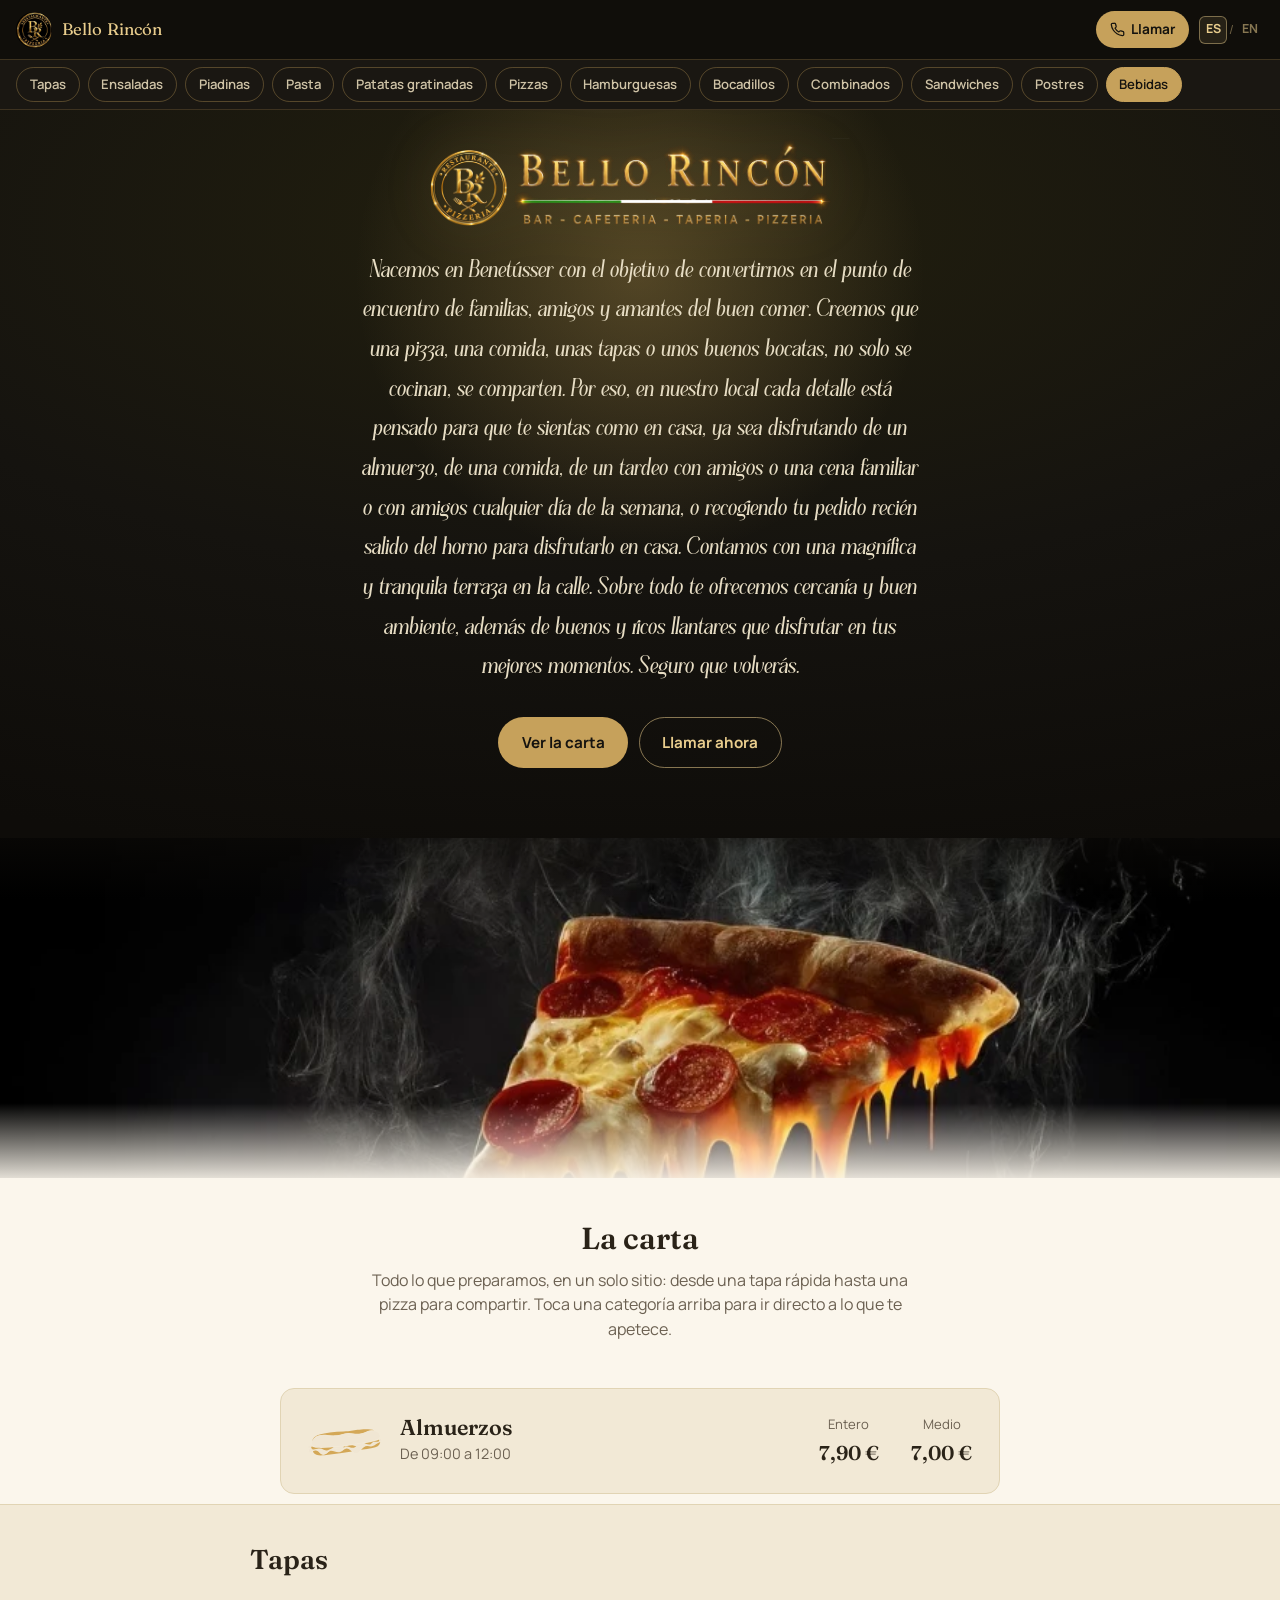
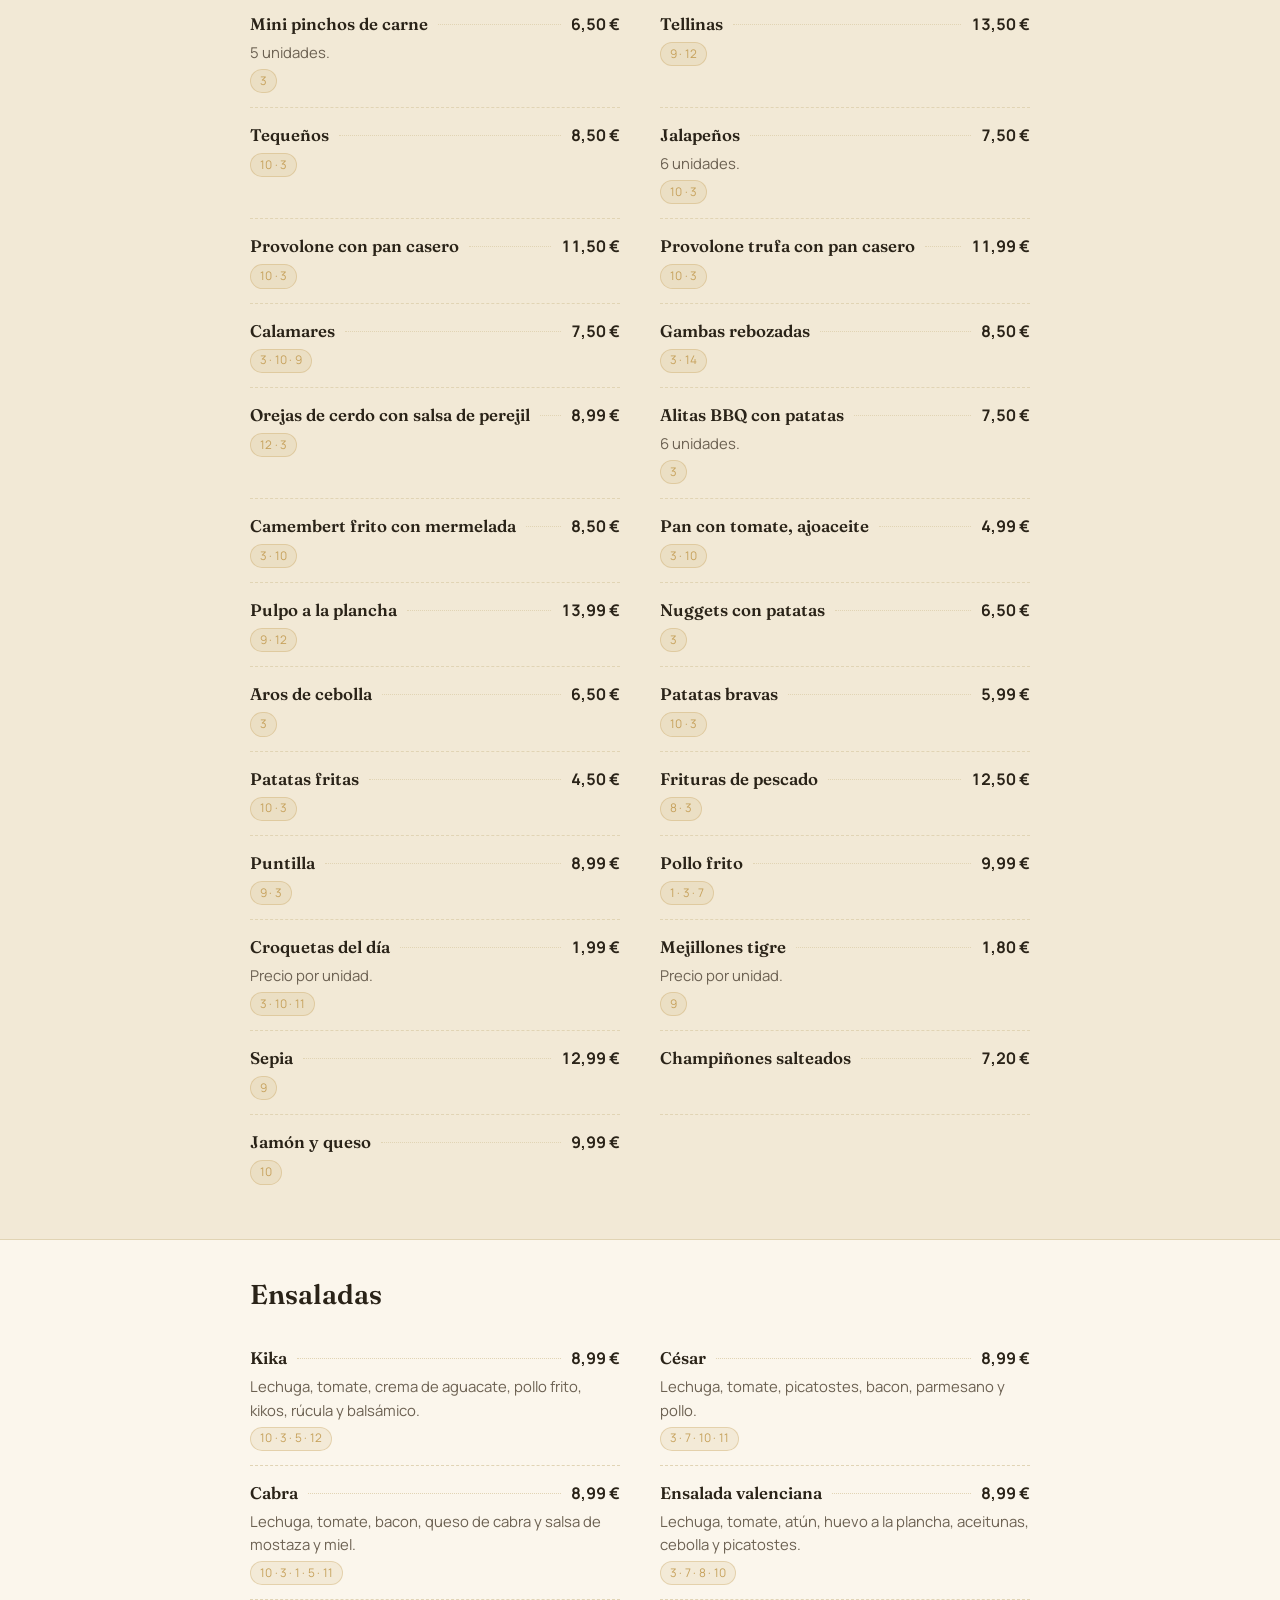
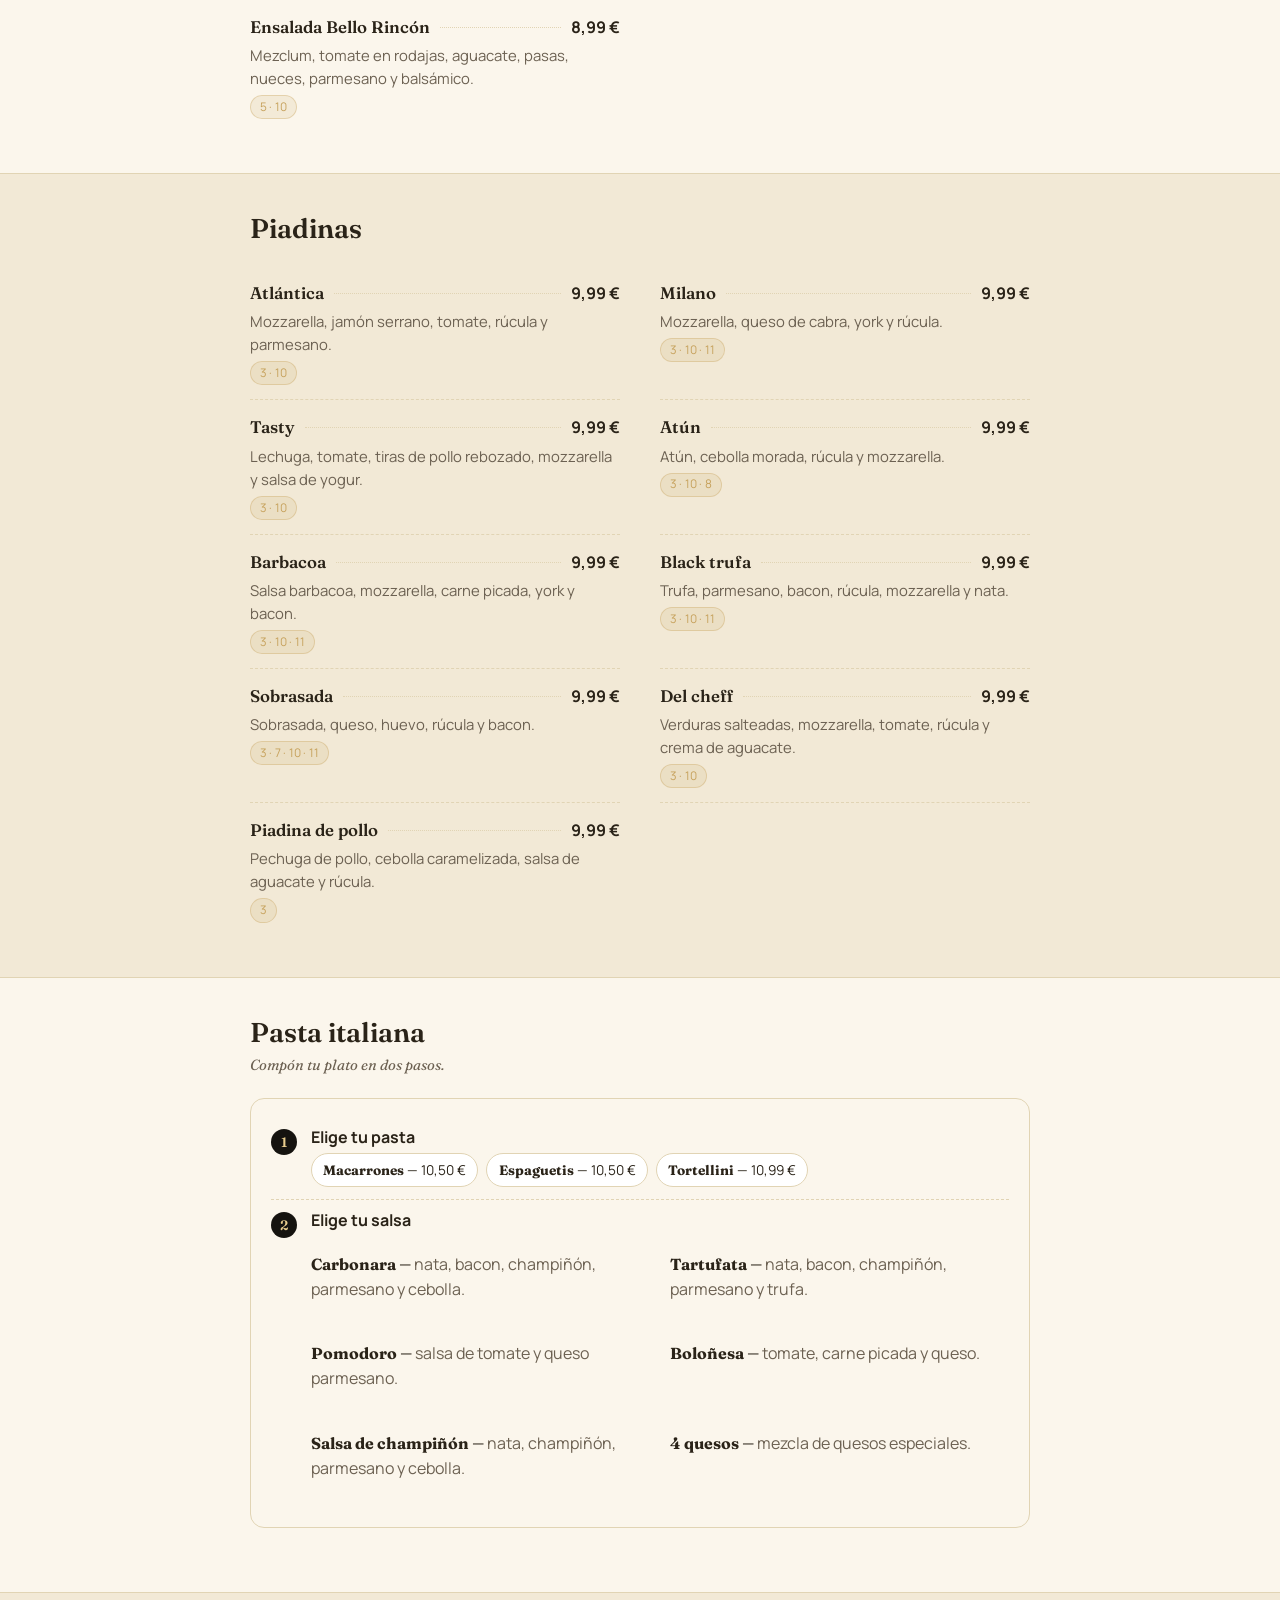
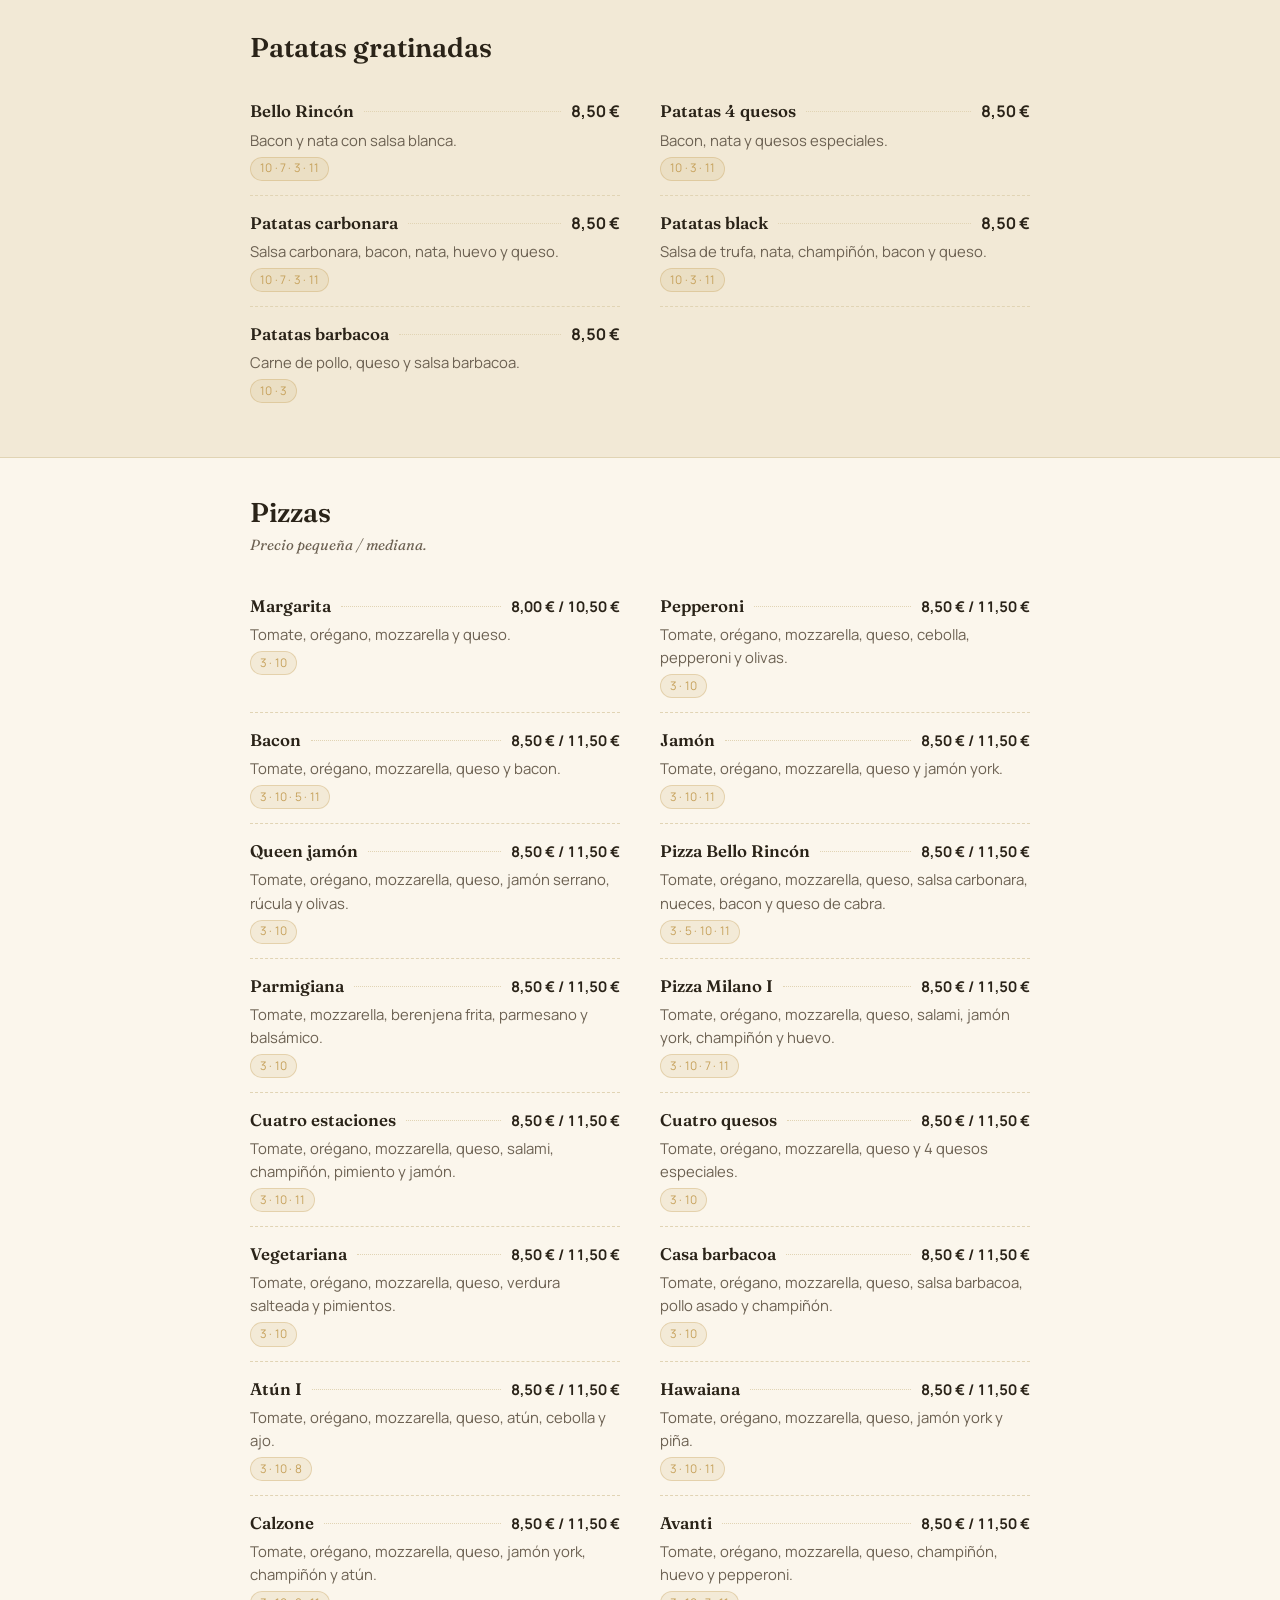
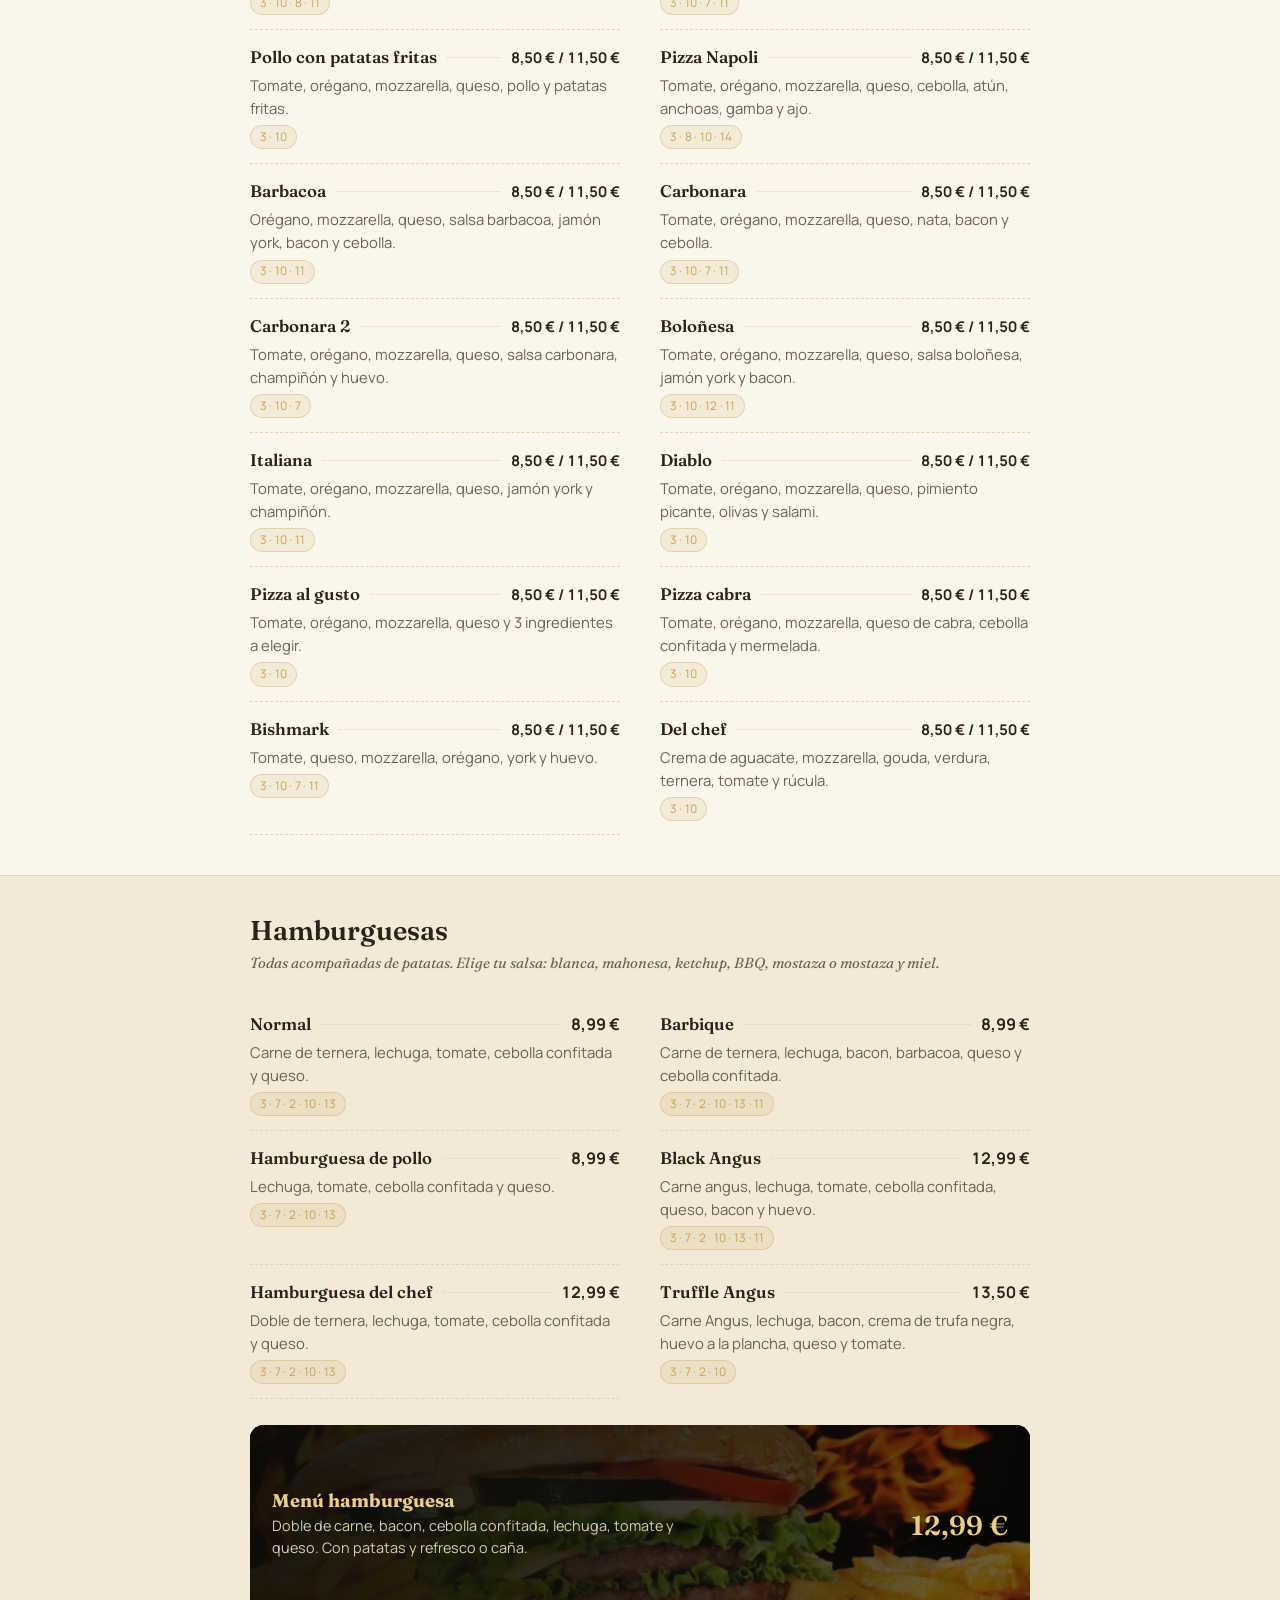
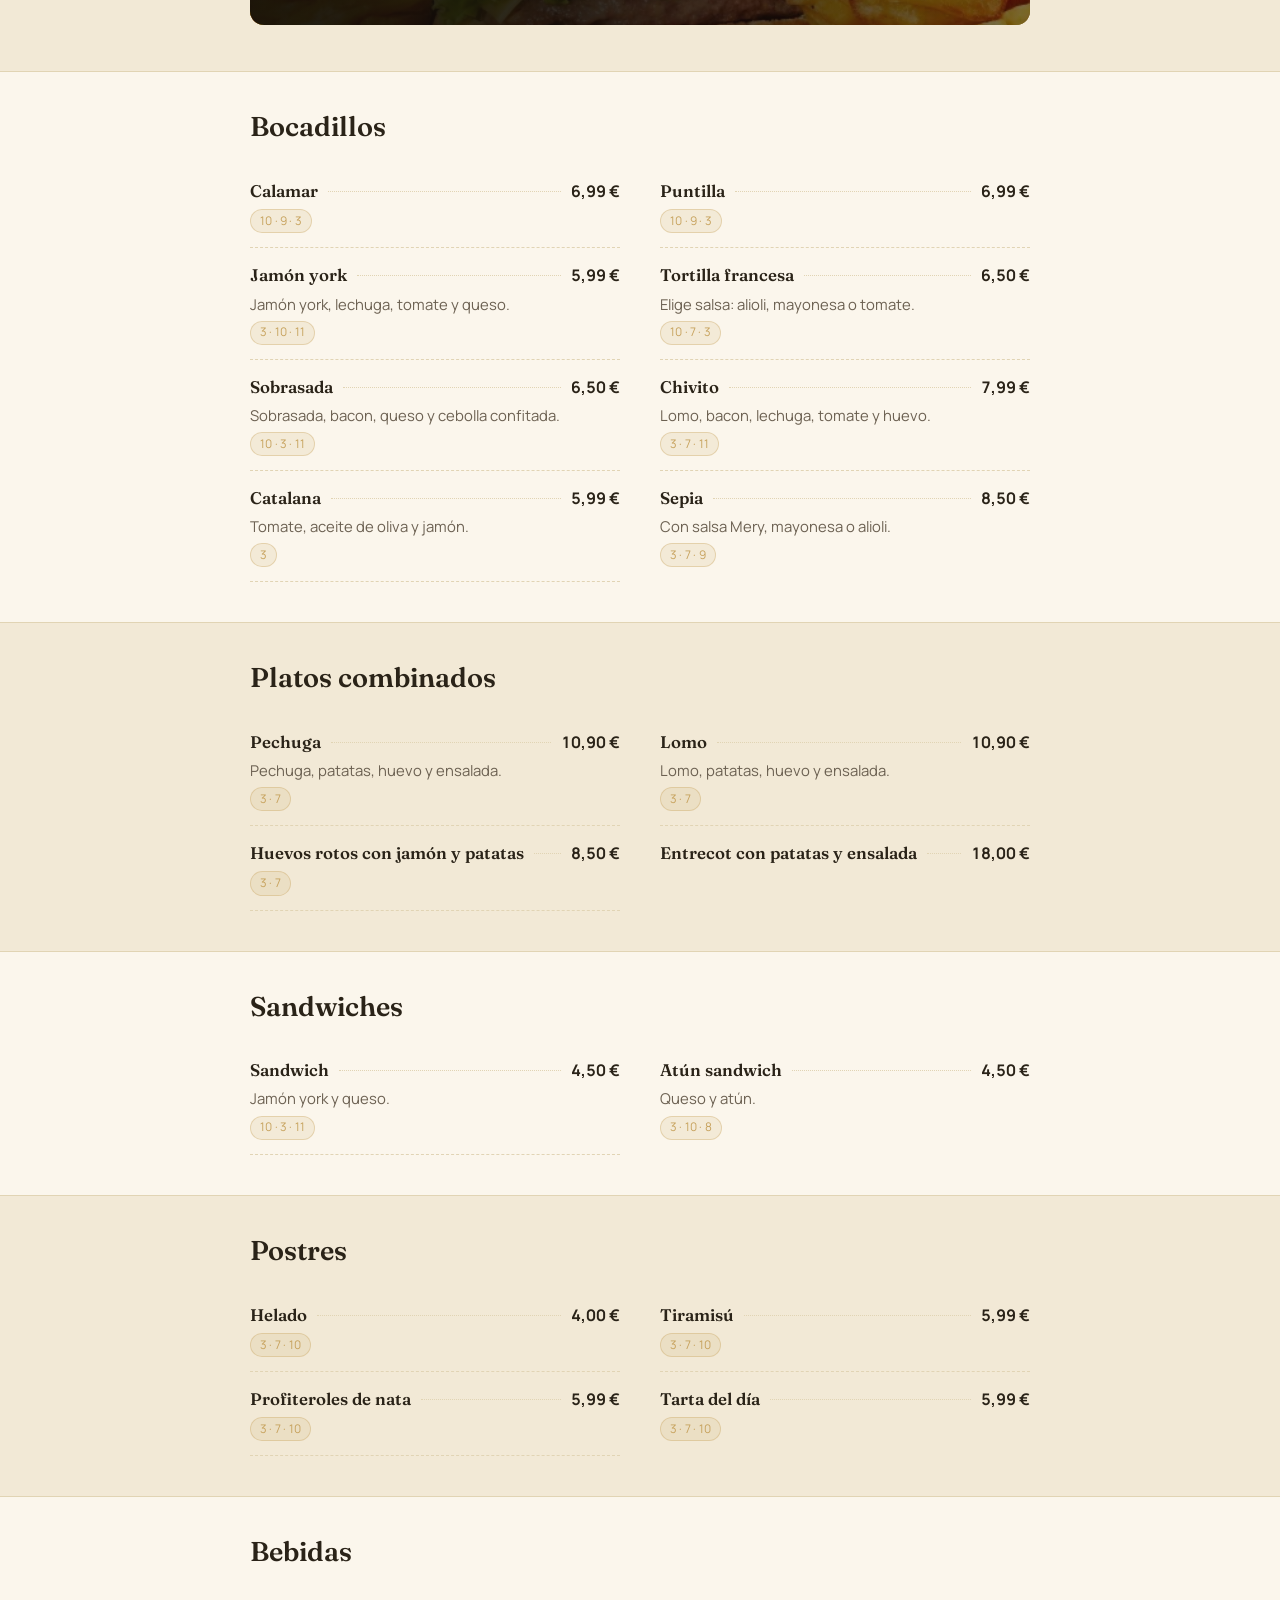
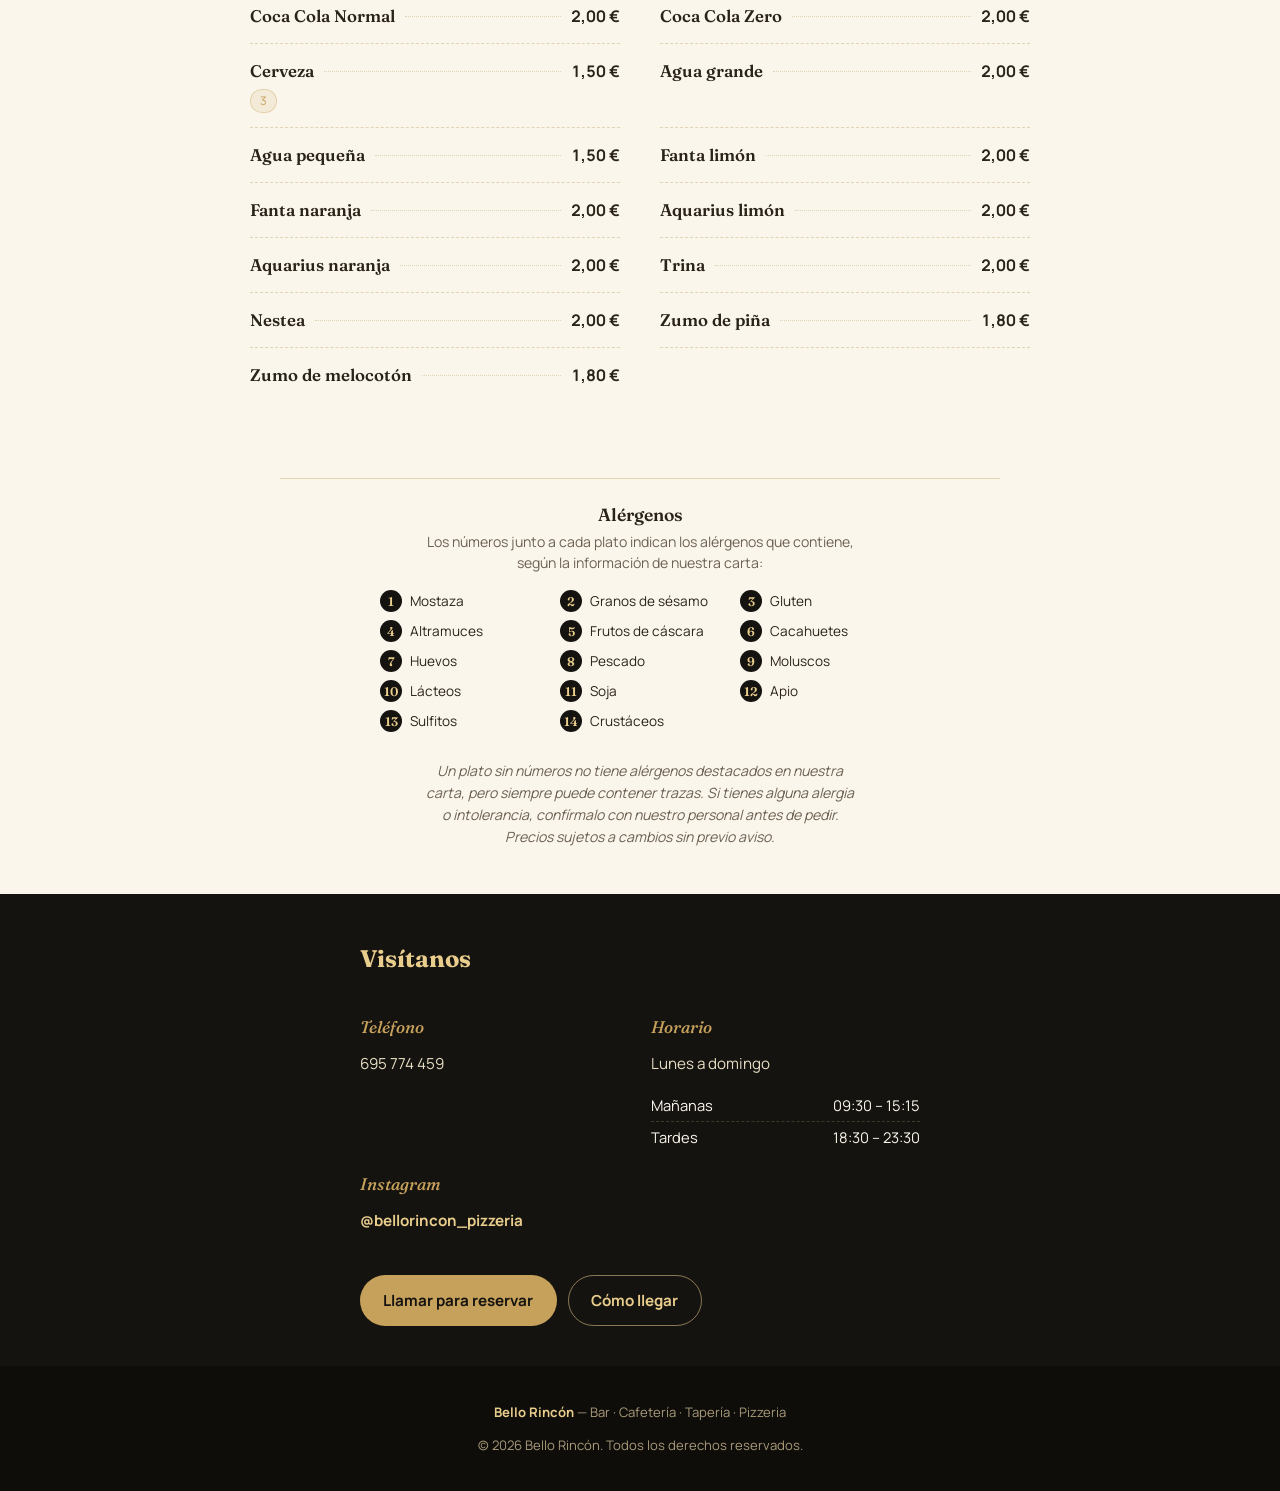
==== index.html @ bca8204b "Update index.html update texto bienvenida" ====
<!DOCTYPE html>
<html lang="es">
<head>
<meta charset="UTF-8">
<meta name="viewport" content="width=device-width, initial-scale=1, viewport-fit=cover">
<title>Bello Rincón — Bar, Cafetería, Tapería y Pizzeria</title>
<meta name="description" content="Bello Rincón: bar, cafetería, tapería y pizzeria. Pizzas al horno, pasta italiana, hamburguesas, tapas y mucho más. Consulta la carta completa y llama para reservar.">
<meta name="theme-color" content="#15130f">

<link rel="icon" href="img/favicon-32.png" sizes="32x32" type="image/png">
<link rel="apple-touch-icon" href="img/logo-mark-512.png">

<link rel="preconnect" href="https://fonts.googleapis.com">
<link rel="preconnect" href="https://fonts.gstatic.com" crossorigin>
<link href="https://fonts.googleapis.com/css2?family=Fraunces:ital,wght@0,500;0,600;1,500&family=Manrope:wght@400;500;600;700&display=swap" rel="stylesheet">

<link rel="stylesheet" href="css/style.css">
</head>
<body>

<a href="#carta" class="visually-hidden">Ir a la carta</a>

<header class="site-header">
  <div class="header-bar">

    <a href="#inicio" class="brand">
      <picture>
        <source srcset="img/logo-mark-192.webp" type="image/webp">
        <img src="img/logo-mark-512.png" alt="Bello Rincón" width="36" height="36">
      </picture>
      <span>Bello Rincón</span>
    </a>

    <div class="header-actions">

      <a class="call-btn" href="tel:+34695774459">
        <svg viewBox="0 0 24 24" fill="none" stroke="currentColor" stroke-width="2" stroke-linecap="round" stroke-linejoin="round" aria-hidden="true">
          <path d="M22 16.92v3a2 2 0 0 1-2.18 2 19.79 19.79 0 0 1-8.63-3.07 19.5 19.5 0 0 1-6-6 19.79 19.79 0 0 1-3.07-8.67A2 2 0 0 1 4.11 2h3a2 2 0 0 1 2 1.72c.127.96.361 1.903.7 2.81a2 2 0 0 1-.45 2.11L8.09 9.91a16 16 0 0 0 6 6l1.27-1.27a2 2 0 0 1 2.11-.45c.907.339 1.85.573 2.81.7A2 2 0 0 1 22 16.92z"/>
        </svg>
        <span class="call-label">Llamar</span>
      </a>

      <div class="language-switch" aria-label="Selector de idioma">
        <button type="button" class="lang-btn active" data-lang="es" aria-pressed="true">ES</button>
        <span class="lang-separator">/</span>
        <button type="button" class="lang-btn" data-lang="en" aria-pressed="false">EN</button>
      </div>

    </div>
  </div>

  <nav class="category-nav" aria-label="Categorías de la carta">
    <div class="category-track" id="categoryTrack">
      <a href="#tapas" class="cat-pill">Tapas</a>
      <a href="#ensaladas" class="cat-pill">Ensaladas</a>
      <a href="#piadinas" class="cat-pill">Piadinas</a>
      <a href="#pasta" class="cat-pill">Pasta</a>
      <a href="#patatas" class="cat-pill">Patatas gratinadas</a>
      <a href="#pizzas" class="cat-pill">Pizzas</a>
      <a href="#hamburguesas" class="cat-pill">Hamburguesas</a>
      <a href="#bocadillos" class="cat-pill">Bocadillos</a>
      <a href="#combinados" class="cat-pill">Combinados</a>
      <a href="#sandwiches" class="cat-pill">Sandwiches</a>
      <a href="#postres" class="cat-pill">Postres</a>
      <a href="#bebidas" class="cat-pill">Bebidas</a>
    </div>
  </nav>
</header>

<main>

  <section class="hero" id="inicio">
    <div class="hero-glow" aria-hidden="true"></div>
    <div class="hero-inner">
      <picture>
        <source srcset="img/logo-banner.webp" type="image/webp">
        <img class="hero-logo" src="img/logo-banner.png" alt="Bello Rincón — Bar, Cafetería, Tapería, Pizzeria" width="1800" height="377">
      </picture>
      <div>&nbsp</div>
      <p class="hero-tag">Nacemos en Benetússer para ser el punto de encuentro de familias, amigos y amantes del buen comer. Una pizza, unas tapas o un buen bocata no solo se cocinan, se comparten — por eso cuidamos cada detalle para que te sientas como en casa, en la mesa o en nuestra tranquila terraza en la calle. Cercanía, buen ambiente y buena comida en tus mejores momentos. Seguro que volverás.</p>
      <div class="hero-actions">
        <a href="#carta" class="btn btn-primary">Ver la carta</a>
        <a href="tel:+34695774459" class="btn btn-ghost">Llamar ahora</a>
      </div>
    </div>
  </section>

  <section class="showcase" aria-hidden="true">
    <picture>
      <source srcset="img/pizza-banner.webp" type="image/webp">
      <img src="img/pizza-banner.jpg" alt="" loading="lazy" width="885" height="587">
    </picture>
  </section>

  <section class="intro" id="carta">
    <div class="container">
      <h1>La carta</h1>
      <p>Todo lo que preparamos, en un solo sitio: desde una tapa rápida hasta una pizza para compartir. Toca una categoría arriba para ir directo a lo que te apetece.</p>
    </div>
  </section>

  <div class="menu">
    
    <!-- ALMUERZOS -->
    <section class="almuerzos">
      <div class="container">
        <div class="almuerzos-card">
    
          <div class="almuerzos-title">
            <span class="almuerzos-icon" aria-hidden="true">
              <img src="img/almuerzos-icon.svg" alt="" />
            </span>
            <div>
              <h2>Almuerzos</h2>
              <p class="almuerzos-time">De 09:00 a 12:00</p>
            </div>
          </div>
    
          <div class="almuerzos-prices">
            <div class="almuerzo-price">
              <span class="almuerzo-entero">Entero</span>
              <strong>7,90 €</strong>
            </div>
    
            <div class="almuerzo-price">
              <span class="almuerzo-medio">Medio</span>
              <strong>7,00 €</strong>
            </div>
          </div>
    
        </div>
      </div>
    </section>
    
    <!-- TAPAS -->
    <section class="menu-section" id="tapas">
      <div class="container">
        <div class="section-head"><h2>Tapas</h2></div>
        <ul class="dish-list">
          <li class="dish"><div class="dish-head"><span class="dish-name">Mini pinchos de carne</span><span class="leader"></span><span class="dish-price">6,50 €</span></div><p class="dish-desc">5 unidades.</p><span class="allergens" title="Alérgenos: Gluten">3</span></li>
          <li class="dish"><div class="dish-head"><span class="dish-name">Tellinas</span><span class="leader"></span><span class="dish-price">13,50 €</span></div><span class="allergens" title="Alérgenos: Moluscos, Apio">9 · 12</span></li>
          <li class="dish"><div class="dish-head"><span class="dish-name">Tequeños</span><span class="leader"></span><span class="dish-price">8,50 €</span></div><span class="allergens" title="Alérgenos: Lácteos, Gluten">10 · 3</span></li>
          <li class="dish"><div class="dish-head"><span class="dish-name">Jalapeños</span><span class="leader"></span><span class="dish-price">7,50 €</span></div><p class="dish-desc">6 unidades.</p><span class="allergens" title="Alérgenos: Lácteos, Gluten">10 · 3</span></li>
          <li class="dish"><div class="dish-head"><span class="dish-name">Provolone con pan casero</span><span class="leader"></span><span class="dish-price">11,50 €</span></div><span class="allergens" title="Alérgenos: Lácteos, Gluten">10 · 3</span></li>
          <li class="dish"><div class="dish-head"><span class="dish-name">Provolone trufa con pan casero</span><span class="leader"></span><span class="dish-price">11,99 €</span></div><span class="allergens" title="Alérgenos: Lácteos, Gluten">10 · 3</span></li>
          <li class="dish"><div class="dish-head"><span class="dish-name">Calamares</span><span class="leader"></span><span class="dish-price">7,50 €</span></div><span class="allergens" title="Alérgenos: Gluten, Lácteos, Moluscos">3 · 10 · 9</span></li>
          <li class="dish"><div class="dish-head"><span class="dish-name">Gambas rebozadas</span><span class="leader"></span><span class="dish-price">8,50 €</span></div><span class="allergens" title="Alérgenos: Gluten, Crustáceos">3 · 14</span></li>
          <li class="dish"><div class="dish-head"><span class="dish-name">Orejas de cerdo con salsa de perejil</span><span class="leader"></span><span class="dish-price">8,99 €</span></div><span class="allergens" title="Alérgenos: Apio, Gluten">12 · 3</span></li>
          <li class="dish"><div class="dish-head"><span class="dish-name">Alitas BBQ con patatas</span><span class="leader"></span><span class="dish-price">7,50 €</span></div><p class="dish-desc">6 unidades.</p><span class="allergens" title="Alérgenos: Gluten">3</span></li>
          <li class="dish"><div class="dish-head"><span class="dish-name">Camembert frito con mermelada</span><span class="leader"></span><span class="dish-price">8,50 €</span></div><span class="allergens" title="Alérgenos: Gluten, Lácteos">3 · 10</span></li>
          <li class="dish"><div class="dish-head"><span class="dish-name">Pan con tomate, ajoaceite</span><span class="leader"></span><span class="dish-price">4,99 €</span></div><span class="allergens" title="Alérgenos: Gluten, Lácteos">3 · 10</span></li>
          <li class="dish"><div class="dish-head"><span class="dish-name">Pulpo a la plancha</span><span class="leader"></span><span class="dish-price">13,99 €</span></div><span class="allergens" title="Alérgenos: Moluscos, Apio">9 · 12</span></li>
          <li class="dish"><div class="dish-head"><span class="dish-name">Nuggets con patatas</span><span class="leader"></span><span class="dish-price">6,50 €</span></div><span class="allergens" title="Alérgenos: Gluten">3</span></li>
          <li class="dish"><div class="dish-head"><span class="dish-name">Aros de cebolla</span><span class="leader"></span><span class="dish-price">6,50 €</span></div><span class="allergens" title="Alérgenos: Gluten">3</span></li>
          <li class="dish"><div class="dish-head"><span class="dish-name">Patatas bravas</span><span class="leader"></span><span class="dish-price">5,99 €</span></div><span class="allergens" title="Alérgenos: Lácteos, Gluten">10 · 3</span></li>
          <li class="dish"><div class="dish-head"><span class="dish-name">Patatas fritas</span><span class="leader"></span><span class="dish-price">4,50 €</span></div><span class="allergens" title="Alérgenos: Lácteos, Gluten">10 · 3</span></li>
          <li class="dish"><div class="dish-head"><span class="dish-name">Frituras de pescado</span><span class="leader"></span><span class="dish-price">12,50 €</span></div><span class="allergens" title="Alérgenos: Pescado, Gluten">8 · 3</span></li>
          <li class="dish"><div class="dish-head"><span class="dish-name">Puntilla</span><span class="leader"></span><span class="dish-price">8,99 €</span></div><span class="allergens" title="Alérgenos: Moluscos, Gluten">9 · 3</span></li>
          <li class="dish"><div class="dish-head"><span class="dish-name">Pollo frito</span><span class="leader"></span><span class="dish-price">9,99 €</span></div><span class="allergens" title="Alérgenos: Mostaza, Gluten, Huevo">1 · 3 · 7</span></li>
          <li class="dish"><div class="dish-head"><span class="dish-name">Croquetas del día</span><span class="leader"></span><span class="dish-price">1,99 €</span></div><p class="dish-desc">Precio por unidad.</p><span class="allergens" title="Alérgenos: Gluten, Lácteos, Soja">3 · 10 · 11</span></li>
          <li class="dish"><div class="dish-head"><span class="dish-name">Mejillones tigre</span><span class="leader"></span><span class="dish-price">1,80 €</span></div><p class="dish-desc">Precio por unidad.</p><span class="allergens" title="Alérgenos: Moluscos">9</span></li>
          <li class="dish"><div class="dish-head"><span class="dish-name">Sepia</span><span class="leader"></span><span class="dish-price">12,99 €</span></div><span class="allergens" title="Alérgenos: Moluscos">9</span></li>
          <li class="dish"><div class="dish-head"><span class="dish-name">Champiñones salteados</span><span class="leader"></span><span class="dish-price">7,20 €</span></div></li>
          <li class="dish"><div class="dish-head"><span class="dish-name">Jamón y queso</span><span class="leader"></span><span class="dish-price">9,99 €</span></div><span class="allergens" title="Alérgenos: Lácteos">10</span></li>
        </ul>
      </div>
    </section>

    <!-- ENSALADAS -->
    <section class="menu-section" id="ensaladas">
      <div class="container">
        <div class="section-head"><h2>Ensaladas</h2></div>
        <ul class="dish-list">
          <li class="dish"><div class="dish-head"><span class="dish-name">Kika</span><span class="leader"></span><span class="dish-price">8,99 €</span></div><p class="dish-desc">Lechuga, tomate, crema de aguacate, pollo frito, kikos, rúcula y balsámico.</p><span class="allergens" title="Alérgenos: Lácteos, Gluten, Frutos de cáscara, Apio">10 · 3 · 5 · 12</span></li>
          <li class="dish"><div class="dish-head"><span class="dish-name">César</span><span class="leader"></span><span class="dish-price">8,99 €</span></div><p class="dish-desc">Lechuga, tomate, picatostes, bacon, parmesano y pollo.</p><span class="allergens" title="Alérgenos: Gluten, Huevo, Lácteos, Soja">3 · 7 · 10 · 11</span></li>
          <li class="dish"><div class="dish-head"><span class="dish-name">Cabra</span><span class="leader"></span><span class="dish-price">8,99 €</span></div><p class="dish-desc">Lechuga, tomate, bacon, queso de cabra y salsa de mostaza y miel.</p><span class="allergens" title="Alérgenos: Lácteos, Gluten, Mostaza, Frutos de cáscara, Soja">10 · 3 · 1 · 5 · 11</span></li>
          <li class="dish"><div class="dish-head"><span class="dish-name">Ensalada valenciana</span><span class="leader"></span><span class="dish-price">8,99 €</span></div><p class="dish-desc">Lechuga, tomate, atún, huevo a la plancha, aceitunas, cebolla y picatostes.</p><span class="allergens" title="Alérgenos: Gluten, Huevo, Pescado, Lácteos">3 · 7 · 8 · 10</span></li>
          <li class="dish"><div class="dish-head"><span class="dish-name">Ensalada Bello Rincón</span><span class="leader"></span><span class="dish-price">8,99 €</span></div><p class="dish-desc">Mezclum, tomate en rodajas, aguacate, pasas, nueces, parmesano y balsámico.</p><span class="allergens" title="Alérgenos: Frutos de cáscara, Lácteos">5 · 10</span></li>
        </ul>
      </div>
    </section>

    <!-- PIADINAS -->
    <section class="menu-section" id="piadinas">
      <div class="container">
        <div class="section-head"><h2>Piadinas</h2></div>
        <ul class="dish-list">
          <li class="dish"><div class="dish-head"><span class="dish-name">Atlántica</span><span class="leader"></span><span class="dish-price">9,99 €</span></div><p class="dish-desc">Mozzarella, jamón serrano, tomate, rúcula y parmesano.</p><span class="allergens" title="Alérgenos: Gluten, Lácteos">3 · 10</span></li>
          <li class="dish"><div class="dish-head"><span class="dish-name">Milano</span><span class="leader"></span><span class="dish-price">9,99 €</span></div><p class="dish-desc">Mozzarella, queso de cabra, york y rúcula.</p><span class="allergens" title="Alérgenos: Gluten, Lácteos, Soja">3 · 10 · 11</span></li>
          <li class="dish"><div class="dish-head"><span class="dish-name">Tasty</span><span class="leader"></span><span class="dish-price">9,99 €</span></div><p class="dish-desc">Lechuga, tomate, tiras de pollo rebozado, mozzarella y salsa de yogur.</p><span class="allergens" title="Alérgenos: Gluten, Lácteos">3 · 10</span></li>
          <li class="dish"><div class="dish-head"><span class="dish-name">Atún</span><span class="leader"></span><span class="dish-price">9,99 €</span></div><p class="dish-desc">Atún, cebolla morada, rúcula y mozzarella.</p><span class="allergens" title="Alérgenos: Gluten, Lácteos, Pescado">3 · 10 · 8</span></li>
          <li class="dish"><div class="dish-head"><span class="dish-name">Barbacoa</span><span class="leader"></span><span class="dish-price">9,99 €</span></div><p class="dish-desc">Salsa barbacoa, mozzarella, carne picada, york y bacon.</p><span class="allergens" title="Alérgenos: Gluten, Lácteos, Soja">3 · 10 · 11</span></li>
          <li class="dish"><div class="dish-head"><span class="dish-name">Black trufa</span><span class="leader"></span><span class="dish-price">9,99 €</span></div><p class="dish-desc">Trufa, parmesano, bacon, rúcula, mozzarella y nata.</p><span class="allergens" title="Alérgenos: Gluten, Lácteos, Soja">3 · 10 · 11</span></li>
          <li class="dish"><div class="dish-head"><span class="dish-name">Sobrasada</span><span class="leader"></span><span class="dish-price">9,99 €</span></div><p class="dish-desc">Sobrasada, queso, huevo, rúcula y bacon.</p><span class="allergens" title="Alérgenos: Gluten, Huevo, Lácteos, Soja">3 · 7 · 10 · 11</span></li>
          <li class="dish"><div class="dish-head"><span class="dish-name">Del cheff</span><span class="leader"></span><span class="dish-price">9,99 €</span></div><p class="dish-desc">Verduras salteadas, mozzarella, tomate, rúcula y crema de aguacate.</p><span class="allergens" title="Alérgenos: Gluten, Lácteos">3 · 10</span></li>
          <li class="dish"><div class="dish-head"><span class="dish-name">Piadina de pollo</span><span class="leader"></span><span class="dish-price">9,99 €</span></div><p class="dish-desc">Pechuga de pollo, cebolla caramelizada, salsa de aguacate y rúcula.</p><span class="allergens" title="Alérgenos: Gluten">3</span></li>
        </ul>
      </div>
    </section>

    <!-- PASTA -->
    <section class="menu-section" id="pasta">
      <div class="container">
        <div class="section-head">
          <h2>Pasta italiana</h2>
          <span class="section-note">Compón tu plato en dos pasos.</span>
        </div>

        <div class="builder">
          <div class="builder-step">
            <span class="step-num">1</span>
            <div>
              <h3>Elige tu pasta</h3>
              <div class="chip-row">
                <span class="chip"><b>Macarrones</b> — 10,50 €</span>
                <span class="chip"><b>Espaguetis</b> — 10,50 €</span>
                <span class="chip"><b>Tortellini</b> — 10,99 €</span>
              </div>
            </div>
          </div>
          <div class="builder-step">
            <span class="step-num">2</span>
            <div>
              <h3>Elige tu salsa</h3>
              <div class="sauce-list">
                <p class="sauce-item"><b>Carbonara</b> — <span>nata, bacon, champiñón, parmesano y cebolla.</span></p>
                <p class="sauce-item"><b>Tartufata</b> — <span>nata, bacon, champiñón, parmesano y trufa.</span></p>
                <p class="sauce-item"><b>Pomodoro</b> — <span>salsa de tomate y queso parmesano.</span></p>
                <p class="sauce-item"><b>Boloñesa</b> — <span>tomate, carne picada y queso.</span></p>
                <p class="sauce-item"><b>Salsa de champiñón</b> — <span>nata, champiñón, parmesano y cebolla.</span></p>
                <p class="sauce-item"><b>4 quesos</b> — <span>mezcla de quesos especiales.</span></p>
              </div>
            </div>
          </div>
        </div>
      </div>
    </section>

    <!-- PATATAS GRATINADAS -->
    <section class="menu-section" id="patatas">
      <div class="container">
        <div class="section-head"><h2>Patatas gratinadas</h2></div>
        <ul class="dish-list">
          <li class="dish"><div class="dish-head"><span class="dish-name">Bello Rincón</span><span class="leader"></span><span class="dish-price">8,50 €</span></div><p class="dish-desc">Bacon y nata con salsa blanca.</p><span class="allergens" title="Alérgenos: Lácteos, Huevo, Gluten, Soja">10 · 7 · 3 · 11</span></li>
          <li class="dish"><div class="dish-head"><span class="dish-name">Patatas 4 quesos</span><span class="leader"></span><span class="dish-price">8,50 €</span></div><p class="dish-desc">Bacon, nata y quesos especiales.</p><span class="allergens" title="Alérgenos: Lácteos, Gluten, Soja">10 · 3 · 11</span></li>
          <li class="dish"><div class="dish-head"><span class="dish-name">Patatas carbonara</span><span class="leader"></span><span class="dish-price">8,50 €</span></div><p class="dish-desc">Salsa carbonara, bacon, nata, huevo y queso.</p><span class="allergens" title="Alérgenos: Lácteos, Huevo, Gluten, Soja">10 · 7 · 3 · 11</span></li>
          <li class="dish"><div class="dish-head"><span class="dish-name">Patatas black</span><span class="leader"></span><span class="dish-price">8,50 €</span></div><p class="dish-desc">Salsa de trufa, nata, champiñón, bacon y queso.</p><span class="allergens" title="Alérgenos: Lácteos, Gluten, Soja">10 · 3 · 11</span></li>
          <li class="dish"><div class="dish-head"><span class="dish-name">Patatas barbacoa</span><span class="leader"></span><span class="dish-price">8,50 €</span></div><p class="dish-desc">Carne de pollo, queso y salsa barbacoa.</p><span class="allergens" title="Alérgenos: Lácteos, Gluten">10 · 3</span></li>
        </ul>
      </div>
    </section>

    <!-- PIZZAS -->
    <section class="menu-section" id="pizzas">
      <div class="container">
        <div class="section-head">
          <h2>Pizzas</h2>
          <span class="section-note">Precio pequeña / mediana.</span>
        </div>
        <ul class="dish-list">
          <li class="dish"><div class="dish-head"><span class="dish-name">Margarita</span><span class="leader"></span><span class="dish-price dual">8,00 € / 10,50 €</span></div><p class="dish-desc">Tomate, orégano, mozzarella y queso.</p><span class="allergens" title="Alérgenos: Gluten, Lácteos">3 · 10</span></li>
          <li class="dish"><div class="dish-head"><span class="dish-name">Pepperoni</span><span class="leader"></span><span class="dish-price dual">8,50 € / 11,50 €</span></div><p class="dish-desc">Tomate, orégano, mozzarella, queso, cebolla, pepperoni y olivas.</p><span class="allergens" title="Alérgenos: Gluten, Lácteos">3 · 10</span></li>
          <li class="dish"><div class="dish-head"><span class="dish-name">Bacon</span><span class="leader"></span><span class="dish-price dual">8,50 € / 11,50 €</span></div><p class="dish-desc">Tomate, orégano, mozzarella, queso y bacon.</p><span class="allergens" title="Alérgenos: Gluten, Lácteos, Frutos de cáscara, Soja">3 · 10 · 5 · 11</span></li>
          <li class="dish"><div class="dish-head"><span class="dish-name">Jamón</span><span class="leader"></span><span class="dish-price dual">8,50 € / 11,50 €</span></div><p class="dish-desc">Tomate, orégano, mozzarella, queso y jamón york.</p><span class="allergens" title="Alérgenos: Gluten, Lácteos, Soja">3 · 10 · 11</span></li>
          <li class="dish"><div class="dish-head"><span class="dish-name">Queen jamón</span><span class="leader"></span><span class="dish-price dual">8,50 € / 11,50 €</span></div><p class="dish-desc">Tomate, orégano, mozzarella, queso, jamón serrano, rúcula y olivas.</p><span class="allergens" title="Alérgenos: Gluten, Lácteos">3 · 10</span></li>
          <li class="dish"><div class="dish-head"><span class="dish-name">Pizza Bello Rincón</span><span class="leader"></span><span class="dish-price dual">8,50 € / 11,50 €</span></div><p class="dish-desc">Tomate, orégano, mozzarella, queso, salsa carbonara, nueces, bacon y queso de cabra.</p><span class="allergens" title="Alérgenos: Gluten, Frutos de cáscara, Lácteos, Soja">3 · 5 · 10 · 11</span></li>
          <li class="dish"><div class="dish-head"><span class="dish-name">Parmigiana</span><span class="leader"></span><span class="dish-price dual">8,50 € / 11,50 €</span></div><p class="dish-desc">Tomate, mozzarella, berenjena frita, parmesano y balsámico.</p><span class="allergens" title="Alérgenos: Gluten, Lácteos">3 · 10</span></li>
          <li class="dish"><div class="dish-head"><span class="dish-name">Pizza Milano I</span><span class="leader"></span><span class="dish-price dual">8,50 € / 11,50 €</span></div><p class="dish-desc">Tomate, orégano, mozzarella, queso, salami, jamón york, champiñón y huevo.</p><span class="allergens" title="Alérgenos: Gluten, Lácteos, Huevo, Soja">3 · 10 · 7 · 11</span></li>
          <li class="dish"><div class="dish-head"><span class="dish-name">Cuatro estaciones</span><span class="leader"></span><span class="dish-price dual">8,50 € / 11,50 €</span></div><p class="dish-desc">Tomate, orégano, mozzarella, queso, salami, champiñón, pimiento y jamón.</p><span class="allergens" title="Alérgenos: Gluten, Lácteos, Soja">3 · 10 · 11</span></li>
          <li class="dish"><div class="dish-head"><span class="dish-name">Cuatro quesos</span><span class="leader"></span><span class="dish-price dual">8,50 € / 11,50 €</span></div><p class="dish-desc">Tomate, orégano, mozzarella, queso y 4 quesos especiales.</p><span class="allergens" title="Alérgenos: Gluten, Lácteos">3 · 10</span></li>
          <li class="dish"><div class="dish-head"><span class="dish-name">Vegetariana</span><span class="leader"></span><span class="dish-price dual">8,50 € / 11,50 €</span></div><p class="dish-desc">Tomate, orégano, mozzarella, queso, verdura salteada y pimientos.</p><span class="allergens" title="Alérgenos: Gluten, Lácteos">3 · 10</span></li>
          <li class="dish"><div class="dish-head"><span class="dish-name">Casa barbacoa</span><span class="leader"></span><span class="dish-price dual">8,50 € / 11,50 €</span></div><p class="dish-desc">Tomate, orégano, mozzarella, queso, salsa barbacoa, pollo asado y champiñón.</p><span class="allergens" title="Alérgenos: Gluten, Lácteos">3 · 10</span></li>
          <li class="dish"><div class="dish-head"><span class="dish-name">Atún I</span><span class="leader"></span><span class="dish-price dual">8,50 € / 11,50 €</span></div><p class="dish-desc">Tomate, orégano, mozzarella, queso, atún, cebolla y ajo.</p><span class="allergens" title="Alérgenos: Gluten, Lácteos, Pescado">3 · 10 · 8</span></li>
          <li class="dish"><div class="dish-head"><span class="dish-name">Hawaiana</span><span class="leader"></span><span class="dish-price dual">8,50 € / 11,50 €</span></div><p class="dish-desc">Tomate, orégano, mozzarella, queso, jamón york y piña.</p><span class="allergens" title="Alérgenos: Gluten, Lácteos, Soja">3 · 10 · 11</span></li>
          <li class="dish"><div class="dish-head"><span class="dish-name">Calzone</span><span class="leader"></span><span class="dish-price dual">8,50 € / 11,50 €</span></div><p class="dish-desc">Tomate, orégano, mozzarella, queso, jamón york, champiñón y atún.</p><span class="allergens" title="Alérgenos: Gluten, Lácteos, Pescado, Soja">3 · 10 · 8 · 11</span></li>
          <li class="dish"><div class="dish-head"><span class="dish-name">Avanti</span><span class="leader"></span><span class="dish-price dual">8,50 € / 11,50 €</span></div><p class="dish-desc">Tomate, orégano, mozzarella, queso, champiñón, huevo y pepperoni.</p><span class="allergens" title="Alérgenos: Gluten, Lácteos, Huevo, Soja">3 · 10 · 7 · 11</span></li>
          <li class="dish"><div class="dish-head"><span class="dish-name">Pollo con patatas fritas</span><span class="leader"></span><span class="dish-price dual">8,50 € / 11,50 €</span></div><p class="dish-desc">Tomate, orégano, mozzarella, queso, pollo y patatas fritas.</p><span class="allergens" title="Alérgenos: Gluten, Lácteos">3 · 10</span></li>
          <li class="dish"><div class="dish-head"><span class="dish-name">Pizza Napoli</span><span class="leader"></span><span class="dish-price dual">8,50 € / 11,50 €</span></div><p class="dish-desc">Tomate, orégano, mozzarella, queso, cebolla, atún, anchoas, gamba y ajo.</p><span class="allergens" title="Alérgenos: Gluten, Pescado, Lácteos, Crustáceos">3 · 8 · 10 · 14</span></li>
          <li class="dish"><div class="dish-head"><span class="dish-name">Barbacoa</span><span class="leader"></span><span class="dish-price dual">8,50 € / 11,50 €</span></div><p class="dish-desc">Orégano, mozzarella, queso, salsa barbacoa, jamón york, bacon y cebolla.</p><span class="allergens" title="Alérgenos: Gluten, Lácteos, Soja">3 · 10 · 11</span></li>
          <li class="dish"><div class="dish-head"><span class="dish-name">Carbonara</span><span class="leader"></span><span class="dish-price dual">8,50 € / 11,50 €</span></div><p class="dish-desc">Tomate, orégano, mozzarella, queso, nata, bacon y cebolla.</p><span class="allergens" title="Alérgenos: Gluten, Lácteos, Huevo, Soja">3 · 10 · 7 · 11</span></li>
          <li class="dish"><div class="dish-head"><span class="dish-name">Carbonara 2</span><span class="leader"></span><span class="dish-price dual">8,50 € / 11,50 €</span></div><p class="dish-desc">Tomate, orégano, mozzarella, queso, salsa carbonara, champiñón y huevo.</p><span class="allergens" title="Alérgenos: Gluten, Lácteos, Huevo">3 · 10 · 7</span></li>
          <li class="dish"><div class="dish-head"><span class="dish-name">Boloñesa</span><span class="leader"></span><span class="dish-price dual">8,50 € / 11,50 €</span></div><p class="dish-desc">Tomate, orégano, mozzarella, queso, salsa boloñesa, jamón york y bacon.</p><span class="allergens" title="Alérgenos: Gluten, Lácteos, Apio, Soja">3 · 10 · 12 · 11</span></li>
          <li class="dish"><div class="dish-head"><span class="dish-name">Italiana</span><span class="leader"></span><span class="dish-price dual">8,50 € / 11,50 €</span></div><p class="dish-desc">Tomate, orégano, mozzarella, queso, jamón york y champiñón.</p><span class="allergens" title="Alérgenos: Gluten, Lácteos, Soja">3 · 10 · 11</span></li>
          <li class="dish"><div class="dish-head"><span class="dish-name">Diablo</span><span class="leader"></span><span class="dish-price dual">8,50 € / 11,50 €</span></div><p class="dish-desc">Tomate, orégano, mozzarella, queso, pimiento picante, olivas y salami.</p><span class="allergens" title="Alérgenos: Gluten, Lácteos">3 · 10</span></li>
          <li class="dish"><div class="dish-head"><span class="dish-name">Pizza al gusto</span><span class="leader"></span><span class="dish-price dual">8,50 € / 11,50 €</span></div><p class="dish-desc">Tomate, orégano, mozzarella, queso y 3 ingredientes a elegir.</p><span class="allergens" title="Alérgenos: Gluten, Lácteos">3 · 10</span></li>
          <li class="dish"><div class="dish-head"><span class="dish-name">Pizza cabra</span><span class="leader"></span><span class="dish-price dual">8,50 € / 11,50 €</span></div><p class="dish-desc">Tomate, orégano, mozzarella, queso de cabra, cebolla confitada y mermelada.</p><span class="allergens" title="Alérgenos: Gluten, Lácteos">3 · 10</span></li>
          <li class="dish"><div class="dish-head"><span class="dish-name">Bishmark</span><span class="leader"></span><span class="dish-price dual">8,50 € / 11,50 €</span></div><p class="dish-desc">Tomate, queso, mozzarella, orégano, york y huevo.</p><span class="allergens" title="Alérgenos: Gluten, Lácteos, Huevo, Soja">3 · 10 · 7 · 11</span></li>
          <li class="dish"><div class="dish-head"><span class="dish-name">Del chef</span><span class="leader"></span><span class="dish-price dual">8,50 € / 11,50 €</span></div><p class="dish-desc">Crema de aguacate, mozzarella, gouda, verdura, ternera, tomate y rúcula.</p><span class="allergens" title="Alérgenos: Gluten, Lácteos">3 · 10</span></li>
        </ul>
      </div>
    </section>

    <!-- HAMBURGUESAS -->
    <section class="menu-section" id="hamburguesas">
      <div class="container">
        <div class="section-head">
          <h2>Hamburguesas</h2>
          <span class="section-note">Todas acompañadas de patatas. Elige tu salsa: blanca, mahonesa, ketchup, BBQ, mostaza o mostaza y miel.</span>
        </div>
        <ul class="dish-list">
          <li class="dish"><div class="dish-head"><span class="dish-name">Normal</span><span class="leader"></span><span class="dish-price">8,99 €</span></div><p class="dish-desc">Carne de ternera, lechuga, tomate, cebolla confitada y queso.</p><span class="allergens" title="Alérgenos: Gluten, Huevo, Sésamo, Lácteos, Sulfitos">3 · 7 · 2 · 10 · 13</span></li>
          <li class="dish"><div class="dish-head"><span class="dish-name">Barbique</span><span class="leader"></span><span class="dish-price">8,99 €</span></div><p class="dish-desc">Carne de ternera, lechuga, bacon, barbacoa, queso y cebolla confitada.</p><span class="allergens" title="Alérgenos: Gluten, Huevo, Sésamo, Lácteos, Sulfitos, Soja">3 · 7 · 2 · 10 · 13 · 11</span></li>
          <li class="dish"><div class="dish-head"><span class="dish-name">Hamburguesa de pollo</span><span class="leader"></span><span class="dish-price">8,99 €</span></div><p class="dish-desc">Lechuga, tomate, cebolla confitada y queso.</p><span class="allergens" title="Alérgenos: Gluten, Huevo, Sésamo, Lácteos, Sulfitos">3 · 7 · 2 · 10 · 13</span></li>
          <li class="dish"><div class="dish-head"><span class="dish-name">Black Angus</span><span class="leader"></span><span class="dish-price">12,99 €</span></div><p class="dish-desc">Carne angus, lechuga, tomate, cebolla confitada, queso, bacon y huevo.</p><span class="allergens" title="Alérgenos: Gluten, Huevo, Sésamo, Lácteos, Sulfitos, Soja">3 · 7 · 2 · 10 · 13 · 11</span></li>
          <li class="dish"><div class="dish-head"><span class="dish-name">Hamburguesa del chef</span><span class="leader"></span><span class="dish-price">12,99 €</span></div><p class="dish-desc">Doble de ternera, lechuga, tomate, cebolla confitada y queso.</p><span class="allergens" title="Alérgenos: Gluten, Huevo, Sésamo, Lácteos, Sulfitos">3 · 7 · 2 · 10 · 13</span></li>
          <li class="dish"><div class="dish-head"><span class="dish-name">Truffle Angus</span><span class="leader"></span><span class="dish-price">13,50 €</span></div><p class="dish-desc">Carne Angus, lechuga, bacon, crema de trufa negra, huevo a la plancha, queso y tomate.</p><span class="allergens" title="Alérgenos: Gluten, Huevo, Sésamo, Lácteos">3 · 7 · 2 · 10</span></li>
        </ul>

        <div class="combo-banner">
          <picture class="combo-photo">
            <source srcset="img/burger-banner.webp" type="image/webp">
            <img src="img/burger-banner.jpg" alt="" loading="lazy" width="615" height="370">
          </picture>
          <div class="combo-text">
            <h3>Menú hamburguesa</h3>
            <p>Doble de carne, bacon, cebolla confitada, lechuga, tomate y queso. Con patatas y refresco o caña.</p>
          </div>
          <div class="combo-price">12,99 €</div>
        </div>
      </div>
    </section>

    <!-- BOCADILLOS -->
    <section class="menu-section" id="bocadillos">
      <div class="container">
        <div class="section-head"><h2>Bocadillos</h2></div>
        <ul class="dish-list">
          <li class="dish"><div class="dish-head"><span class="dish-name">Calamar</span><span class="leader"></span><span class="dish-price">6,99 €</span></div><span class="allergens" title="Alérgenos: Lácteos, Moluscos, Gluten">10 · 9 · 3</span></li>
          <li class="dish"><div class="dish-head"><span class="dish-name">Puntilla</span><span class="leader"></span><span class="dish-price">6,99 €</span></div><span class="allergens" title="Alérgenos: Lácteos, Moluscos, Gluten">10 · 9 · 3</span></li>
          <li class="dish"><div class="dish-head"><span class="dish-name">Jamón york</span><span class="leader"></span><span class="dish-price">5,99 €</span></div><p class="dish-desc">Jamón york, lechuga, tomate y queso.</p><span class="allergens" title="Alérgenos: Gluten, Lácteos, Soja">3 · 10 · 11</span></li>
          <li class="dish"><div class="dish-head"><span class="dish-name">Tortilla francesa</span><span class="leader"></span><span class="dish-price">6,50 €</span></div><p class="dish-desc">Elige salsa: alioli, mayonesa o tomate.</p><span class="allergens" title="Alérgenos: Lácteos, Huevo, Gluten">10 · 7 · 3</span></li>
          <li class="dish"><div class="dish-head"><span class="dish-name">Sobrasada</span><span class="leader"></span><span class="dish-price">6,50 €</span></div><p class="dish-desc">Sobrasada, bacon, queso y cebolla confitada.</p><span class="allergens" title="Alérgenos: Lácteos, Gluten, Soja">10 · 3 · 11</span></li>
          <li class="dish"><div class="dish-head"><span class="dish-name">Chivito</span><span class="leader"></span><span class="dish-price">7,99 €</span></div><p class="dish-desc">Lomo, bacon, lechuga, tomate y huevo.</p><span class="allergens" title="Alérgenos: Gluten, Huevo, Soja">3 · 7 · 11</span></li>
          <li class="dish"><div class="dish-head"><span class="dish-name">Catalana</span><span class="leader"></span><span class="dish-price">5,99 €</span></div><p class="dish-desc">Tomate, aceite de oliva y jamón.</p><span class="allergens" title="Alérgenos: Gluten">3</span></li>
          <li class="dish"><div class="dish-head"><span class="dish-name">Sepia</span><span class="leader"></span><span class="dish-price">8,50 €</span></div><p class="dish-desc">Con salsa Mery, mayonesa o alioli.</p><span class="allergens" title="Alérgenos: Gluten, Huevo, Moluscos">3 · 7 · 9</span></li>
        </ul>
      </div>
    </section>

    <!-- PLATOS COMBINADOS -->
    <section class="menu-section" id="combinados">
      <div class="container">
        <div class="section-head"><h2>Platos combinados</h2></div>
        <ul class="dish-list">
          <li class="dish"><div class="dish-head"><span class="dish-name">Pechuga</span><span class="leader"></span><span class="dish-price">10,90 €</span></div><p class="dish-desc">Pechuga, patatas, huevo y ensalada.</p><span class="allergens" title="Alérgenos: Gluten, Huevo">3 · 7</span></li>
          <li class="dish"><div class="dish-head"><span class="dish-name">Lomo</span><span class="leader"></span><span class="dish-price">10,90 €</span></div><p class="dish-desc">Lomo, patatas, huevo y ensalada.</p><span class="allergens" title="Alérgenos: Gluten, Huevo">3 · 7</span></li>
          <li class="dish"><div class="dish-head"><span class="dish-name">Huevos rotos con jamón y patatas</span><span class="leader"></span><span class="dish-price">8,50 €</span></div><span class="allergens" title="Alérgenos: Gluten, Huevo">3 · 7</span></li>
          <li class="dish"><div class="dish-head"><span class="dish-name">Entrecot con patatas y ensalada</span><span class="leader"></span><span class="dish-price">18,00 €</span></div></li>
        </ul>
      </div>
    </section>

    <!-- SANDWICHES -->
    <section class="menu-section" id="sandwiches">
      <div class="container">
        <div class="section-head"><h2>Sandwiches</h2></div>
        <ul class="dish-list">
          <li class="dish"><div class="dish-head"><span class="dish-name">Sandwich</span><span class="leader"></span><span class="dish-price">4,50 €</span></div><p class="dish-desc">Jamón york y queso.</p><span class="allergens" title="Alérgenos: Lácteos, Gluten, Soja">10 · 3 · 11</span></li>
          <li class="dish"><div class="dish-head"><span class="dish-name">Atún sandwich</span><span class="leader"></span><span class="dish-price">4,50 €</span></div><p class="dish-desc">Queso y atún.</p><span class="allergens" title="Alérgenos: Gluten, Lácteos, Pescado">3 · 10 · 8</span></li>
        </ul>
      </div>
    </section>

    <!-- POSTRES -->
    <section class="menu-section" id="postres">
      <div class="container">
        <div class="section-head"><h2>Postres</h2></div>
        <ul class="dish-list">
          <li class="dish"><div class="dish-head"><span class="dish-name">Helado</span><span class="leader"></span><span class="dish-price">4,00 €</span></div><span class="allergens" title="Alérgenos: Gluten, Huevo, Lácteos">3 · 7 · 10</span></li>
          <li class="dish"><div class="dish-head"><span class="dish-name">Tiramisú</span><span class="leader"></span><span class="dish-price">5,99 €</span></div><span class="allergens" title="Alérgenos: Gluten, Huevo, Lácteos">3 · 7 · 10</span></li>
          <li class="dish"><div class="dish-head"><span class="dish-name">Profiteroles de nata</span><span class="leader"></span><span class="dish-price">5,99 €</span></div><span class="allergens" title="Alérgenos: Gluten, Huevo, Lácteos">3 · 7 · 10</span></li>
          <li class="dish"><div class="dish-head"><span class="dish-name">Tarta del día</span><span class="leader"></span><span class="dish-price">5,99 €</span></div><span class="allergens" title="Alérgenos: Gluten, Huevo, Lácteos">3 · 7 · 10</span></li>
        </ul>
      </div>
    </section>

    <!-- BEBIDAS -->
    <section class="menu-section" id="bebidas">
      <div class="container">
        <div class="section-head"><h2>Bebidas</h2></div>
        <ul class="dish-list">
          <li class="dish"><div class="dish-head"><span class="dish-name">Coca Cola Normal</span><span class="leader"></span><span class="dish-price">2,00 €</span></div></li>
          <li class="dish"><div class="dish-head"><span class="dish-name">Coca Cola Zero</span><span class="leader"></span><span class="dish-price">2,00 €</span></div></li>
          <li class="dish"><div class="dish-head"><span class="dish-name">Cerveza</span><span class="leader"></span><span class="dish-price">1,50 €</span></div><span class="allergens" title="Alérgenos: Gluten">3</span></li>
          <li class="dish"><div class="dish-head"><span class="dish-name">Agua grande</span><span class="leader"></span><span class="dish-price">2,00 €</span></div></li>
          <li class="dish"><div class="dish-head"><span class="dish-name">Agua pequeña</span><span class="leader"></span><span class="dish-price">1,50 €</span></div></li>
          <li class="dish"><div class="dish-head"><span class="dish-name">Fanta limón</span><span class="leader"></span><span class="dish-price">2,00 €</span></div></li>
          <li class="dish"><div class="dish-head"><span class="dish-name">Fanta naranja</span><span class="leader"></span><span class="dish-price">2,00 €</span></div></li>
          <li class="dish"><div class="dish-head"><span class="dish-name">Aquarius limón</span><span class="leader"></span><span class="dish-price">2,00 €</span></div></li>
          <li class="dish"><div class="dish-head"><span class="dish-name">Aquarius naranja</span><span class="leader"></span><span class="dish-price">2,00 €</span></div></li>
          <li class="dish"><div class="dish-head"><span class="dish-name">Trina</span><span class="leader"></span><span class="dish-price">2,00 €</span></div></li>
          <li class="dish"><div class="dish-head"><span class="dish-name">Nestea</span><span class="leader"></span><span class="dish-price">2,00 €</span></div></li>
          <li class="dish"><div class="dish-head"><span class="dish-name">Zumo de piña</span><span class="leader"></span><span class="dish-price">1,80 €</span></div></li>
          <li class="dish"><div class="dish-head"><span class="dish-name">Zumo de melocotón</span><span class="leader"></span><span class="dish-price">1,80 €</span></div></li>
        </ul>
      </div>
    </section>

    <div class="allergen-legend">
      <h3>Alérgenos</h3>
      <p>Los números junto a cada plato indican los alérgenos que contiene, según la información de nuestra carta:</p>
      <ol class="legend-list">
        <li><span>1</span> Mostaza</li>
        <li><span>2</span> Granos de sésamo</li>
        <li><span>3</span> Gluten</li>
        <li><span>4</span> Altramuces</li>
        <li><span>5</span> Frutos de cáscara</li>
        <li><span>6</span> Cacahuetes</li>
        <li><span>7</span> Huevos</li>
        <li><span>8</span> Pescado</li>
        <li><span>9</span> Moluscos</li>
        <li><span>10</span> Lácteos</li>
        <li><span>11</span> Soja</li>
        <li><span>12</span> Apio</li>
        <li><span>13</span> Sulfitos</li>
        <li><span>14</span> Crustáceos</li>
      </ol>
      <p class="menu-footnote">Un plato sin números no tiene alérgenos destacados en nuestra carta, pero siempre puede contener trazas. Si tienes alguna alergia o intolerancia, confírmalo con nuestro personal antes de pedir. Precios sujetos a cambios sin previo aviso.</p>
    </div>
  </div>

  <!-- INFO / VISITANOS -->
  <section class="info" id="visitanos">
    <div class="info-inner">
      <h2>Visítanos</h2>
      <div class="info-grid">
        <div class="info-block">
          <h3>Teléfono</h3>
          <p><a href="tel:+34695774459">695 774 459</a></p>
        </div>
        <div class="info-block">
          <h3>Horario</h3>
          <p class="hours-days">Lunes a domingo</p>
          <div class="hours-row"><span>Mañanas</span><span>09:30 – 15:15</span></div>
          <div class="hours-row"><span>Tardes</span><span>18:30 – 23:30</span></div>
        </div>
        <div class="info-block">
          <h3>Instagram</h3>
          <p>
            <a
              href="https://www.instagram.com/bellorincon_pizzeria?utm_source=ig_web_button_share_sheet&stkn=ZDNlZDc0MzIxNw=="
              target="_blank"
              rel="noopener"
              class="instagram-link"
            >
              @bellorincon_pizzeria
            </a>
          </p>
        </div>
      </div>
      <!-- TODO: cuando tengas la dirección exacta, añádela aquí y sustituye el enlace de "Cómo llegar" por el de Google Maps del local -->
      <div class="info-actions">
        <a href="tel:+34695774459" class="btn btn-primary">Llamar para reservar</a>
        <a href="https://www.google.com/maps/search/?api=1&query=Bello+Rinc%C3%B3n+Restaurante+Pizzeria" target="_blank" rel="noopener" class="btn btn-ghost">Cómo llegar</a>
      </div>
    </div>
  </section>

</main>

<footer class="site-footer">
  <p><strong>Bello Rincón</strong> — Bar · Cafetería · Tapería · Pizzeria</p>
  <p>© <span id="year"></span> Bello Rincón. Todos los derechos reservados.</p>
</footer>

<div class="mobile-cta">
  <a href="tel:+34695774459" class="cta-call">Llamar</a>
  <a href="https://www.google.com/maps/search/?api=1&query=Bello+Rinc%C3%B3n+Restaurante+Pizzeria" target="_blank" rel="noopener" class="cta-map">Cómo llegar</a>
</div>

<script src="js/script.js"></script>
</body>
</html>
---- css/style.css ----
/* =========================================================
   Bello Rincón — Bar · Cafetería · Tapería · Pizzeria
   ========================================================= */

@font-face {
  font-family: "Seramonde Trial";
  src: url("../fonts/Seramonde Trial.otf") format("opentype");
  font-weight: 700;
  font-display: swap;
}

:root{
  --ink: #15130f;
  --ink-2: #1d1a14;
  --gold: #c6a15b;
  --gold-bright: #e9cd8d;
  --cream: #fbf6ec;
  --cream-2: #f2e9d6;
  --text: #2a2318;
  --text-soft: #6c6152;
  --line: #e1d4b4;
  --flag-green: #0f7a3d;
  --flag-red: #bd2d2a;

  --nav-h: 60px;
  --catnav-h: 50px;
  --nav-offset: calc(var(--nav-h) + var(--catnav-h) + 14px);

  --font-display: "Fraunces", "Iowan Old Style", serif;
  --font-body: "Manrope", -apple-system, BlinkMacSystemFont, "Segoe UI", sans-serif;

  --shadow-soft: 0 10px 30px rgba(0,0,0,.35);
}

*, *::before, *::after{
  box-sizing: border-box;
}

html{
  scroll-behavior: smooth;
}

@media (prefers-reduced-motion: reduce){
  html{
    scroll-behavior: auto;
  }

  *, *::before, *::after{
    animation-duration: .001ms !important;
    animation-iteration-count: 1 !important;
    transition-duration: .001ms !important;
  }
}

body{
  margin:0;
  background: var(--cream);
  color: var(--text);
  font-family: var(--font-body);
  font-size: 16px;
  line-height: 1.55;
  -webkit-font-smoothing: antialiased;
}

img{
  max-width:100%;
  display:block;
}

h1,h2,h3{
  font-family: var(--font-display);
  color: var(--text);
  margin: 0;
  line-height: 1.1;
}

a{
  color: inherit;
  text-decoration: none;
}

.visually-hidden{
  position:absolute;
  width:1px;
  height:1px;
  padding:0;
  margin:-1px;
  overflow:hidden;
  clip:rect(0,0,0,0);
  white-space:nowrap;
  border:0;
}

a:focus-visible,
button:focus-visible{
  outline: 2px solid var(--gold);
  outline-offset: 3px;
  border-radius: 2px;
}

.container{
  width: 100%;
  max-width: 760px;
  margin: 0 auto;
  padding: 0 20px;
}


/* =========================================================
   HEADER / NAV
   ========================================================= */

.site-header{
  position: sticky;
  top: 0;
  z-index: 50;
}

.header-bar{
  height: var(--nav-h);
  background: #100e0a;
  display:flex;
  align-items:center;
  justify-content:space-between;
  padding: 0 16px;
  border-bottom: 1px solid rgba(198,161,91,.25);
}

.brand{
  display:flex;
  align-items:center;
  gap:.6rem;
  min-width:0;
}

.brand img{
  width:36px;
  height:36px;
  border-radius:50%;
  flex:none;
}

.brand span{
  font-family: var(--font-display);
  color: var(--gold-bright);
  font-size:1.05rem;
  letter-spacing:.01em;
  white-space:nowrap;
  overflow:hidden;
  text-overflow:ellipsis;
}

/* Contenedor de Llamar + idioma */
.header-actions{
  display:flex;
  align-items:center;
  justify-content:flex-end;
  gap:10px;
  flex:none;
}

/* Botón llamar */
.call-btn{
  flex:none;
  display:inline-flex;
  align-items:center;
  justify-content:center;
  gap:.4rem;
  background:var(--gold);
  color:var(--ink);
  font-weight:700;
  font-size:.85rem;
  padding:.5rem .85rem;
  border-radius:999px;
  transition:background .15s ease, transform .15s ease;
}

.call-btn:hover{
  background:var(--gold-bright);
  transform:translateY(-1px);
}

.call-btn svg{
  width:15px;
  height:15px;
  flex:none;
}

/* Selector ES / EN */
.language-switch{
  display:flex;
  align-items:center;
  justify-content:center;
  gap:2px;
  flex:none;
  white-space:nowrap;
  color:var(--gold-bright);
}

.lang-btn{
  appearance:none;
  -webkit-appearance:none;
  border:1px solid transparent;
  background:transparent;
  color:var(--gold-bright);
  font-family:var(--font-body);
  font-size:.78rem;
  font-weight:700;
  line-height:1;
  min-width:28px;
  min-height:28px;
  padding:4px 5px;
  margin:0;
  border-radius:6px;
  cursor:pointer;
  opacity:.55;
  transition:
    opacity .15s ease,
    background .15s ease,
    color .15s ease,
    border-color .15s ease;
}

.lang-btn:hover{
  opacity:1;
  background:rgba(233,205,141,.08);
}

.lang-btn.active{
  opacity:1;
  color:var(--gold-bright);
  border-color:rgba(233,205,141,.45);
  background:rgba(233,205,141,.10);
}

.lang-separator{
  color:rgba(233,205,141,.45);
  font-size:.78rem;
  user-select:none;
}

.category-nav{
  height:var(--catnav-h);
  background:#1a1712;
  border-bottom:1px solid rgba(198,161,91,.2);
  overflow:hidden;
}

.category-track{
  height:100%;
  display:flex;
  align-items:center;
  gap:.5rem;
  overflow-x:auto;
  padding:0 16px;
  scrollbar-width:none;
}

.category-track::-webkit-scrollbar{
  display:none;
}

.cat-pill{
  flex:none;
  font-size:.82rem;
  font-weight:600;
  color:#cfc3a6;
  padding:.4rem .8rem;
  border-radius:999px;
  border:1px solid rgba(198,161,91,.35);
  white-space:nowrap;
  transition:
    background .15s ease,
    color .15s ease,
    border-color .15s ease;
}

.cat-pill:hover{
  border-color:var(--gold);
  color:var(--gold-bright);
}

.cat-pill.is-active{
  background:var(--gold);
  border-color:var(--gold);
  color:var(--ink);
}


/* =========================================================
   HERO
   ========================================================= */

.hero{
  position:relative;
  background:radial-gradient(
    120% 90% at 50% 15%,
    #23200e 0%,
    var(--ink) 55%,
    #0e0c09 100%
  );
  padding:28px 20px 70px;
  text-align:center;
  overflow:hidden;
}

.hero-glow{
  position:absolute;
  top:-20%;
  left:50%;
  width:620px;
  height:620px;
  transform:translateX(-50%);
  background:radial-gradient(
    circle,
    rgba(198,161,91,.30) 0%,
    rgba(198,161,91,0) 65%
  );
  pointer-events:none;
}

.hero-inner{
  position:relative;
  max-width:560px;
  margin:0 auto;
}

.hero-logo{
  width:min(90%,420px);
  height:auto;
  aspect-ratio:1800 / 377;
  margin:0 auto;
  filter:drop-shadow(0 0 26px rgba(198,161,91,.28));
  opacity:0;
  transform:scale(.94);
  animation:hero-logo-in 1.1s cubic-bezier(.22,.9,.3,1) .1s forwards;
}

.hero-flagline{
  width:0;
  height:3px;
  margin:26px auto 22px;
  border-radius:2px;
  background:linear-gradient(
    90deg,
    var(--flag-green) 0 33%,
    #fff 33% 66%,
    var(--flag-red) 66% 100%
  );
  animation:hero-line-in .7s ease-out .95s forwards;
}

.hero-tag{
  color:#e7ddc4;
  font-size:1.6rem;
  max-width:40ch;
  margin:0 auto;
  opacity:0;
  animation:hero-fade-in .7s ease-out 1.15s forwards;
  font-family:"Seramonde Trial", var(--font-body);
}

.hero-actions{
  display:flex;
  gap:.7rem;
  justify-content:center;
  flex-wrap:wrap;
  margin-top:30px;
  opacity:0;
  animation:hero-fade-in .7s ease-out 1.3s forwards;
}

.btn{
  display:inline-flex;
  align-items:center;
  gap:.5rem;
  padding:.8rem 1.4rem;
  border-radius:999px;
  font-weight:700;
  font-size:.95rem;
  border:1px solid transparent;
  transition:
    transform .15s ease,
    background .15s ease,
    border-color .15s ease,
    color .15s ease;
}

.btn-primary{
  background:var(--gold);
  color:var(--ink);
}

.btn-primary:hover{
  background:var(--gold-bright);
  transform:translateY(-1px);
}

.btn-ghost{
  border-color:rgba(233,205,141,.55);
  color:var(--gold-bright);
}

.btn-ghost:hover{
  border-color:var(--gold-bright);
  background:rgba(233,205,141,.08);
}

@keyframes hero-logo-in{
  to{
    opacity:1;
    transform:scale(1);
  }
}

@keyframes hero-line-in{
  to{
    width:220px;
  }
}

@keyframes hero-fade-in{
  to{
    opacity:1;
  }
}

@media (prefers-reduced-motion:reduce){
  .hero-logo,
  .hero-tag,
  .hero-actions{
    opacity:1;
    transform:none;
  }

  .hero-flagline{
    width:220px;
  }
}


/* =========================================================
   SHOWCASE PHOTO STRIP
   ========================================================= */

.showcase{
  position:relative;
  height:clamp(160px,28vw,340px);
  overflow:hidden;
  background:var(--ink);
}

.showcase picture,
.showcase img{
  width:100%;
  height:100%;
  display:block;
  object-fit:cover;
  object-position:center 42%;
}

.showcase::before{
  content:"";
  position:absolute;
  inset:0;
  background:linear-gradient(
    180deg,
    rgba(14,12,9,.55) 0%,
    rgba(14,12,9,0) 18%,
    rgba(14,12,9,0) 78%,
    rgba(251,246,236,.9) 100%
  );
  pointer-events:none;
}


/* =========================================================
   INTRO
   ========================================================= */

.intro{
  padding:44px 20px 8px;
  text-align:center;
}

.intro h1{
  font-size:clamp(1.5rem,4vw,1.9rem);
  font-weight:600;
}

.intro p{
  color:var(--text-soft);
  max-width:56ch;
  margin:12px auto 0;
}


/* =========================================================
   MENU
   ========================================================= */

.menu{
  padding:20px 0 10px;
}

.menu-section{
  scroll-margin-top:var(--nav-offset);
  padding:40px 0;
  border-top:1px solid var(--line);
}

.menu-section:nth-of-type(even){
  background:var(--cream-2);
}

.menu-section:first-of-type{
  border-top:none;
}

.section-head{
  margin-bottom:22px;
}

.section-head h2{
  font-size:clamp(1.4rem,4vw,1.7rem);
  font-weight:600;
}

.section-head .section-note{
  display:block;
  margin-top:6px;
  color:var(--text-soft);
  font-size:.92rem;
  font-style:italic;
  font-family:var(--font-display);
}

.dish-list{
  list-style:none;
  margin:0;
  padding:0;
}

.dish{
  padding:14px 0;
  border-bottom:1px dashed var(--line);
}

.dish:last-child{
  border-bottom:none;
}

.dish-head{
  display:flex;
  align-items:baseline;
  gap:.5rem;
}

.dish-name{
  font-family:var(--font-display);
  font-weight:600;
  font-size:1.05rem;
  flex:none;
}

.leader{
  flex:1 1 auto;
  border-bottom:1px dotted var(--line);
  transform:translateY(-5px);
  margin:0 2px;
  min-width:16px;
}

.dish-price{
  flex:none;
  font-weight:700;
  font-variant-numeric:tabular-nums;
  color:var(--text);
  white-space:nowrap;
}

.dish-price.dual{
  font-size:.92rem;
}

.dish-desc{
  margin:4px 0 0;
  color:var(--text-soft);
  font-size:.93rem;
  max-width:62ch;
}

.allergens{
  display:inline-block;
  margin-top:5px;
  font-size:.74rem;
  letter-spacing:.02em;
  color:var(--gold,#a3814a);
  background:rgba(198,161,91,.14);
  border:1px solid rgba(198,161,91,.35);
  border-radius:999px;
  padding:.12rem .55rem;
  cursor:help;
}

.dish:hover .allergens{
  background:rgba(198,161,91,.24);
}


/* =========================================================
   BUILD-YOUR-OWN PASTA
   ========================================================= */

.builder{
  background:var(--cream);
  border:1px solid var(--line);
  border-radius:14px;
  padding:18px 20px;
  margin-bottom:24px;
}

.builder-step{
  display:flex;
  gap:14px;
  padding:12px 0;
}

.builder-step + .builder-step{
  border-top:1px dashed var(--line);
}

.builder-step .step-num{
  flex:none;
  width:26px;
  height:26px;
  border-radius:50%;
  background:var(--ink);
  color:var(--gold-bright);
  font-family:var(--font-display);
  font-weight:600;
  font-size:.85rem;
  display:flex;
  align-items:center;
  justify-content:center;
}

.builder-step h3{
  font-size:1rem;
  font-weight:700;
  font-family:var(--font-body);
  margin-bottom:6px;
}

.chip-row{
  display:flex;
  flex-wrap:wrap;
  gap:.5rem;
}

.chip{
  font-size:.85rem;
  padding:.35rem .7rem;
  border-radius:999px;
  border:1px solid var(--line);
  background:#fff;
  white-space:nowrap;
}

.chip b{
  font-family:var(--font-display);
}

.sauce-list{
  display:grid;
  gap:8px 20px;
  grid-template-columns:1fr;
}

@media (min-width:640px){
  .sauce-list{
    grid-template-columns:1fr 1fr;
  }
}

.sauce-item b{
  font-family:var(--font-display);
}

.sauce-item span{
  color:var(--text-soft);
}


/* =========================================================
   FEATURED COMBO BANNER
   ========================================================= */

.combo-banner{
  position:relative;
  margin:26px 0 6px;
  background:var(--ink);
  color:var(--cream);
  border-radius:14px;
  padding:24px 22px;
  min-height:200px;
  display:flex;
  align-items:center;
  justify-content:space-between;
  gap:16px;
  flex-wrap:wrap;
  overflow:hidden;
  isolation:isolate;
}

.combo-photo{
  position:absolute;
  inset:0;
  z-index:-2;
}

.combo-photo img{
  width:100%;
  height:100%;
  object-fit:cover;
  object-position:center 62%;
  display:block;
}

.combo-banner::before{
  content:"";
  position:absolute;
  inset:0;
  z-index:-1;
  background:linear-gradient(
    100deg,
    rgba(14,12,9,.94) 0%,
    rgba(14,12,9,.86) 45%,
    rgba(14,12,9,.55) 100%
  );
}

.combo-banner .combo-text h3{
  color:var(--gold-bright);
  font-size:1.15rem;
  margin-bottom:4px;
}

.combo-banner .combo-text p{
  margin:0;
  color:#d8cdb2;
  font-size:.9rem;
  max-width:46ch;
}

.combo-price{
  flex:none;
  font-family:var(--font-display);
  font-size:1.7rem;
  font-weight:600;
  color:var(--gold-bright);
  text-shadow:0 2px 10px rgba(0,0,0,.5);
}


/* =========================================================
   ALLERGEN LEGEND
   ========================================================= */

.allergen-legend{
  max-width:720px;
  margin:36px auto 0;
  padding:26px 20px 10px;
  border-top:1px solid var(--line);
}

.allergen-legend h3{
  font-size:1.1rem;
  font-weight:600;
  text-align:center;
  margin-bottom:6px;
}

.allergen-legend > p{
  text-align:center;
  color:var(--text-soft);
  font-size:.88rem;
  max-width:52ch;
  margin:0 auto 16px;
}

.legend-list{
  list-style:none;
  margin:0 0 8px;
  padding:0;
  display:grid;
  grid-template-columns:repeat(2,1fr);
  gap:8px 20px;
  max-width:520px;
  margin-inline:auto;
}

@media (min-width:560px){
  .legend-list{
    grid-template-columns:repeat(3,1fr);
  }
}

.legend-list li{
  display:flex;
  align-items:center;
  gap:.5rem;
  font-size:.85rem;
  color:var(--text);
}

.legend-list span{
  flex:none;
  width:22px;
  height:22px;
  border-radius:50%;
  background:var(--ink);
  color:var(--gold-bright);
  font-family:var(--font-display);
  font-weight:600;
  font-size:.78rem;
  display:flex;
  align-items:center;
  justify-content:center;
}

.menu-footnote{
  text-align:center;
  color:var(--text-soft);
  font-size:.85rem;
  font-style:italic;
  padding:20px 20px 10px;
}


/* =========================================================
   INFO / VISIT
   ========================================================= */

.info{
  background:var(--ink);
  color:var(--cream);
  padding:52px 20px 40px;
}

.info-inner{
  max-width:560px;
  margin:0 auto;
  display:grid;
  gap:28px;
}

.info h2{
  color:var(--gold-bright);
  font-size:1.5rem;
  margin-bottom:18px;
}

.info-grid{
  display:grid;
  gap:22px;
}

@media (min-width:640px){
  .info-grid{
    grid-template-columns:1fr 1fr;
  }
}

.info-block h3{
  font-family:var(--font-display);
  font-style:italic;
  font-weight:500;
  font-size:1.05rem;
  color:var(--gold);
  margin-bottom:8px;
}

.info-block p,
.info-block a{
  color:#e7ddc4;
  font-size:.95rem;
}

.hours-row{
  display:flex;
  justify-content:space-between;
  gap:1rem;
  padding:4px 0;
  border-bottom:1px dashed rgba(233,205,141,.2);
  font-size:.92rem;
}

.hours-row:last-child{
  border-bottom:none;
}

.info-actions{
  display:flex;
  gap:.7rem;
  flex-wrap:wrap;
}


/* =========================================================
   FOOTER
   ========================================================= */

.site-footer{
  background:#0f0d0a;
  color:#a89a7a;
  text-align:center;
  font-size:.82rem;
  padding:22px 20px calc(22px + env(safe-area-inset-bottom));
}

.site-footer strong{
  color:var(--gold-bright);
}


/* =========================================================
   MOBILE STICKY CTA
   ========================================================= */

.mobile-cta{
  display:none;
}

@media (max-width:640px){

  .mobile-cta{
    display:flex;
    position:fixed;
    left:0;
    right:0;
    bottom:0;
    z-index:60;
    background:#100e0a;
    border-top:1px solid rgba(198,161,91,.3);
    padding:10px 14px calc(10px + env(safe-area-inset-bottom));
    gap:.6rem;
  }

  .mobile-cta a{
    flex:1;
    text-align:center;
    padding:.7rem .5rem;
    border-radius:999px;
    font-weight:700;
    font-size:.88rem;
  }

  .mobile-cta .cta-call{
    background:var(--gold);
    color:var(--ink);
  }

  .mobile-cta .cta-map{
    border:1px solid rgba(233,205,141,.5);
    color:var(--gold-bright);
  }

  body{
    padding-bottom:66px;
  }

  /* Evita que el header se comprima demasiado en móviles */
  .header-actions{
    gap:6px;
  }

  .call-btn{
    padding:.48rem .7rem;
    font-size:.82rem;
  }

  .language-switch{
    gap:1px;
  }

  .lang-btn{
    min-width:27px;
    min-height:28px;
    font-size:.75rem;
    padding:4px;
  }
}


/* =========================================================
   RESPONSIVE — LARGER SCREENS
   ========================================================= */

@media (min-width:760px){

  .container{
    max-width:820px;
  }

  .dish-list{
    display:grid;
    grid-template-columns:1fr 1fr;
    gap:0 40px;
  }

  .dish{
    break-inside:avoid;
  }
}

/* =========================================================
   ALMUERZOS
   ========================================================= */

.almuerzos{
  padding: 18px 20px 10px;
  background: var(--cream);
}

.almuerzos-card{
  max-width: 720px;
  margin: 0 auto;
  padding: 20px;
  border: 1px solid var(--line);
  border-radius: 14px;
  background: var(--cream-2);
  display: flex;
  align-items: center;
  justify-content: space-between;
  gap: 20px;
}

.almuerzos-title{
  display: flex;
  align-items: center;
  gap: 12px;
}

.almuerzos-icon{
  height: 64px;
  width: auto;
  flex: 0 0 auto;
  display: flex;
  align-items: center;
  justify-content: center;
}

.almuerzos-icon svg,
.almuerzos-icon img{
  height: 100%;
  width: auto;
  display: block;
  object-fit: contain;
}

.almuerzos-title h2{
  font-size: 1.35rem;
  font-weight: 600;
}

.almuerzos-time{
  margin: 3px 0 0;
  color: var(--text-soft);
  font-size: .9rem;
}

.almuerzos-prices{
  display: flex;
  gap: 18px;
  flex: none;
}

.almuerzo-price{
  display: flex;
  flex-direction: column;
  align-items: center;
  min-width: 75px;
}

.almuerzo-price span{
  color: var(--text-soft);
  font-size: .82rem;
}

.almuerzo-price strong{
  margin-top: 2px;
  color: var(--text);
  font-family: var(--font-display);
  font-size: 1.25rem;
  font-weight: 600;
}

/* INSTAGRAM */

.instagram-link{
  color: var(--gold-bright) !important;
  font-weight: 700;
  transition: color .15s ease;
}

.instagram-link:hover{
  color: #fff !important;
}

@media (max-width: 520px){
  .almuerzos-card{
    flex-direction: column;
    align-items: stretch;
    gap: 16px;
  }

  .almuerzos-title{
    justify-content: center;
  }

  .almuerzos-prices{
    justify-content: center;
  }

   .almuerzos-icon{
     height: 56px;
     width: auto;
     flex-basis: auto;
   }
}
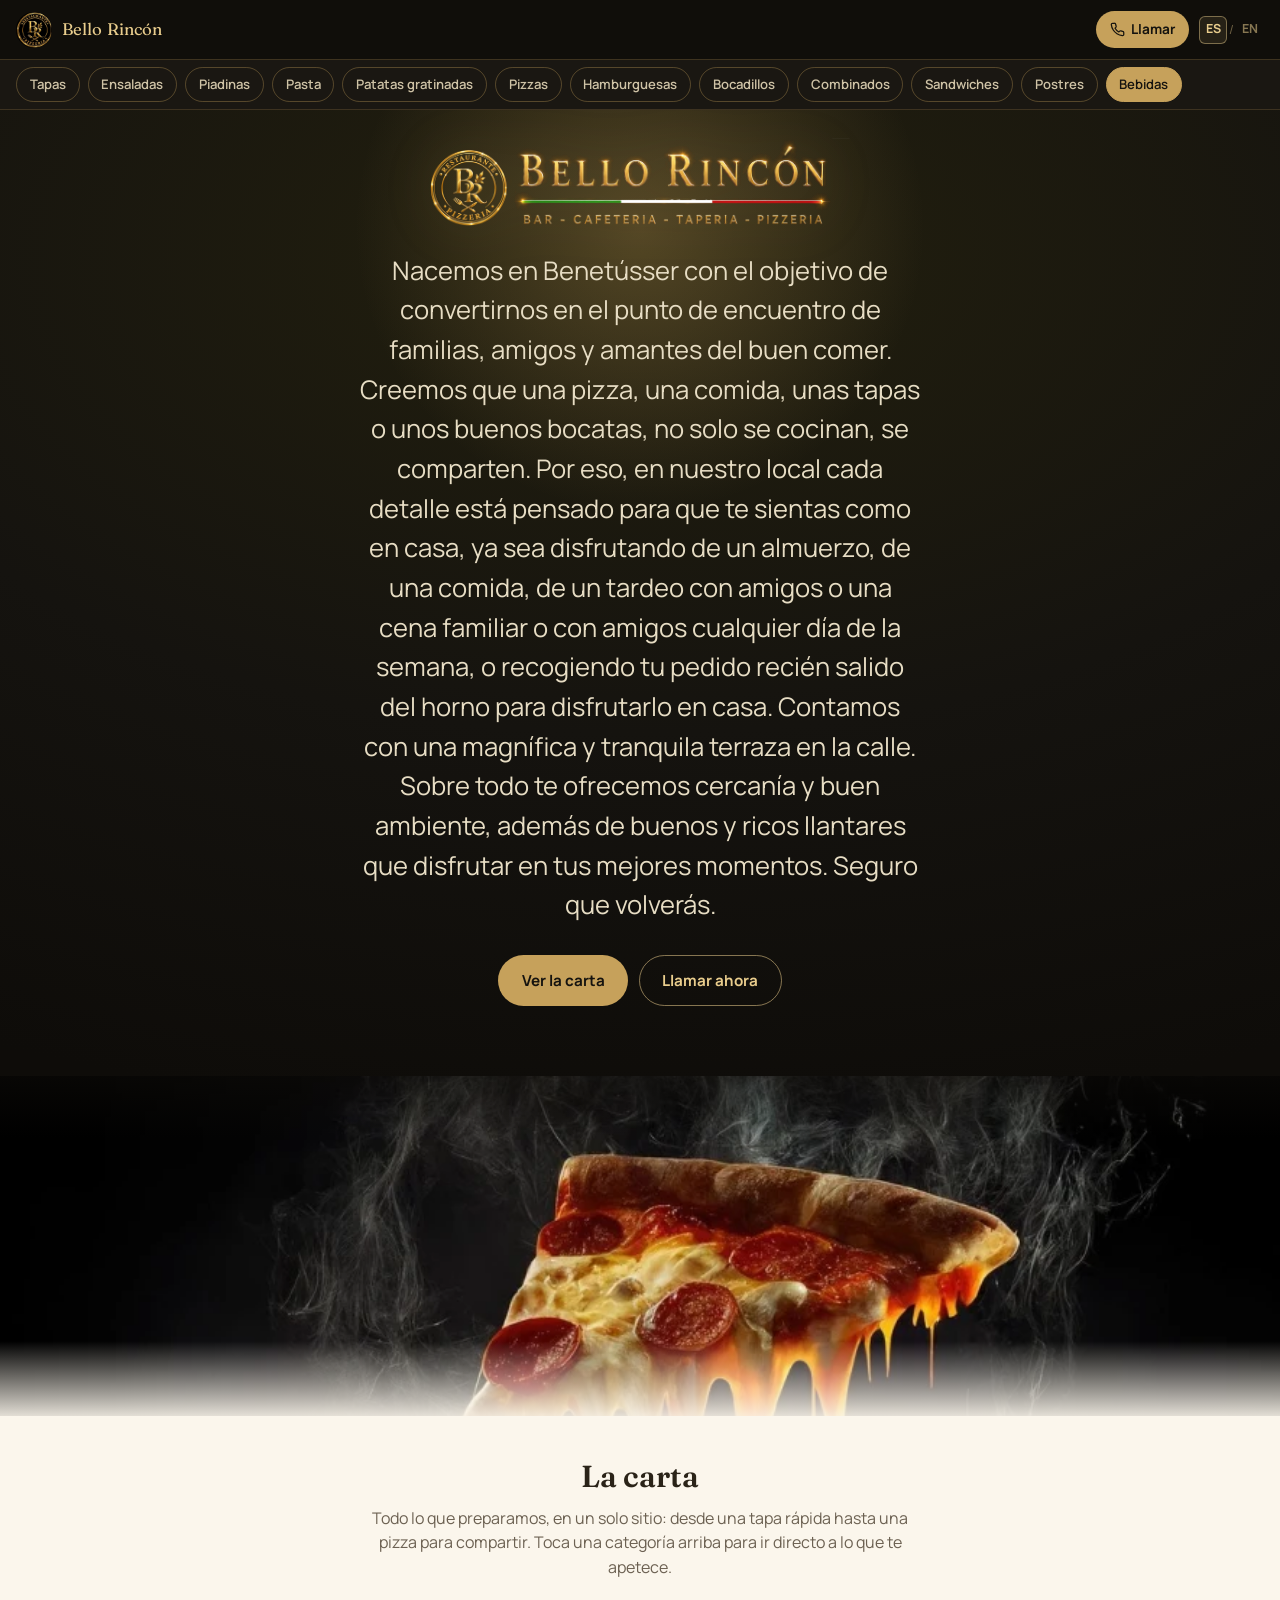
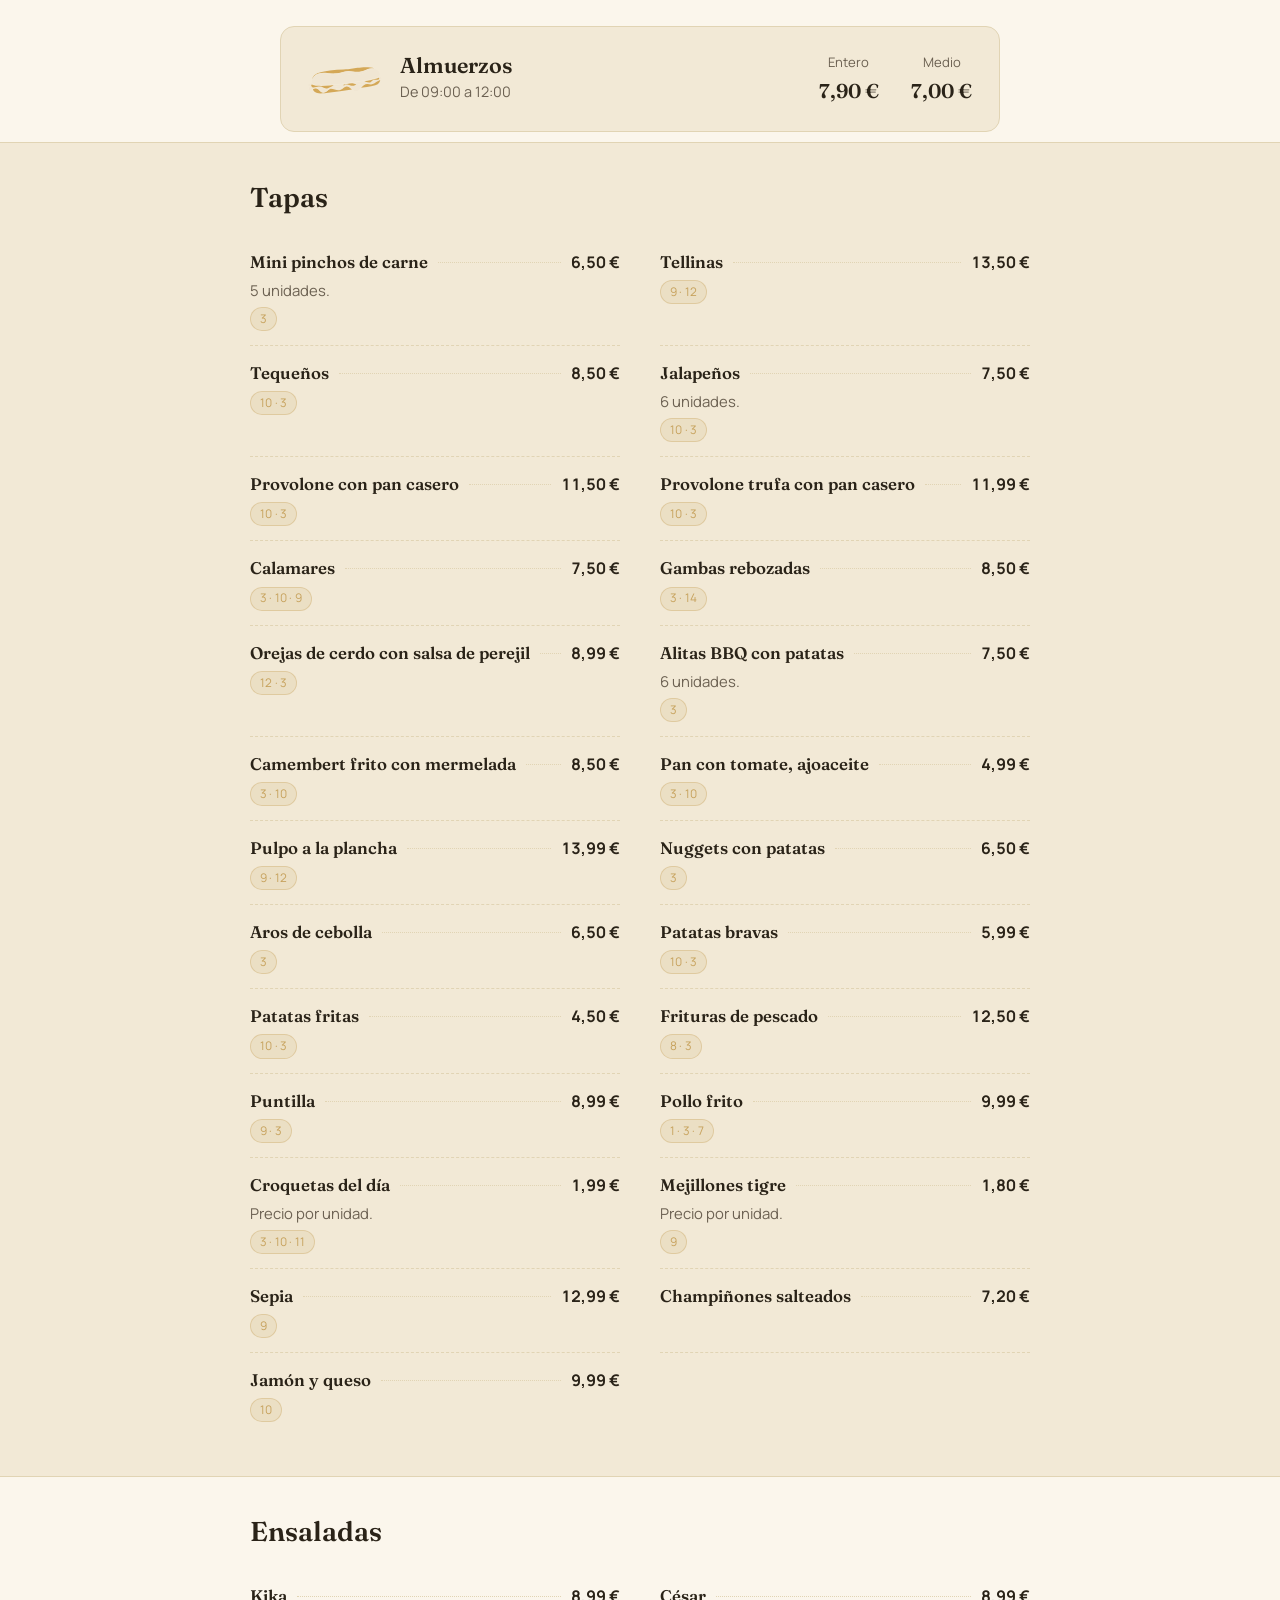
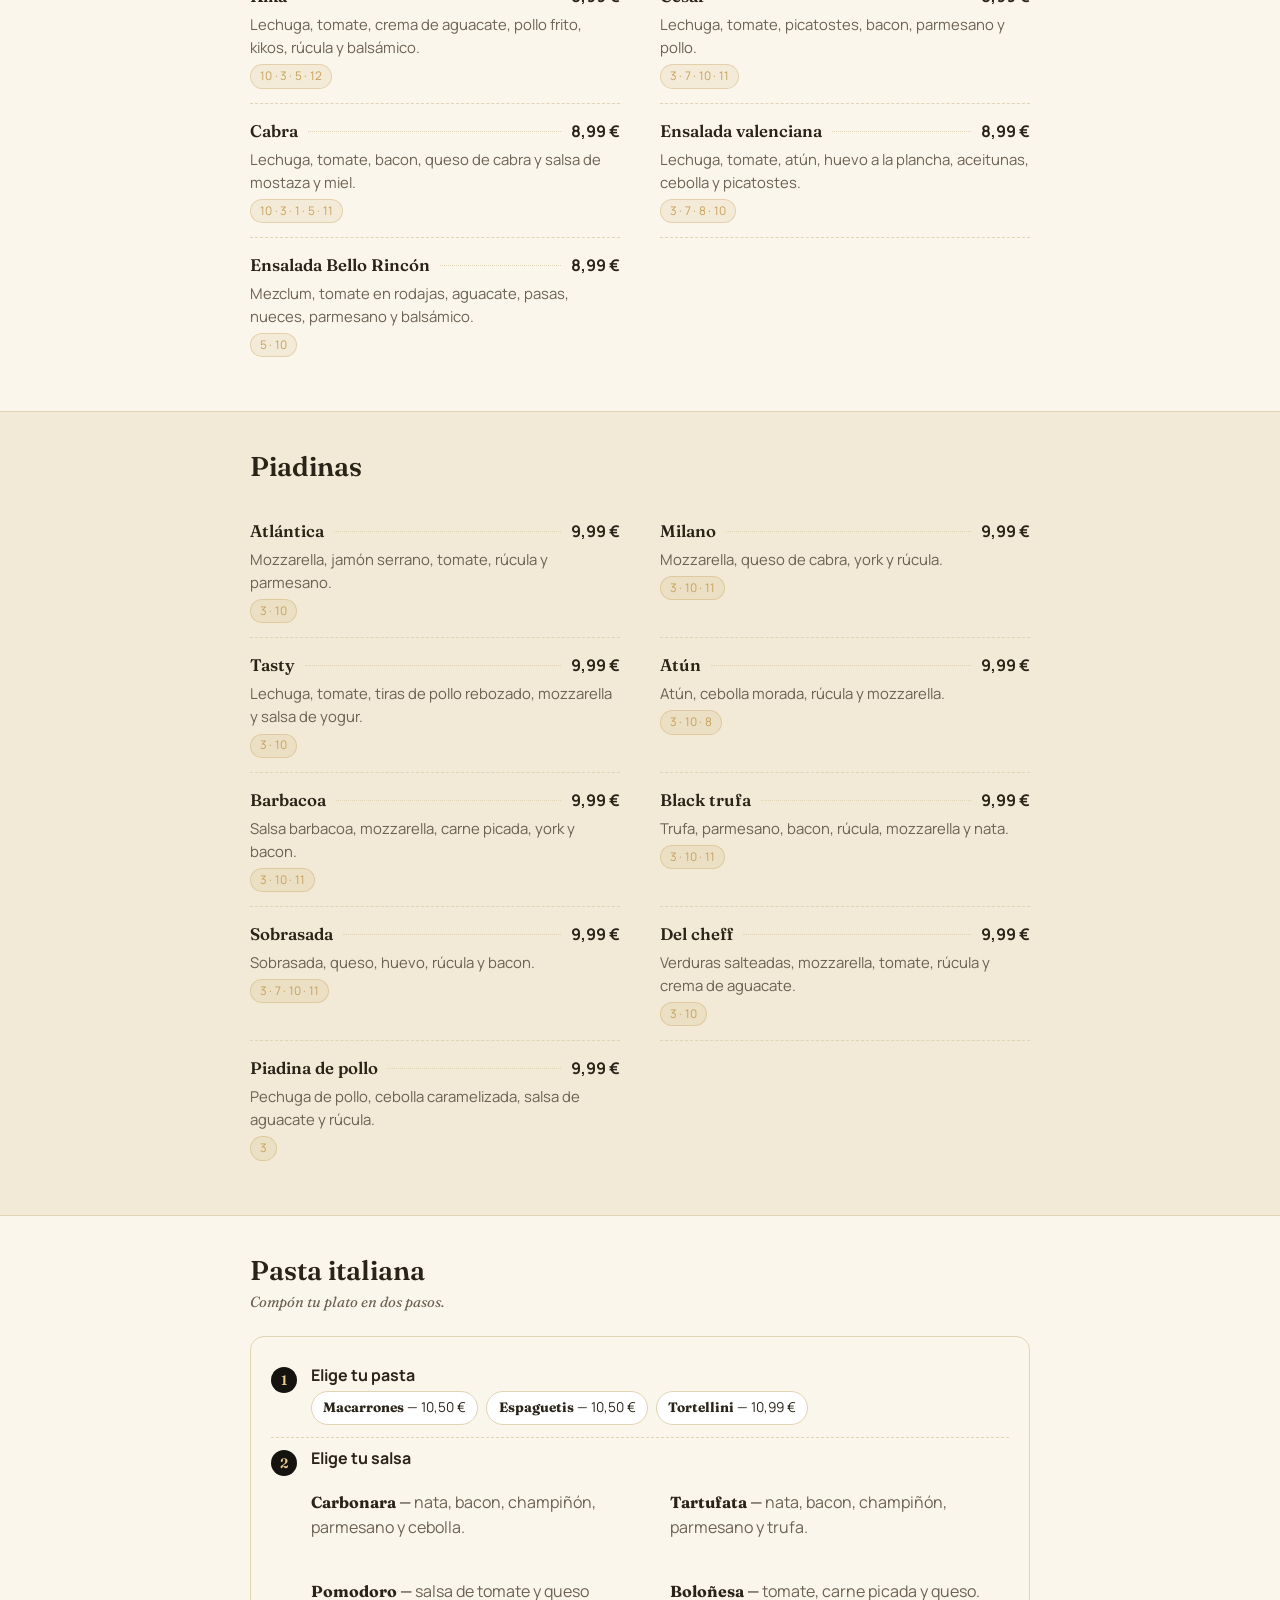
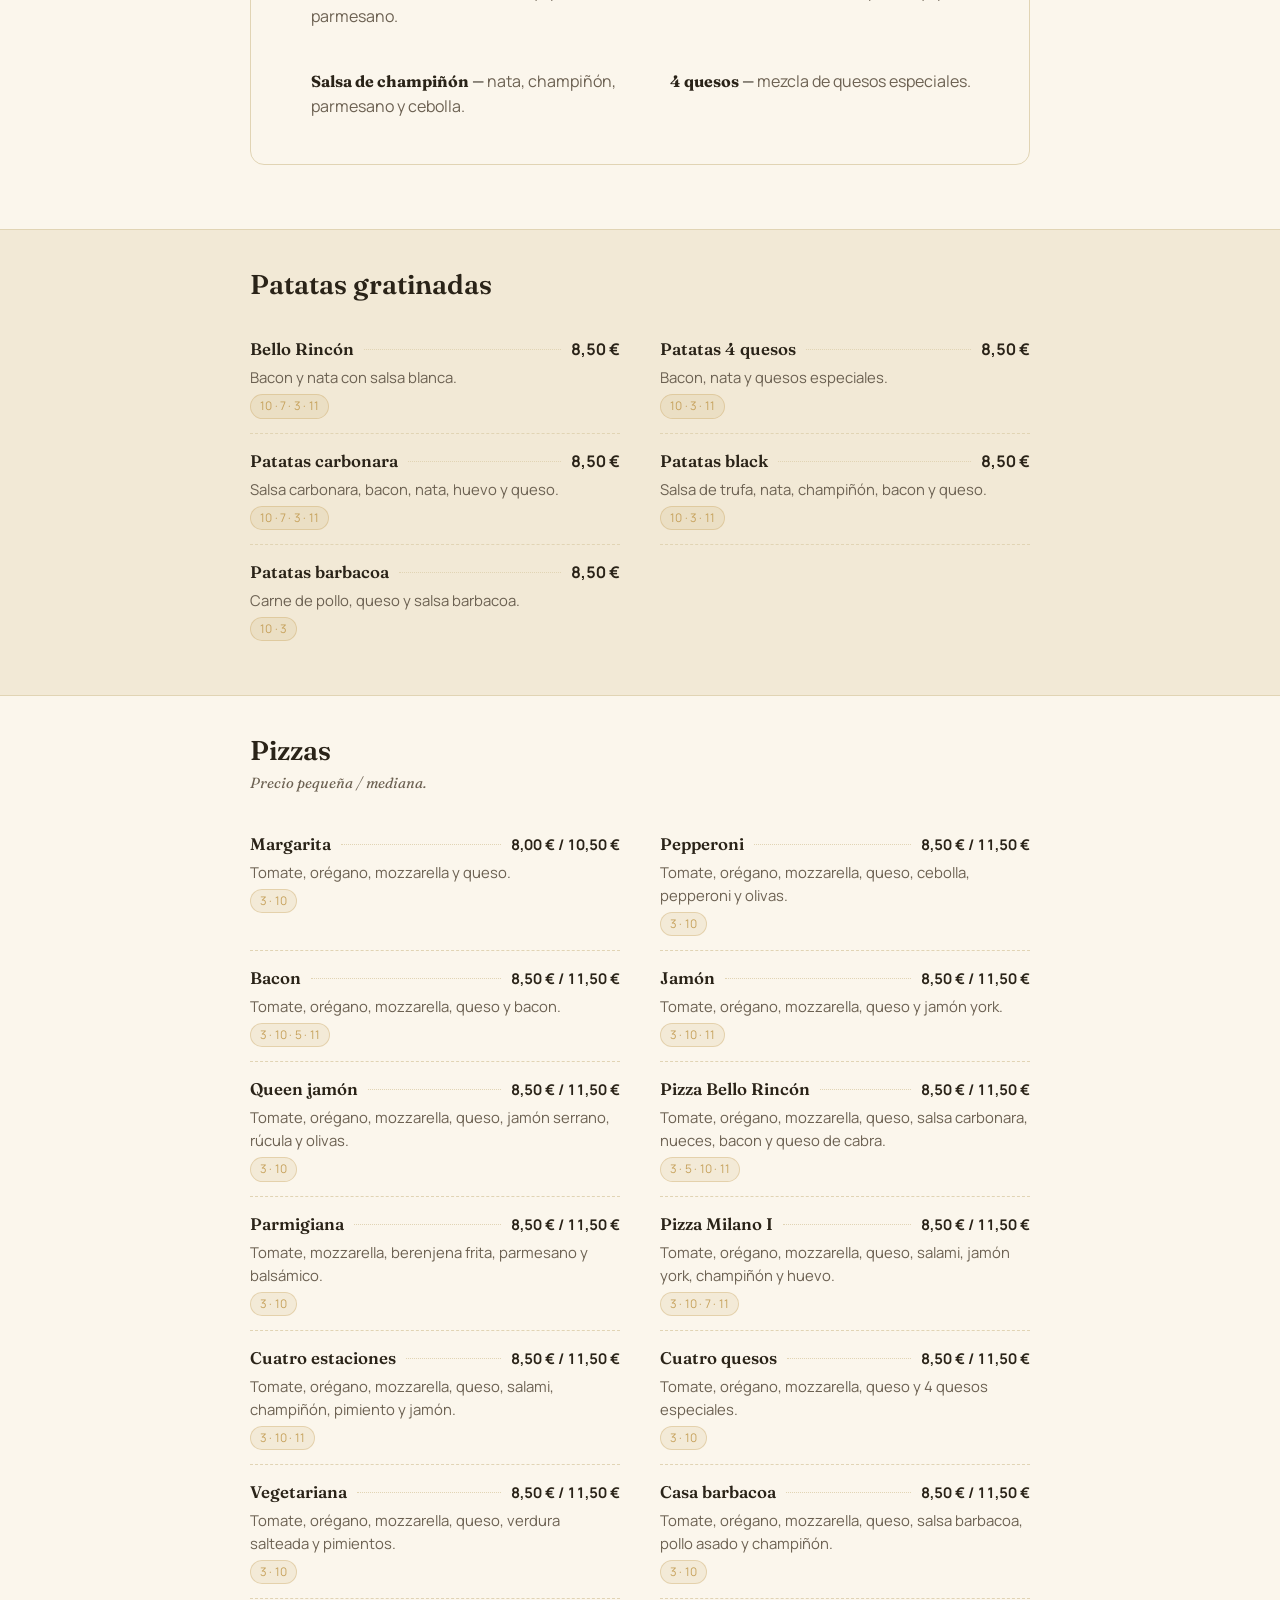
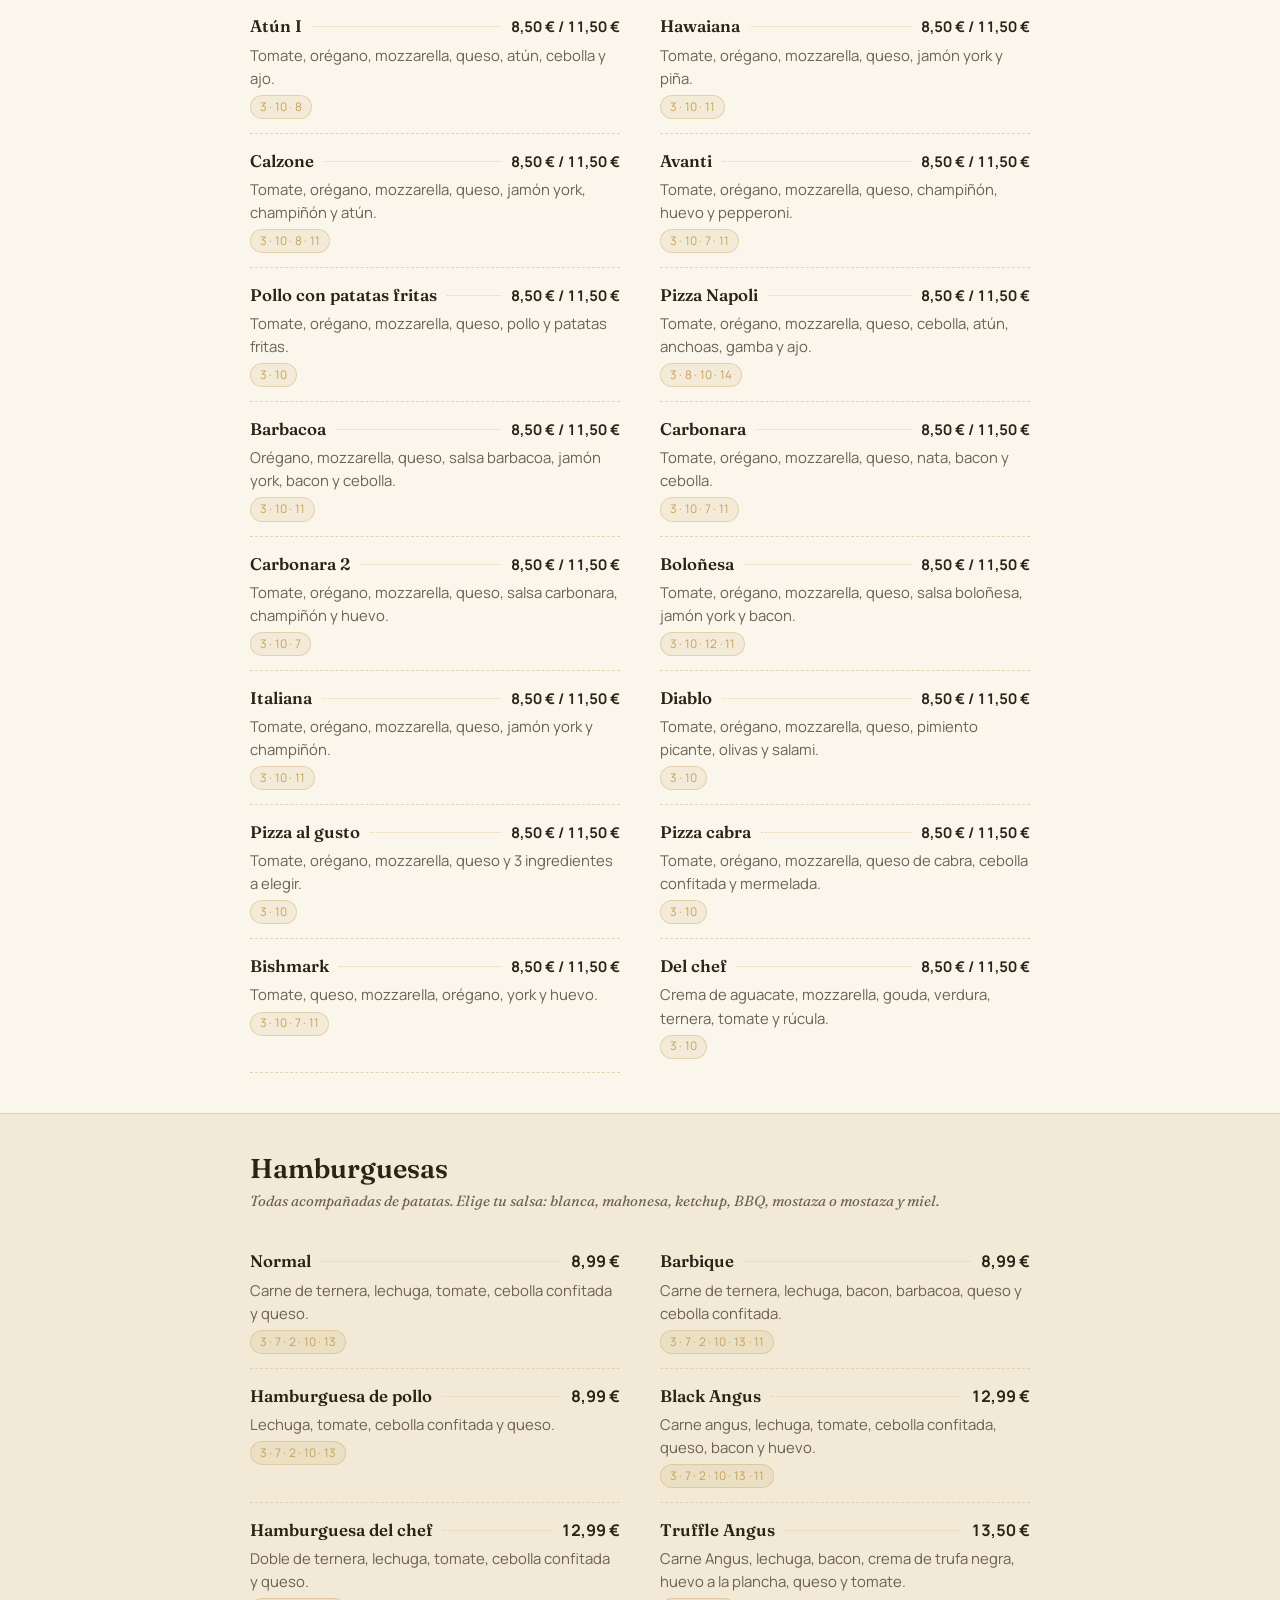
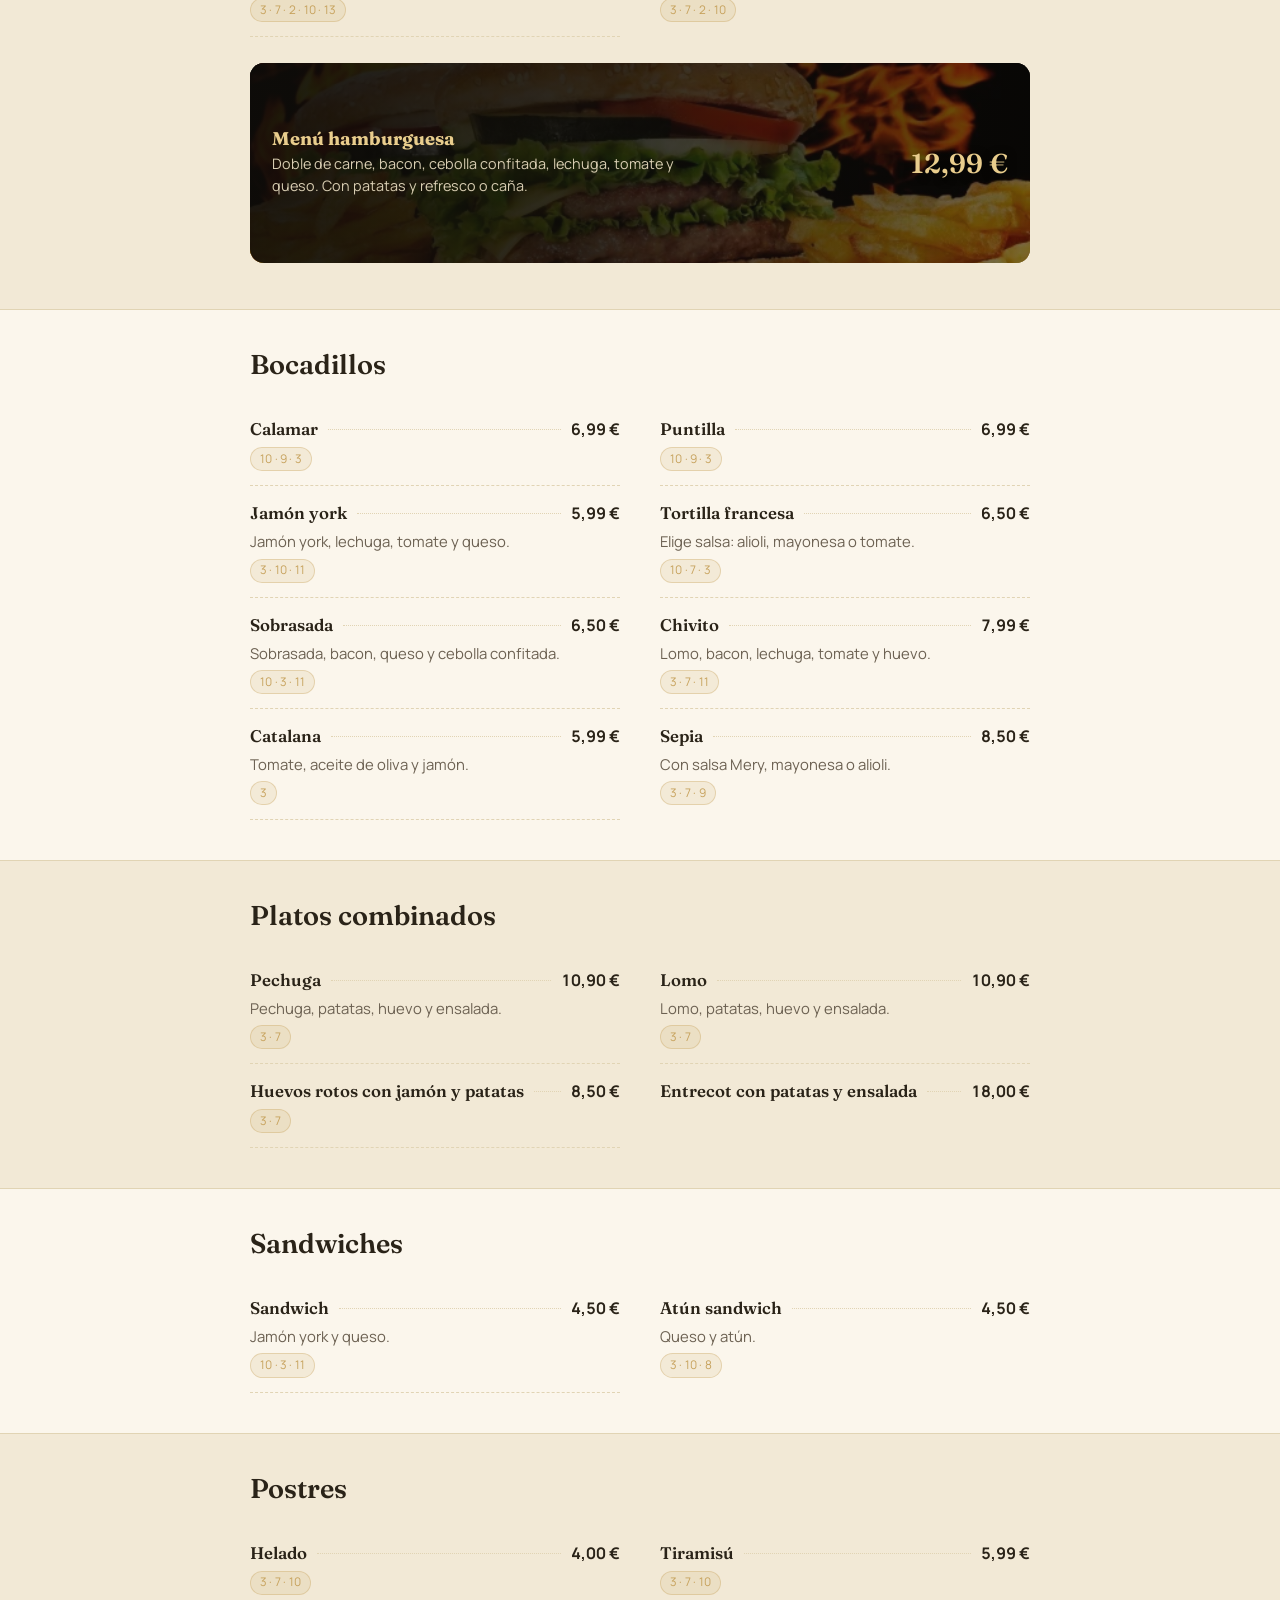
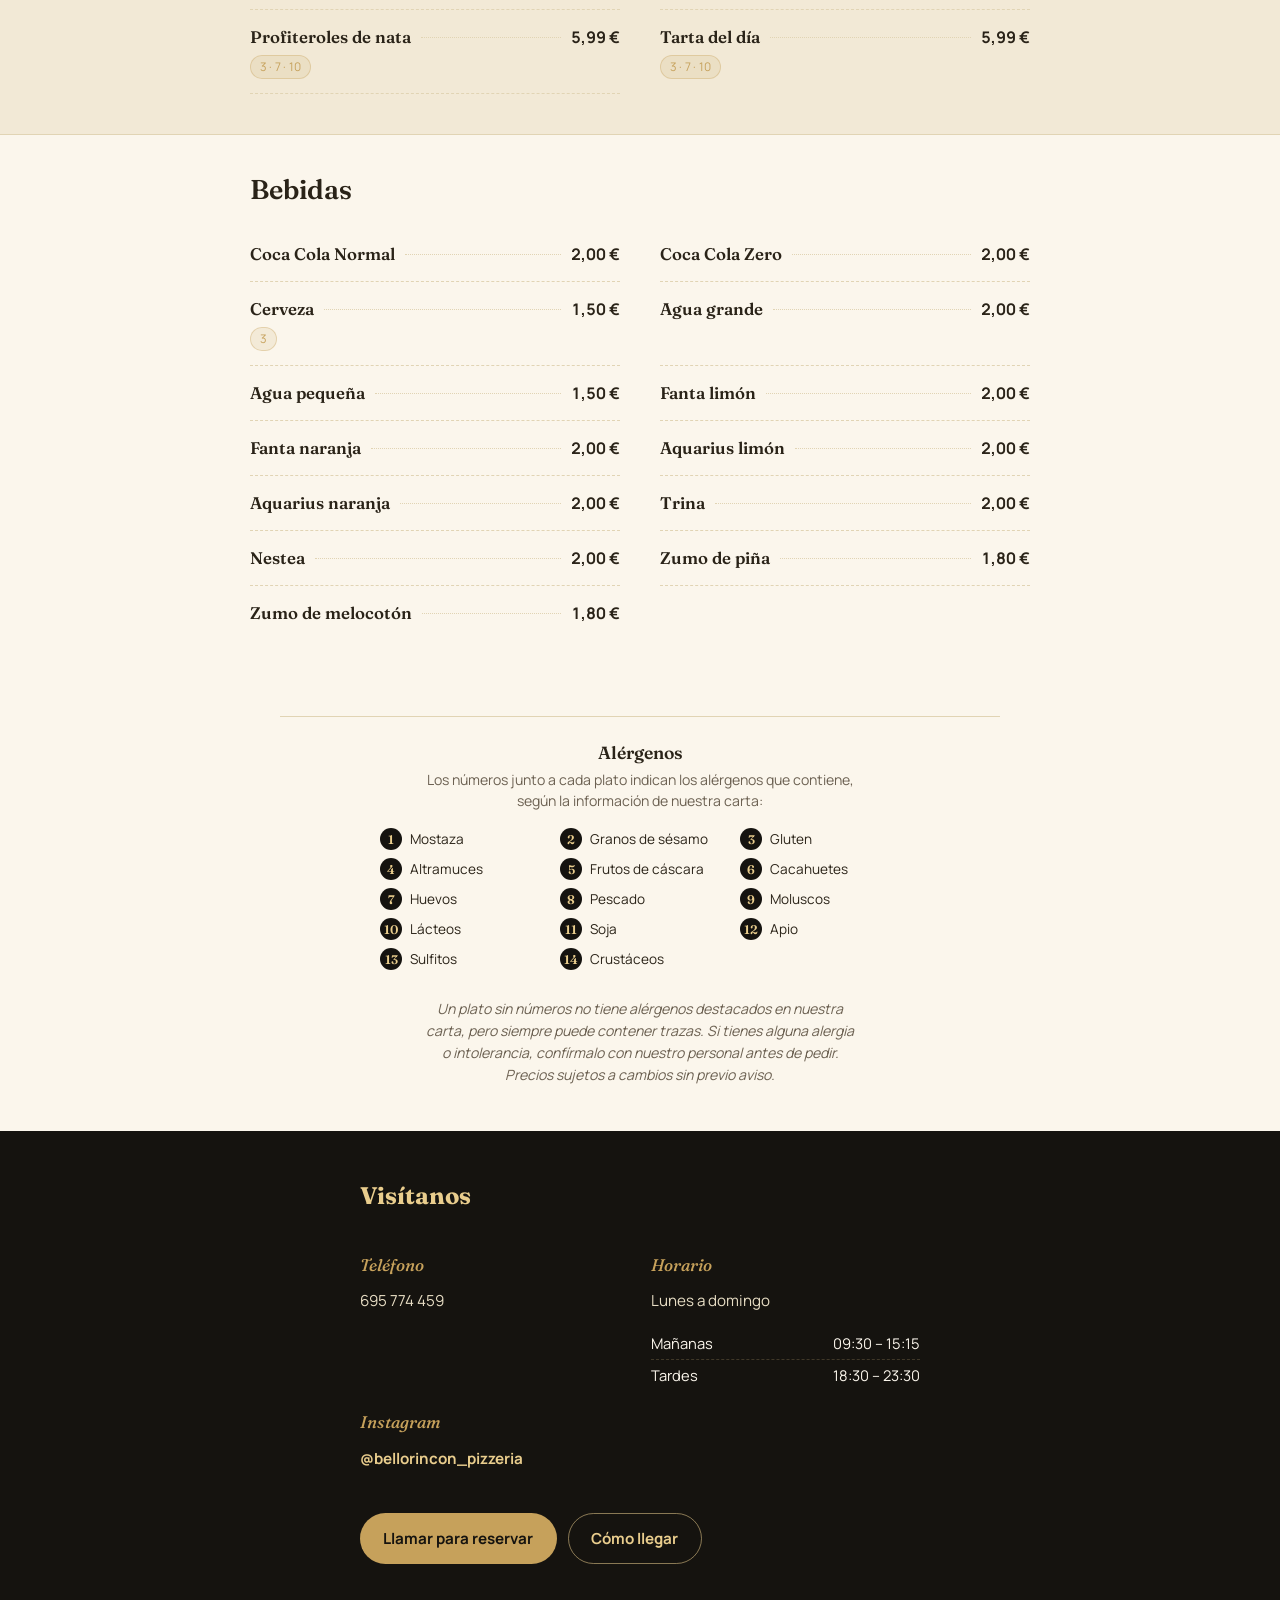
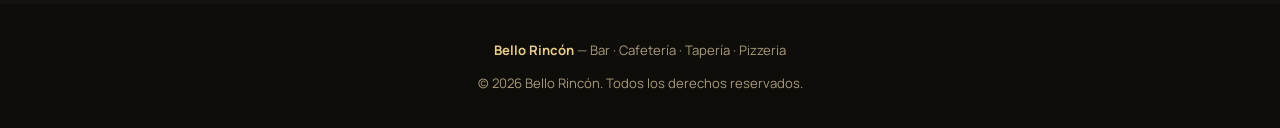
==== commit 5ce72bc3: "Update index.html hero tag v2" ====
--- a/index.html
+++ b/index.html
@@ -77,7 +77,7 @@
         <img class="hero-logo" src="img/logo-banner.png" alt="Bello Rincón — Bar, Cafetería, Tapería, Pizzeria" width="1800" height="377">
       </picture>
       <div>&nbsp</div>
-      <p class="hero-tag">Nacemos en Benetússer para ser el punto de encuentro de familias, amigos y amantes del buen comer. Una pizza, unas tapas o un buen bocata no solo se cocinan, se comparten — por eso cuidamos cada detalle para que te sientas como en casa, en la mesa o en nuestra tranquila terraza en la calle. Cercanía, buen ambiente y buena comida en tus mejores momentos. Seguro que volverás.</p>
+      <p class="hero-tag">Nacemos en Benetússer para ser el punto de encuentro de familias, amigos y amantes del buen comer. Una pizza, unas tapas o un buen bocata no solo se cocinan, se comparten. Por eso cuidamos cada detalle para que te sientas como en casa, en la mesa o en nuestra tranquila terraza en la calle. Cercanía, buen ambiente y buena comida en tus mejores momentos. Seguro que volverás.</p>
       <div class="hero-actions">
         <a href="#carta" class="btn btn-primary">Ver la carta</a>
         <a href="tel:+34695774459" class="btn btn-ghost">Llamar ahora</a>
--- a/css/style.css
+++ b/css/style.css
@@ -357,7 +357,7 @@
   margin:0 auto;
   opacity:0;
   animation:hero-fade-in .7s ease-out 1.15s forwards;
-  font-family:"Seramonde Trial", var(--font-body);
+  /*font-family:"Seramonde Trial", var(--font-body);*/
 }
 
 .hero-actions{
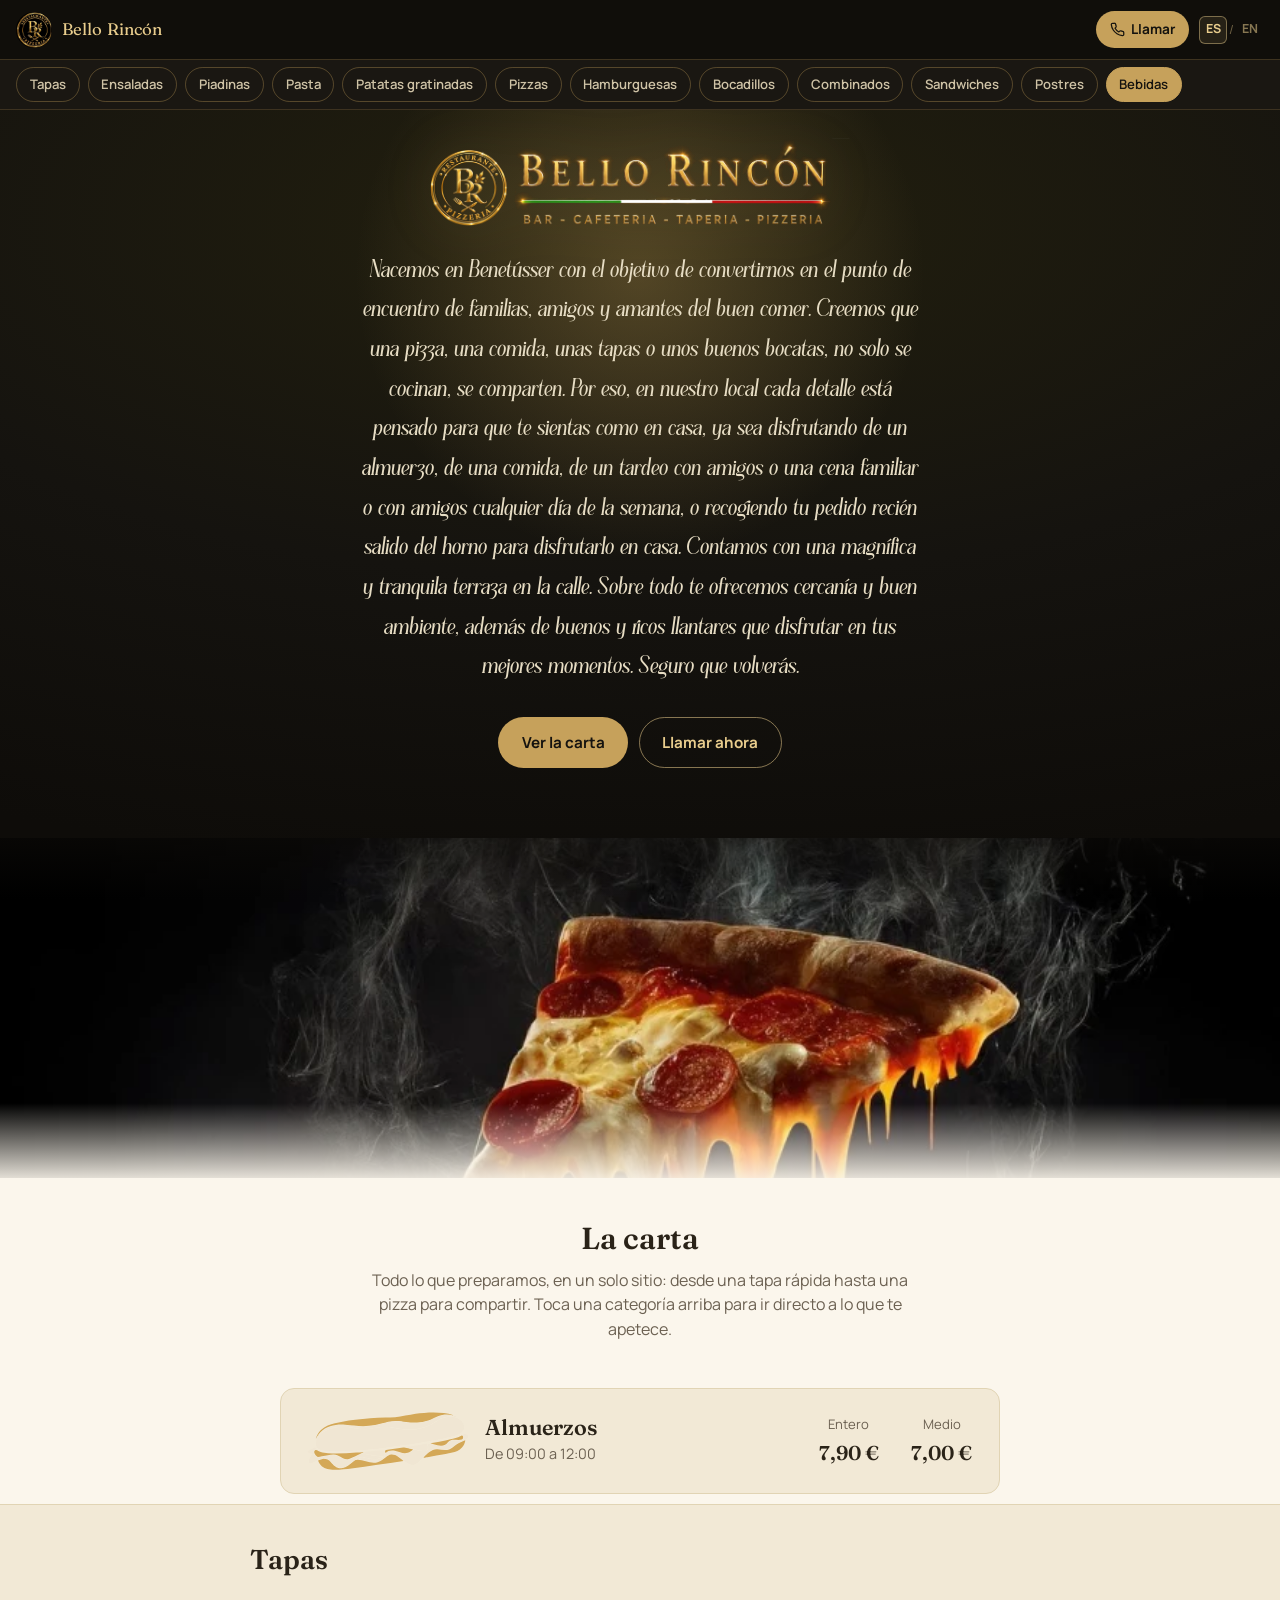
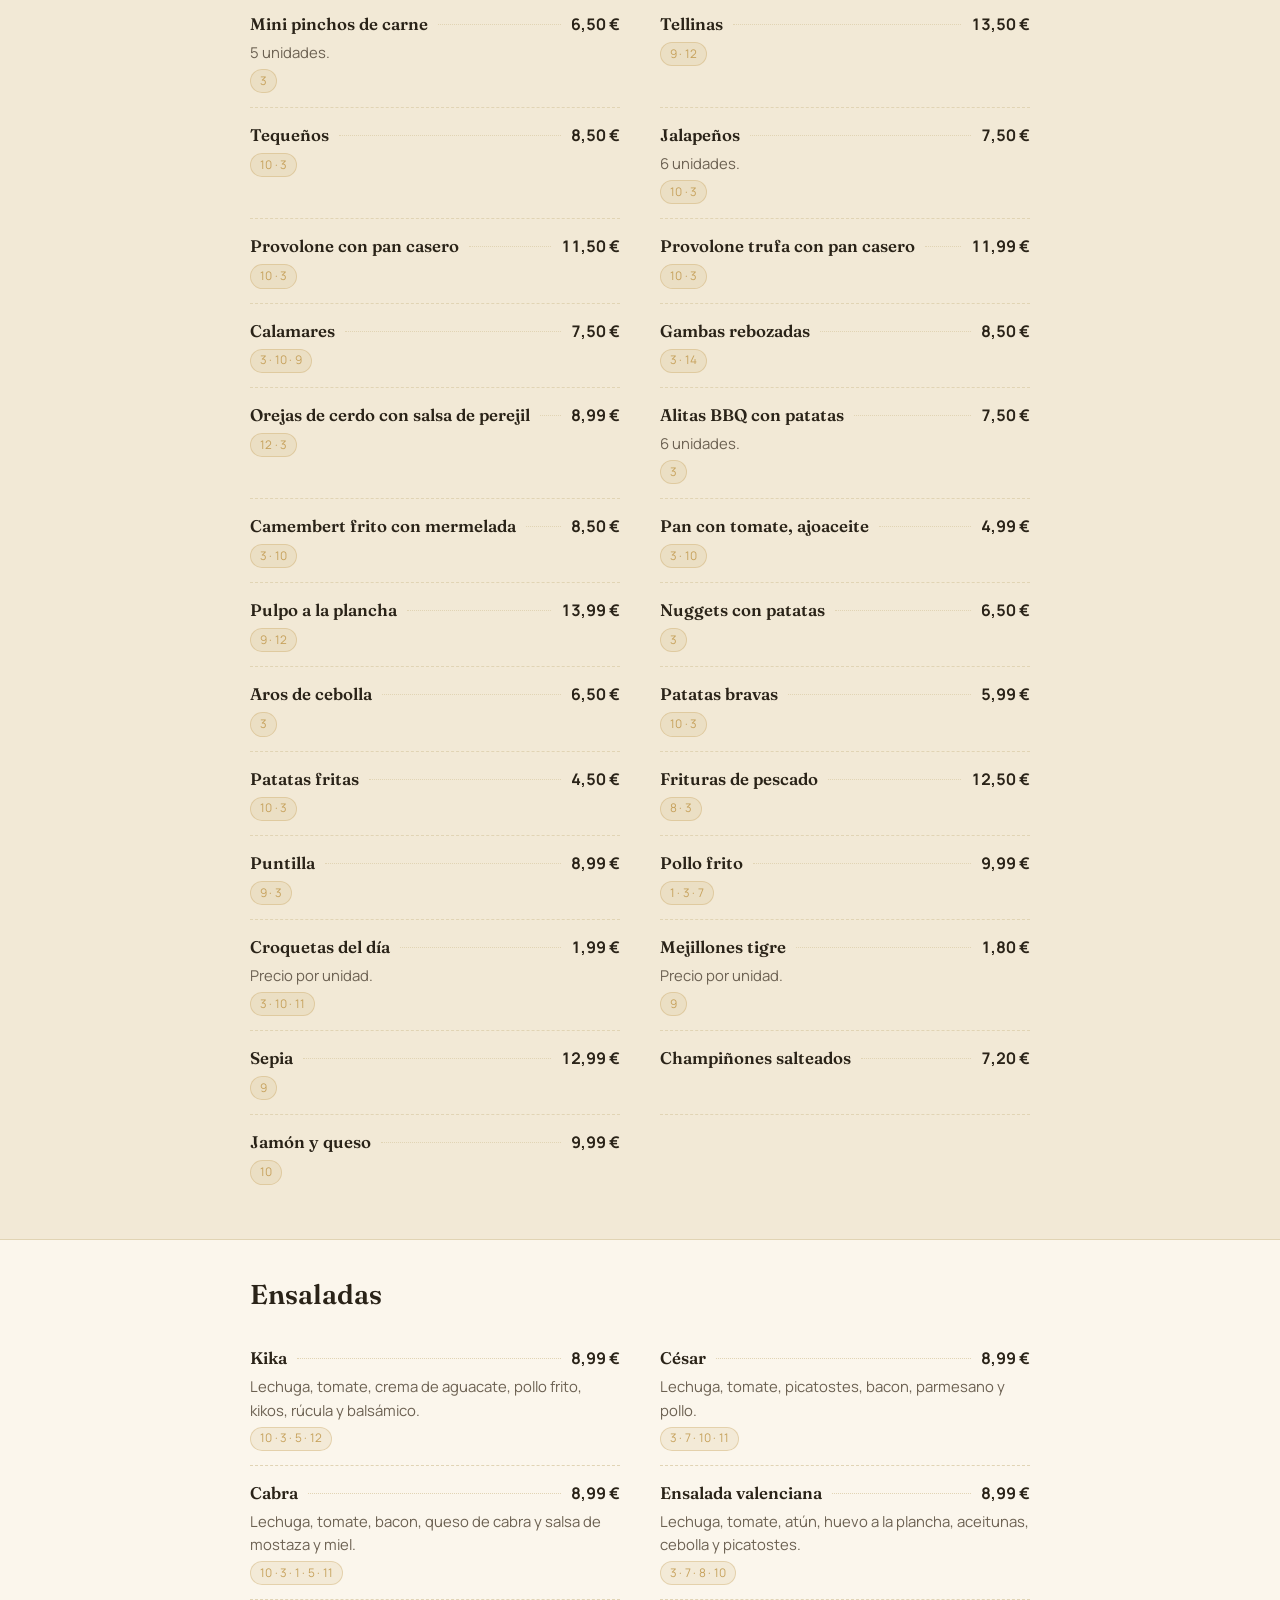
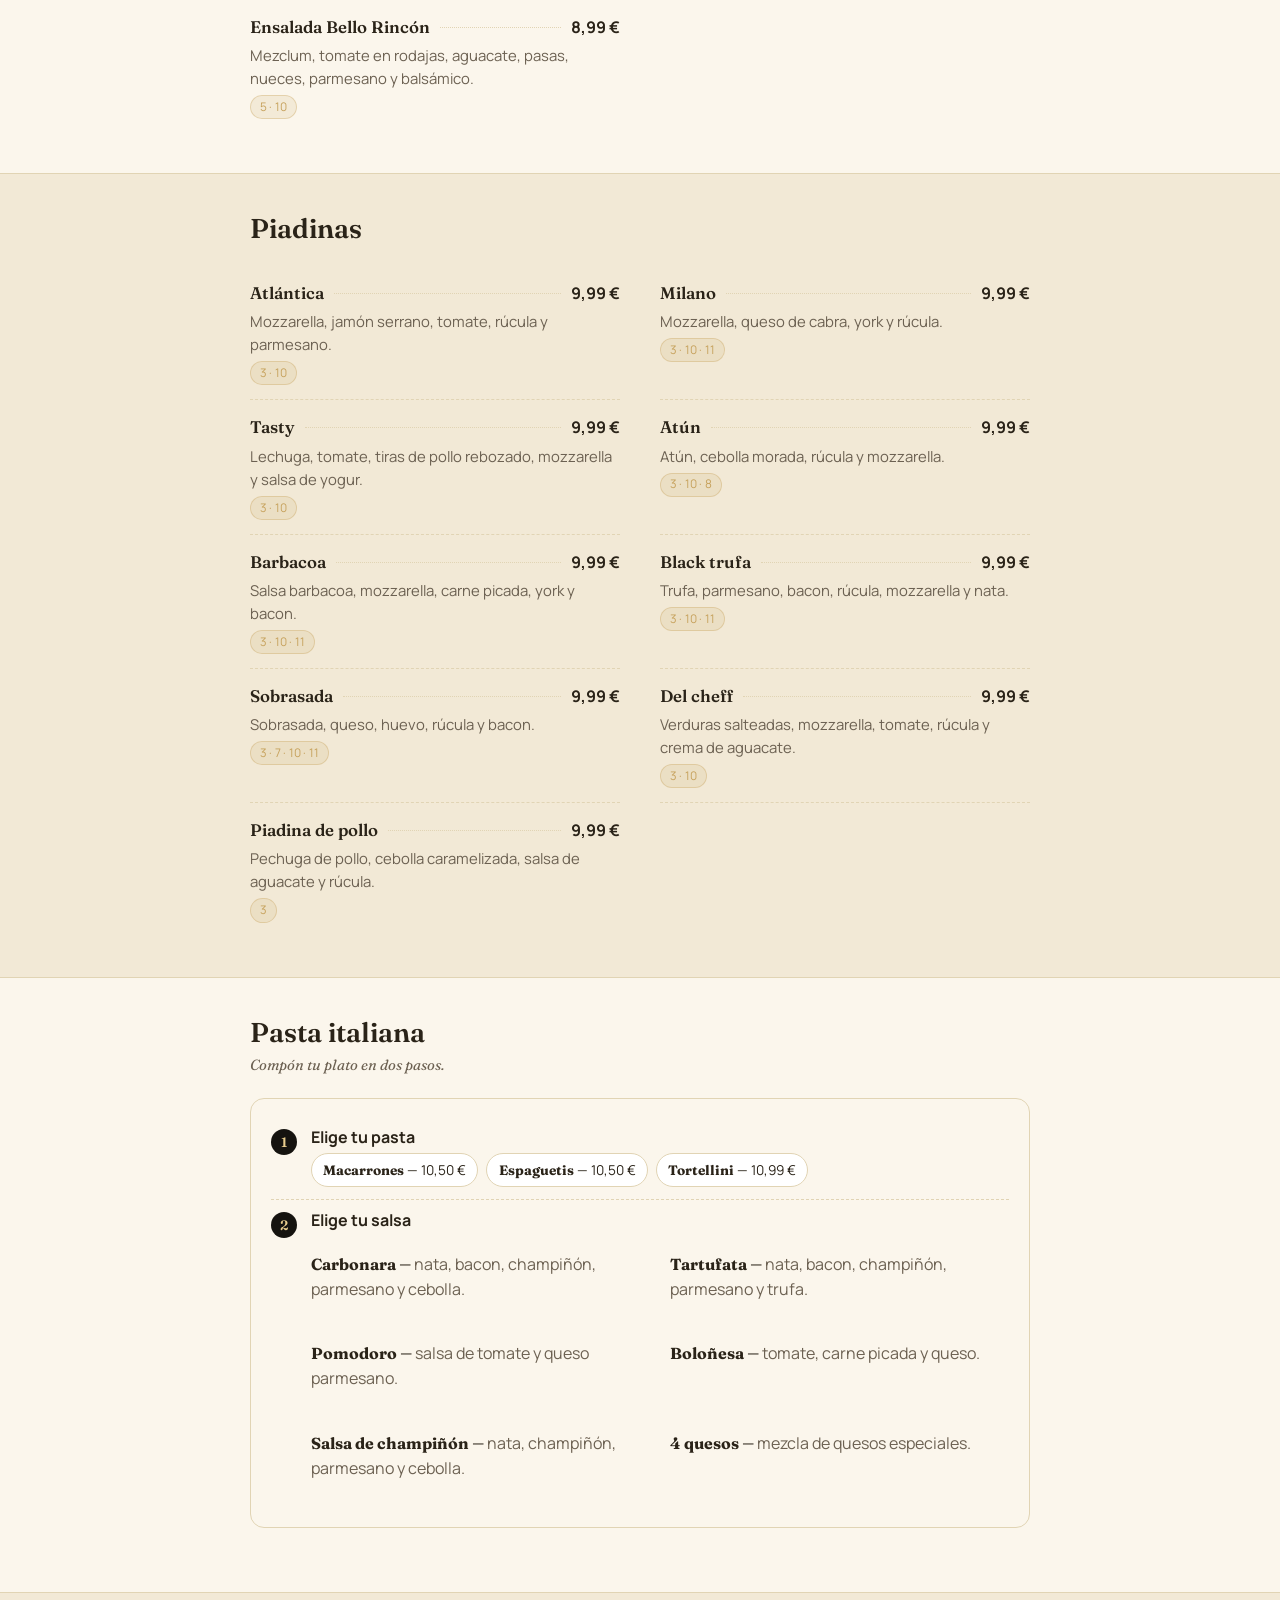
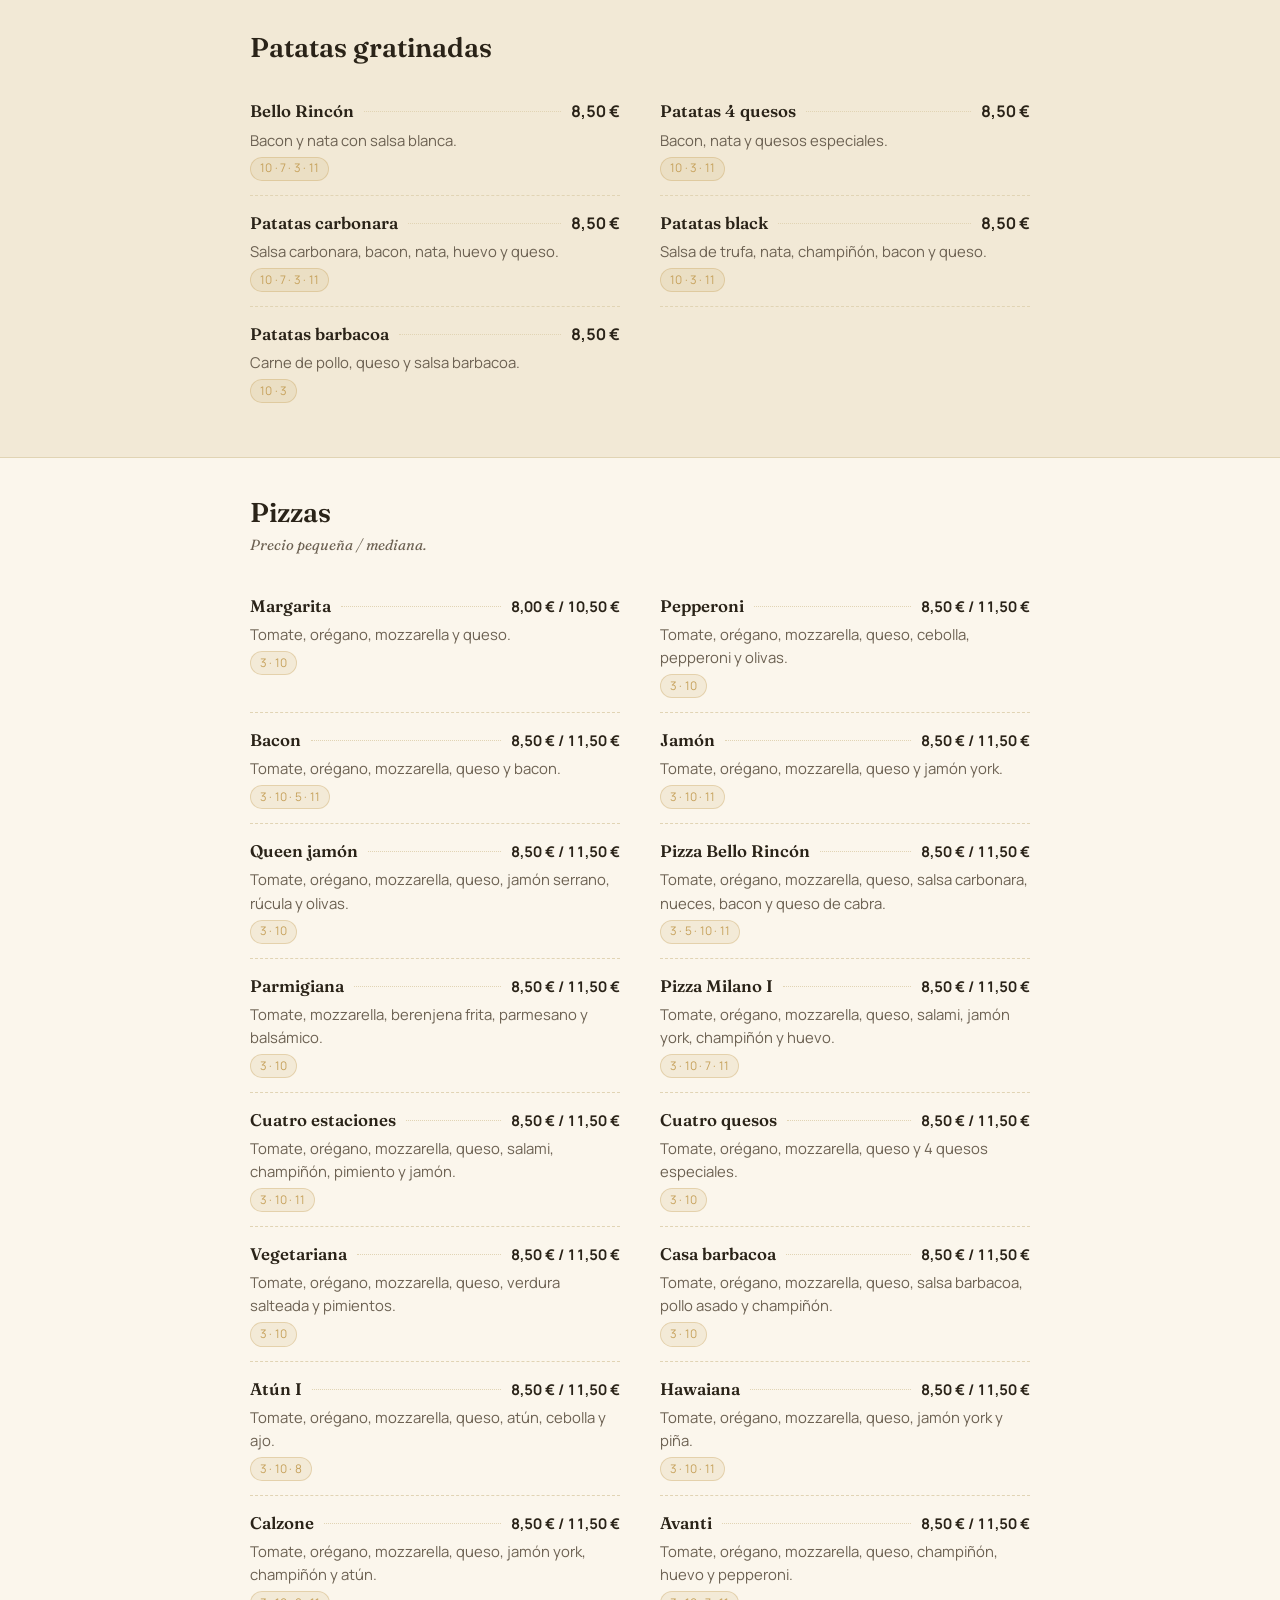
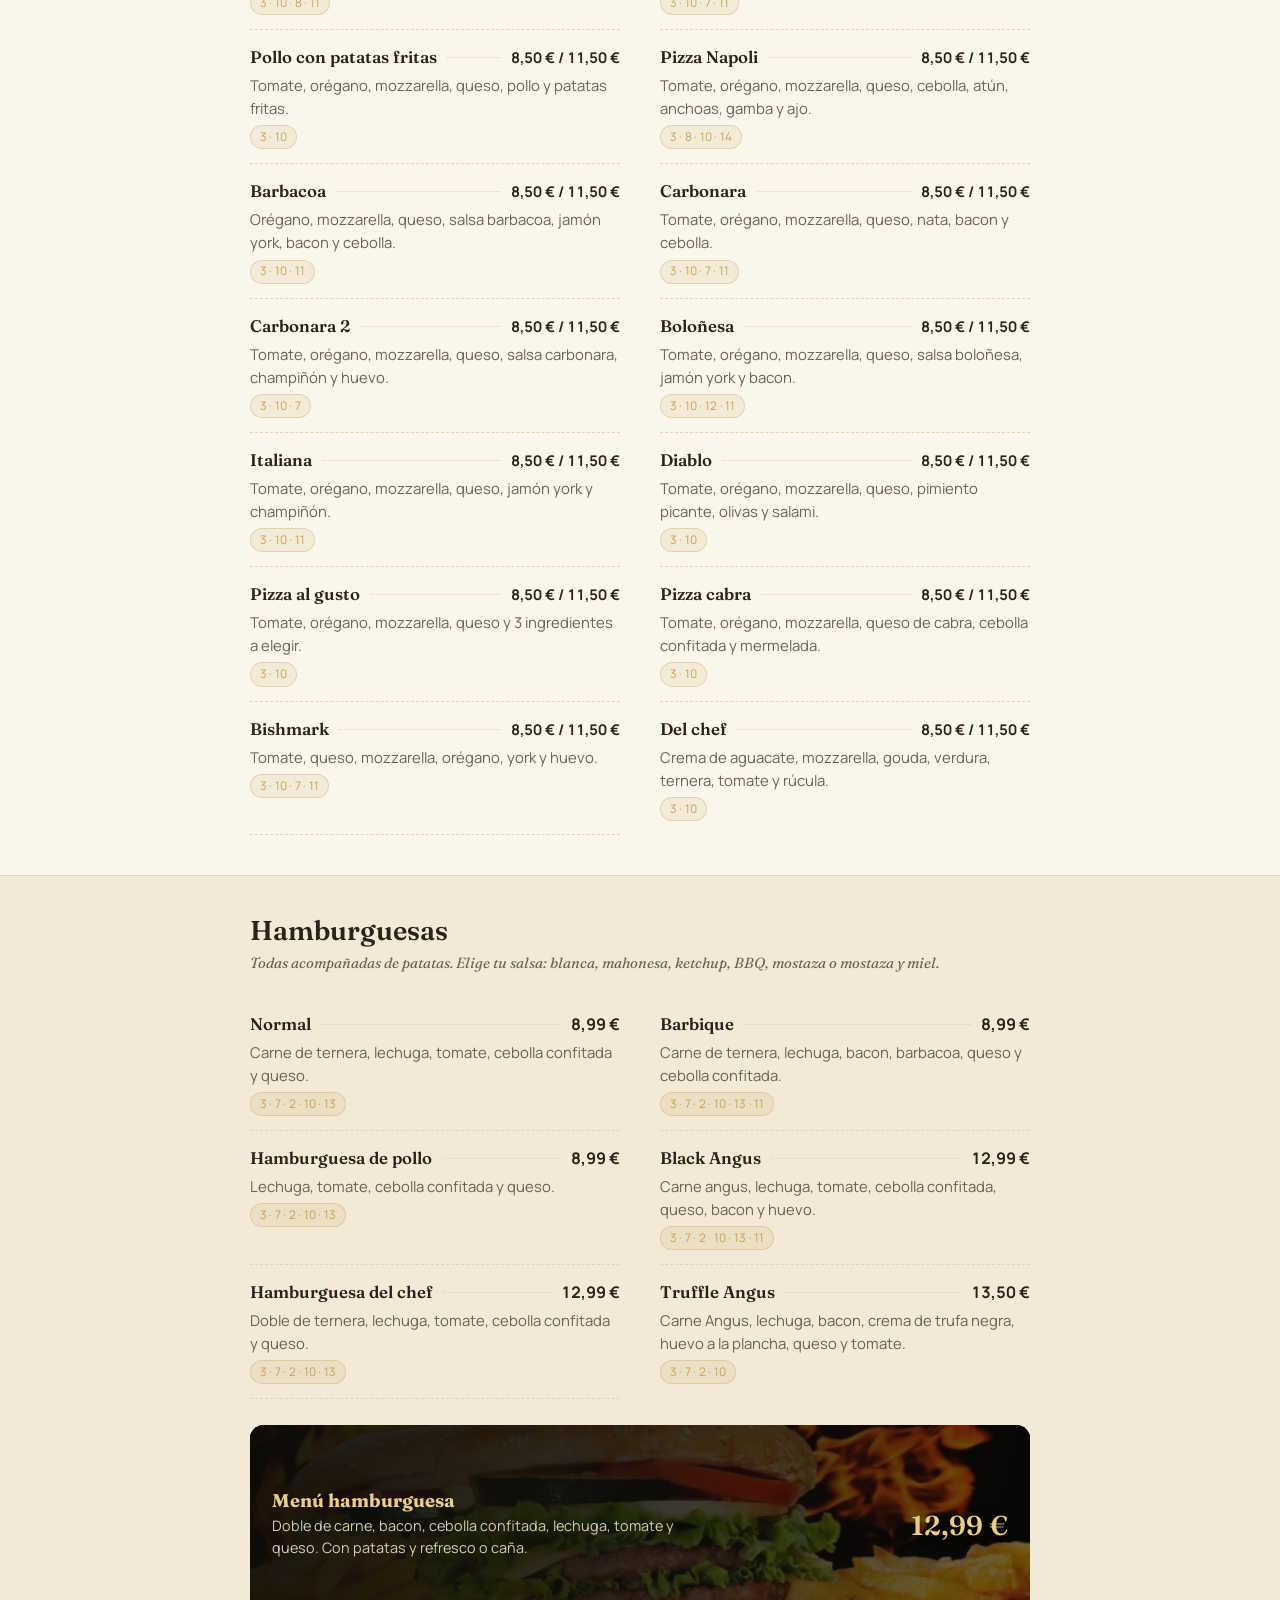
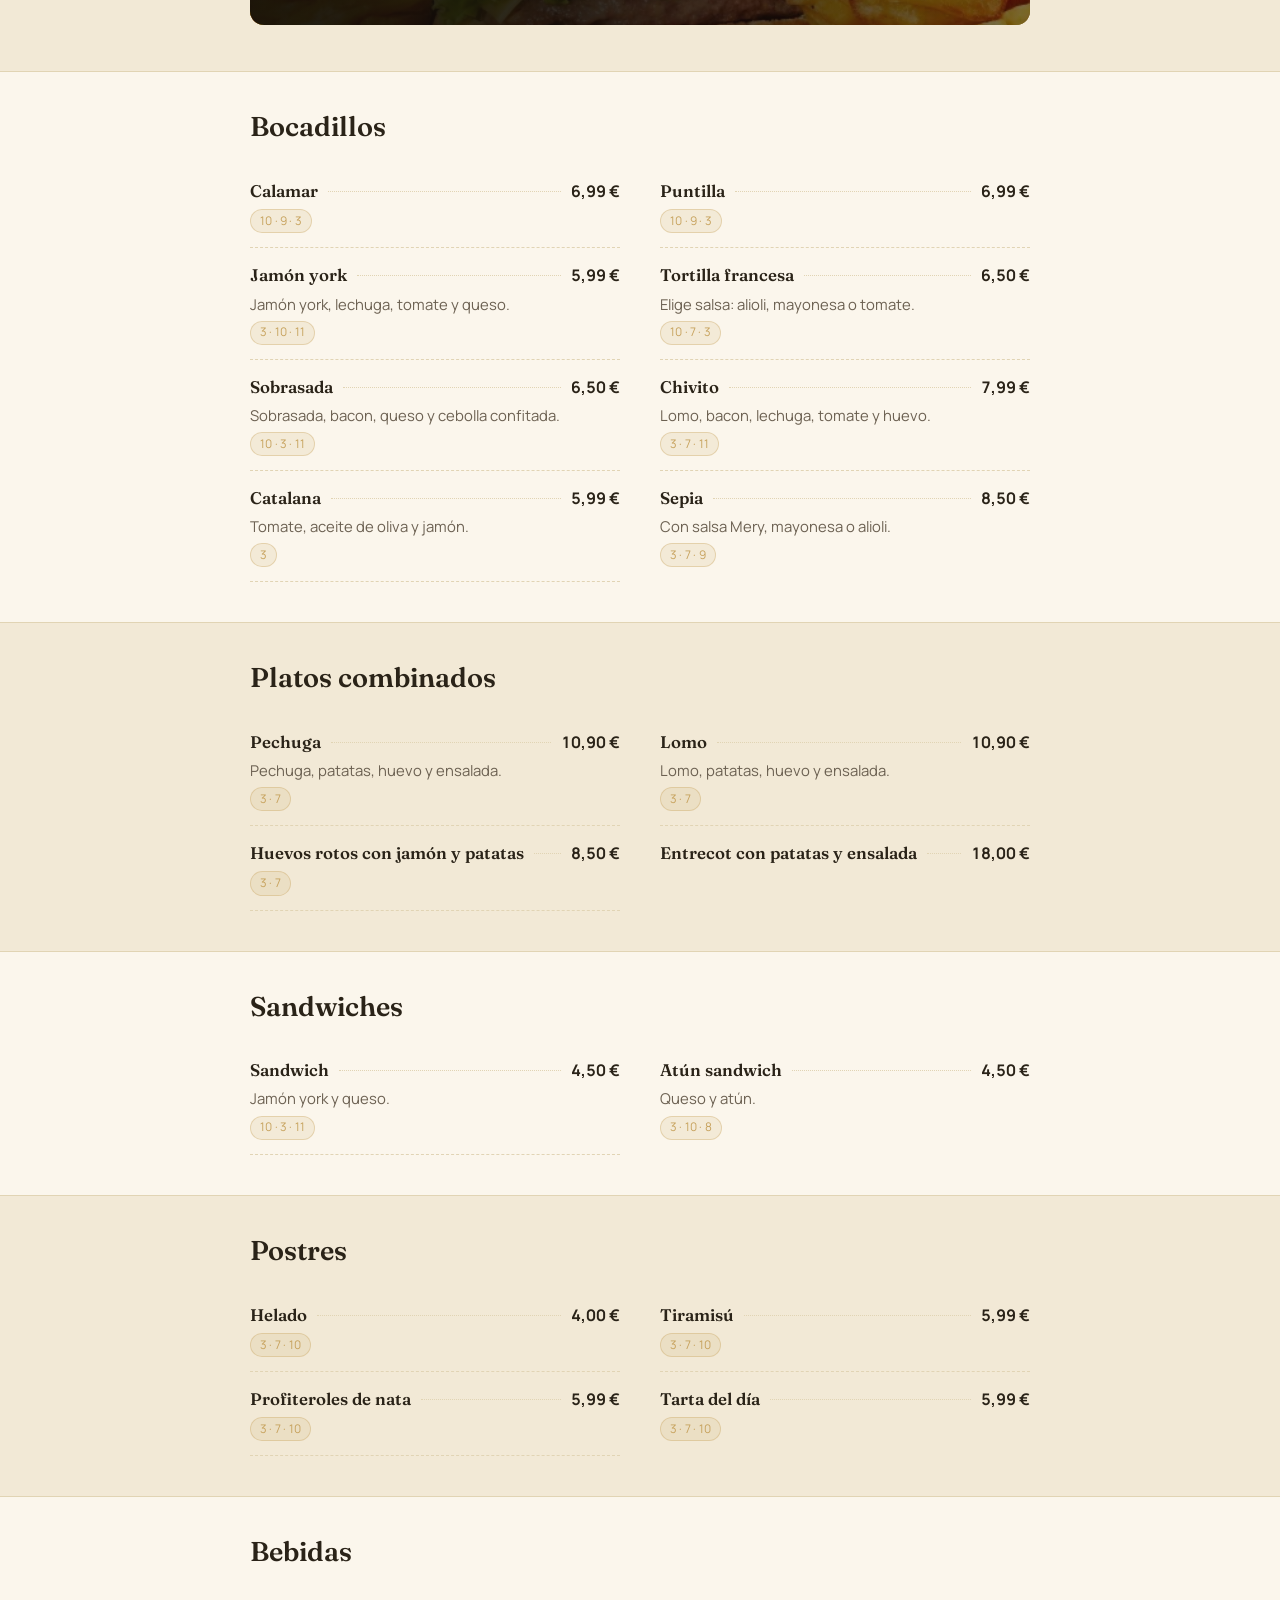
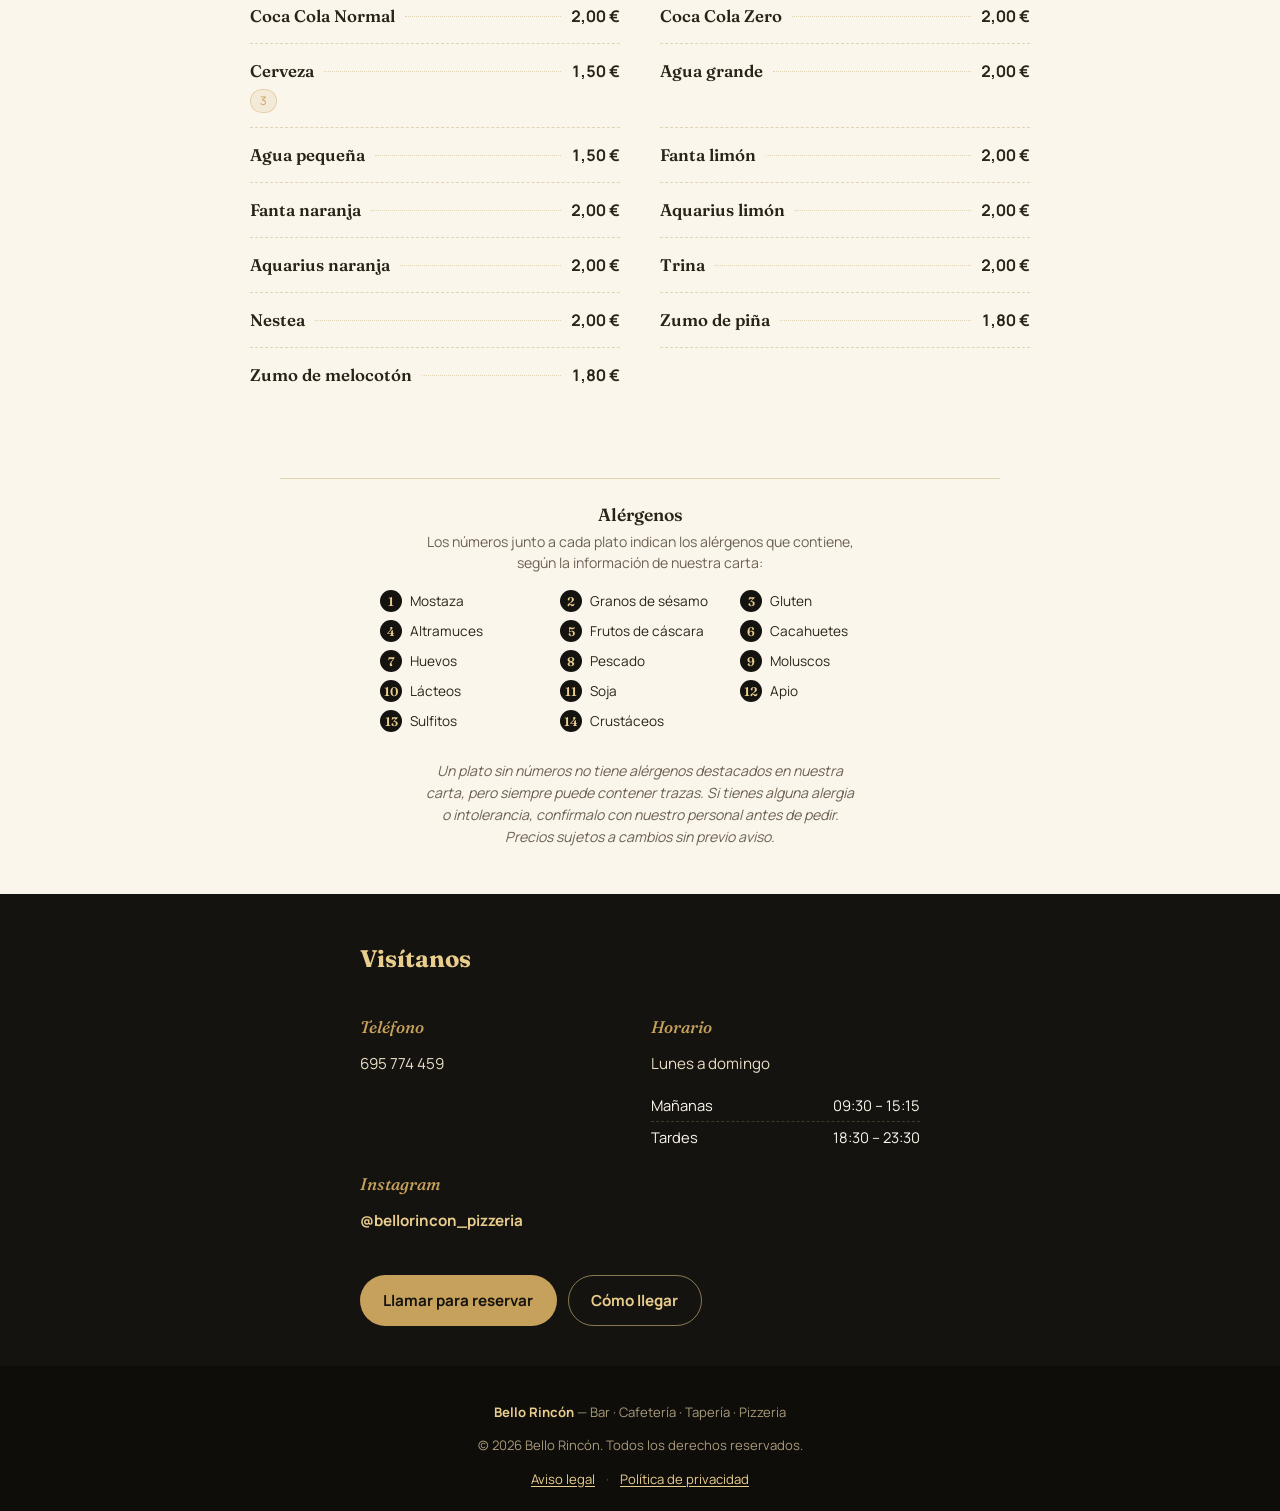
==== commit da96347f: "Add files via upload" ====
--- a/index.html
+++ b/index.html
@@ -77,7 +77,7 @@
         <img class="hero-logo" src="img/logo-banner.png" alt="Bello Rincón — Bar, Cafetería, Tapería, Pizzeria" width="1800" height="377">
       </picture>
       <div>&nbsp</div>
-      <p class="hero-tag">Nacemos en Benetússer para ser el punto de encuentro de familias, amigos y amantes del buen comer. Una pizza, unas tapas o un buen bocata no solo se cocinan, se comparten. Por eso cuidamos cada detalle para que te sientas como en casa, en la mesa o en nuestra tranquila terraza en la calle. Cercanía, buen ambiente y buena comida en tus mejores momentos. Seguro que volverás.</p>
+      <p class="hero-tag">Nacemos en Benetússer con el objetivo de convertirnos en el punto de encuentro de familias, amigos y amantes del buen comer. Creemos que una pizza, una comida, unas tapas o unos buenos bocatas, no solo se cocinan, se comparten. Por eso, en nuestro local cada detalle está pensado para que te sientas como en casa, ya sea disfrutando de un almuerzo, de una comida, de un tardeo con amigos o una cena familiar o con amigos cualquier día de la semana, o recogiendo tu pedido recién salido del horno para disfrutarlo en casa. Contamos con una magnífica y tranquila terraza en la calle. Sobre todo te ofrecemos cercanía y buen ambiente, además de buenos y ricos llantares que disfrutar en tus mejores momentos. Seguro que volverás.</p>
       <div class="hero-actions">
         <a href="#carta" class="btn btn-primary">Ver la carta</a>
         <a href="tel:+34695774459" class="btn btn-ghost">Llamar ahora</a>
@@ -461,6 +461,11 @@
 <footer class="site-footer">
   <p><strong>Bello Rincón</strong> — Bar · Cafetería · Tapería · Pizzeria</p>
   <p>© <span id="year"></span> Bello Rincón. Todos los derechos reservados.</p>
+  <p class="footer-links">
+    <a href="aviso-legal.html">Aviso legal</a>
+    <span class="sep">·</span>
+    <a href="politica-privacidad.html">Política de privacidad</a>
+  </p>
 </footer>
 
 <div class="mobile-cta">
--- a/css/style.css
+++ b/css/style.css
@@ -357,7 +357,7 @@
   margin:0 auto;
   opacity:0;
   animation:hero-fade-in .7s ease-out 1.15s forwards;
-  /*font-family:"Seramonde Trial", var(--font-body);*/
+  font-family:"Seramonde Trial", var(--font-body);
 }
 
 .hero-actions{
@@ -1129,3 +1129,98 @@
      flex-basis: auto;
    }
 }
+
+
+/* =========================================================
+   PÁGINAS LEGALES (Aviso legal / Política de privacidad)
+   ========================================================= */
+
+.legal-page{
+  padding:40px 20px 70px;
+}
+
+.legal-page .container{
+  max-width:720px;
+}
+
+.back-link{
+  display:inline-flex;
+  align-items:center;
+  gap:.35rem;
+  color:var(--gold);
+  font-size:.85rem;
+  font-weight:600;
+  margin-bottom:22px;
+}
+
+.back-link:hover{
+  color:var(--text);
+}
+
+.legal-page h1{
+  font-size:1.9rem;
+  margin-bottom:.25em;
+}
+
+.legal-updated{
+  color:var(--text-soft);
+  font-size:.85rem;
+  margin:0 0 2rem;
+}
+
+.legal-page h2{
+  font-family:var(--font-display);
+  color:var(--gold);
+  font-size:1.2rem;
+  margin:2.1rem 0 .6rem;
+}
+
+.legal-page p,
+.legal-page li{
+  color:var(--text);
+  margin:0 0 1rem;
+}
+
+.legal-page ul{
+  padding-left:1.2rem;
+  margin:0 0 1rem;
+}
+
+.legal-page a.inline-link{
+  color:var(--gold);
+  text-decoration:underline;
+  text-underline-offset:2px;
+}
+
+.legal-page a.inline-link:hover{
+  color:var(--text);
+}
+
+.legal-placeholder{
+  background:var(--cream-2);
+  border:1px dashed var(--line);
+  border-radius:5px;
+  padding:1px 7px;
+  color:var(--text-soft);
+  font-style:italic;
+  white-space:nowrap;
+}
+
+.footer-links{
+  margin:6px 0 0;
+}
+
+.footer-links a{
+  color:var(--gold-bright);
+  text-decoration:underline;
+  text-underline-offset:2px;
+}
+
+.footer-links a:hover{
+  color:#fff;
+}
+
+.footer-links .sep{
+  margin:0 .5rem;
+  color:#5c5340;
+}
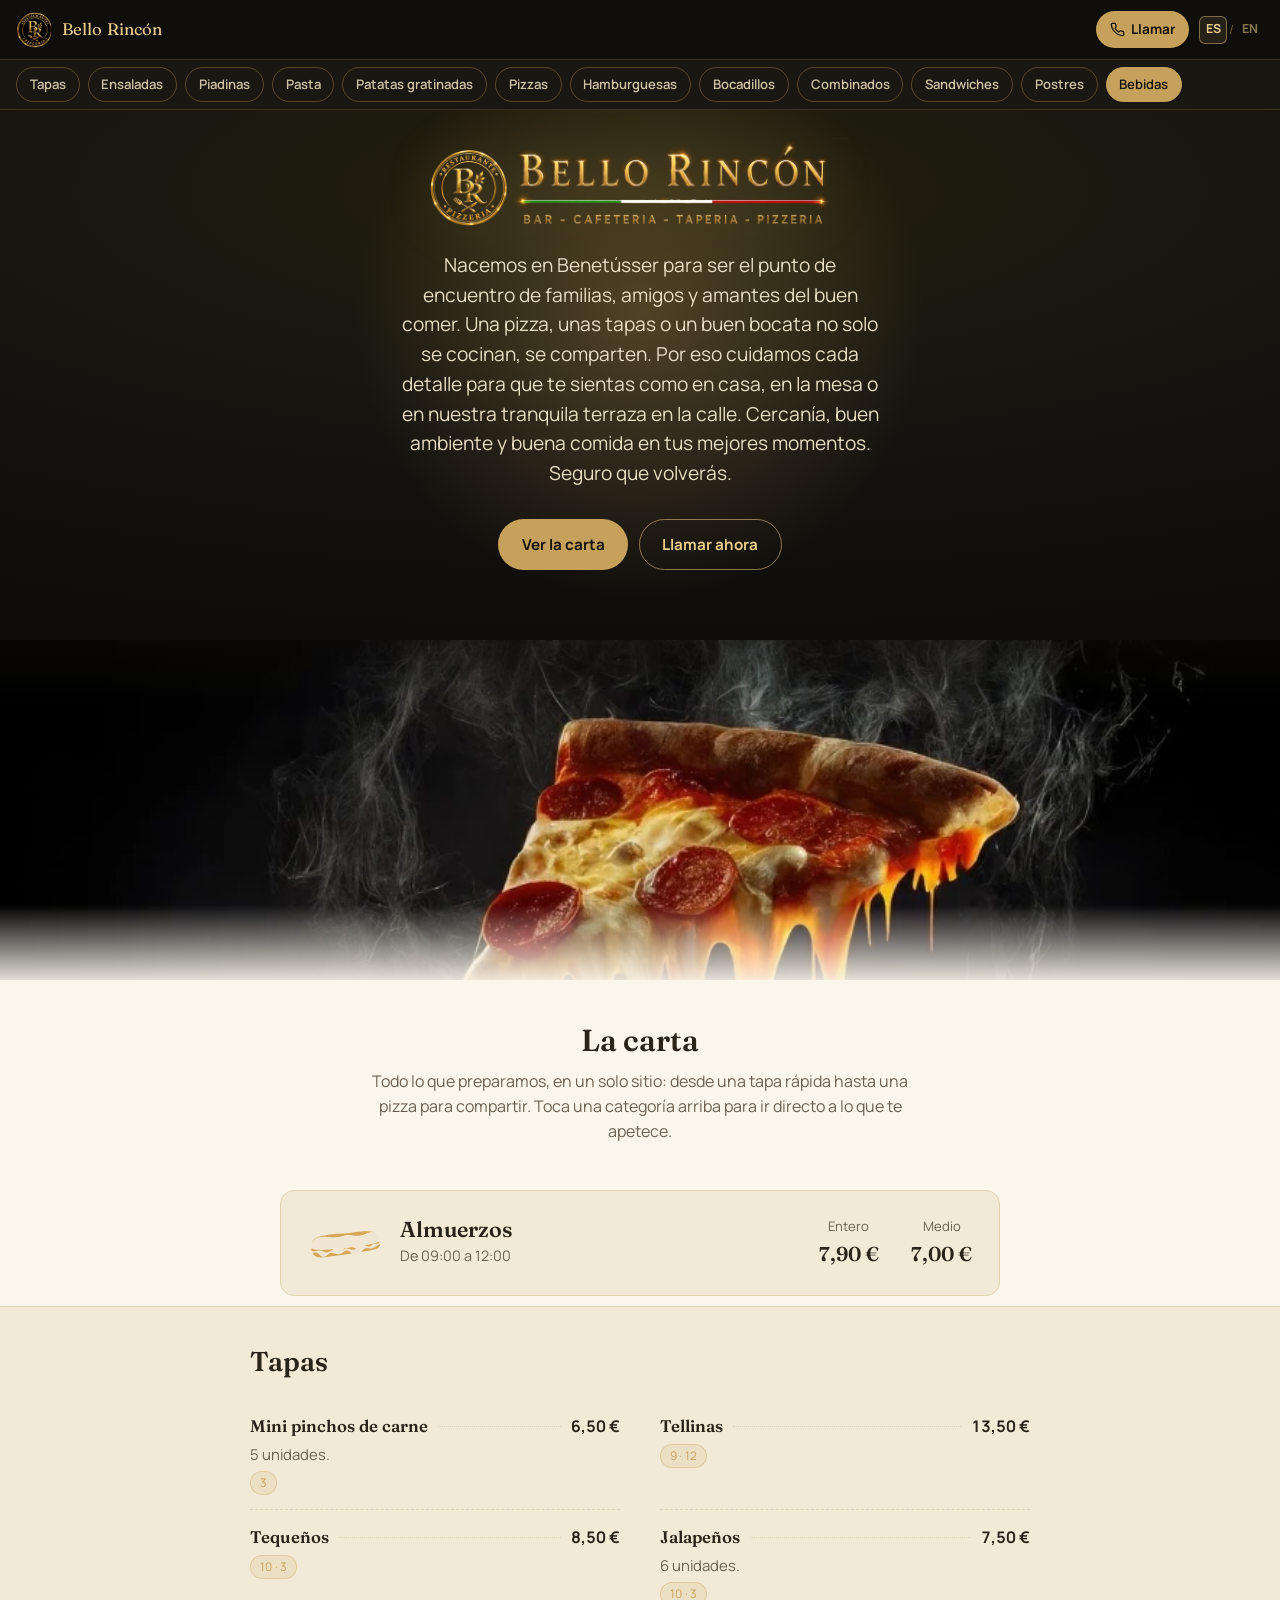
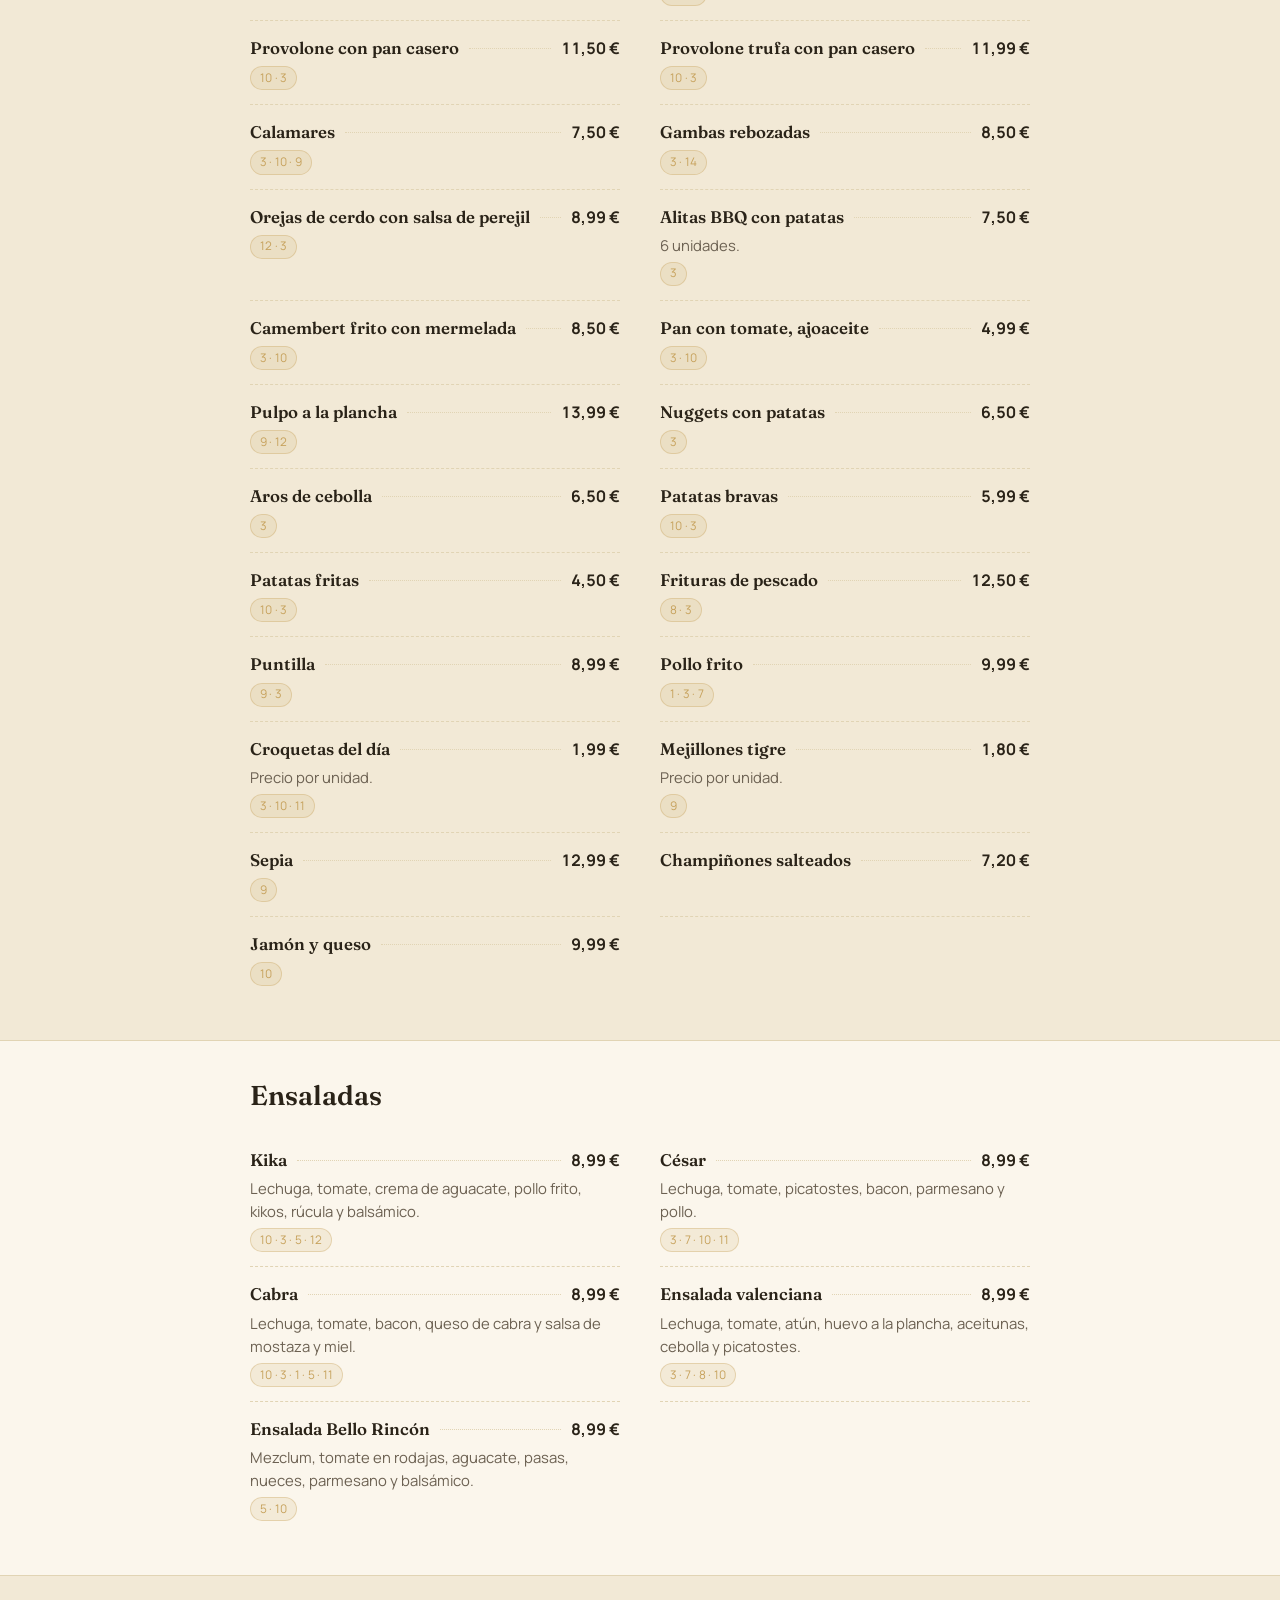
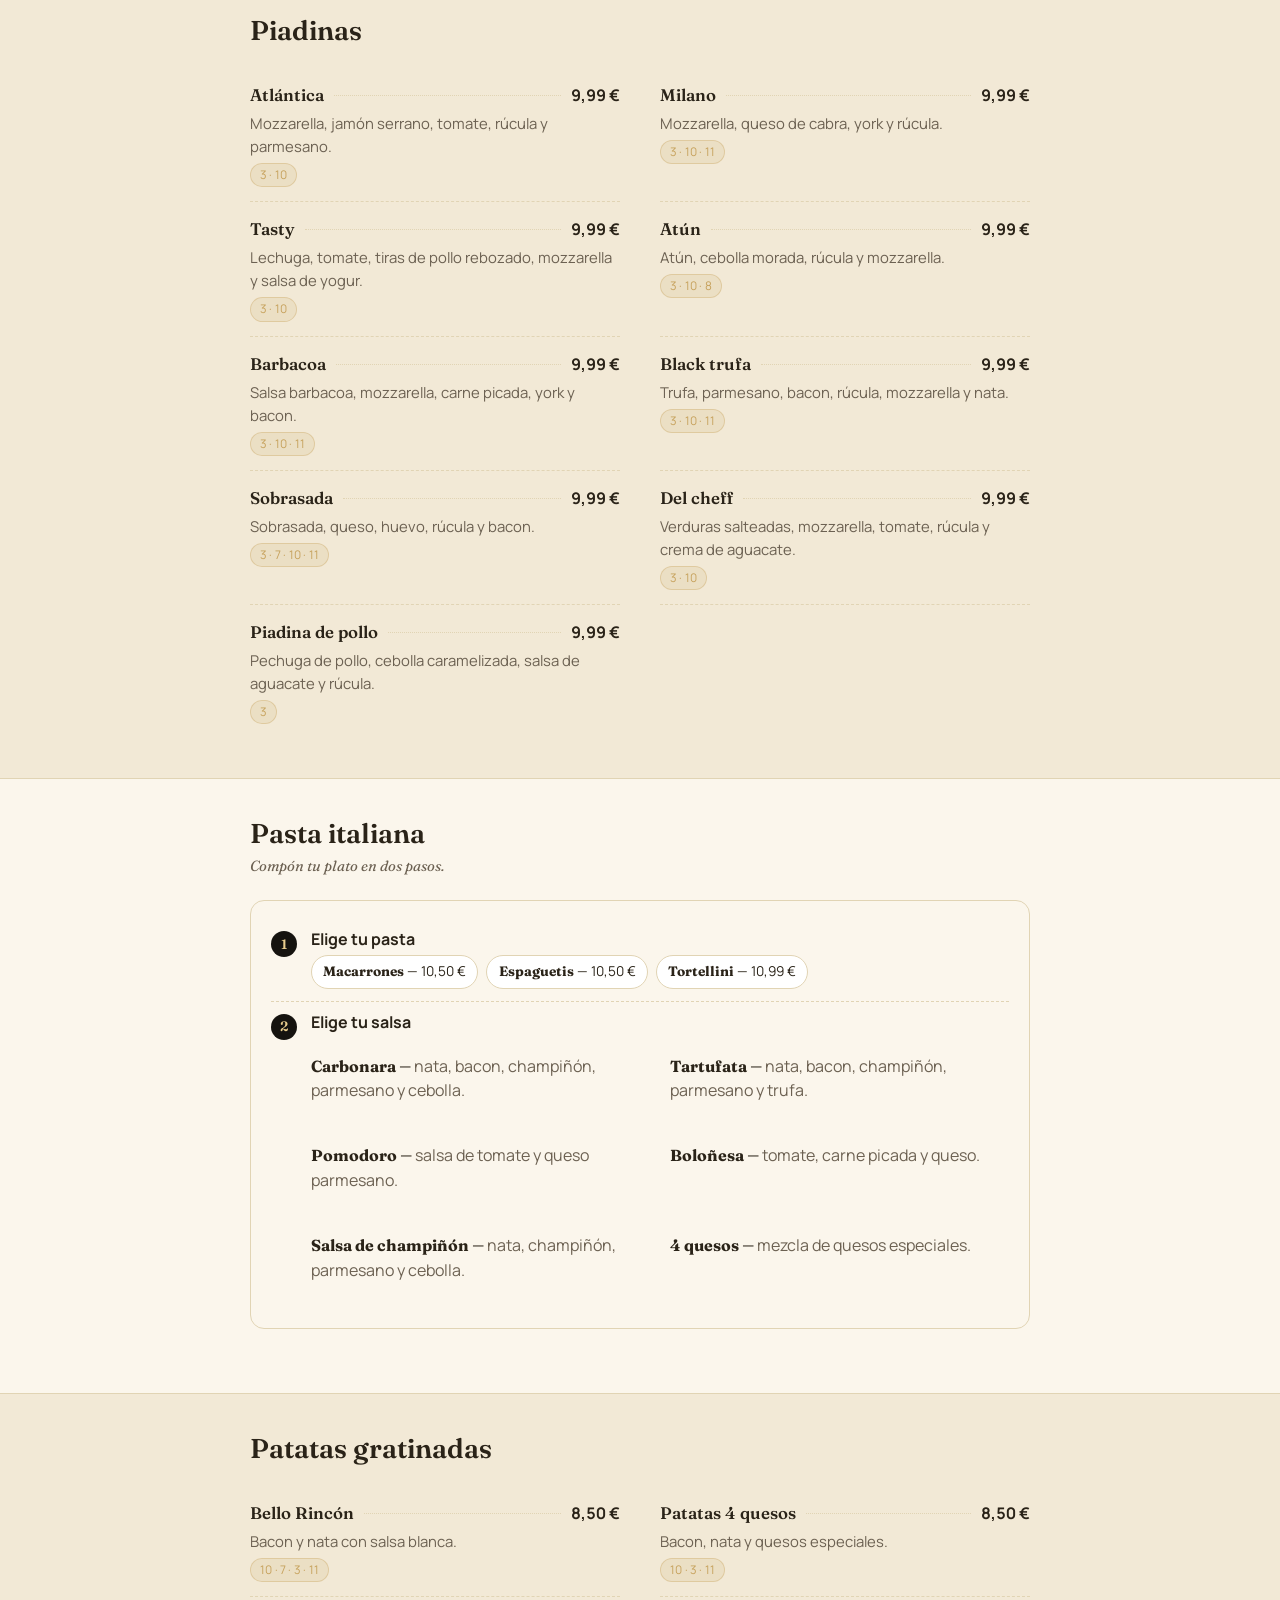
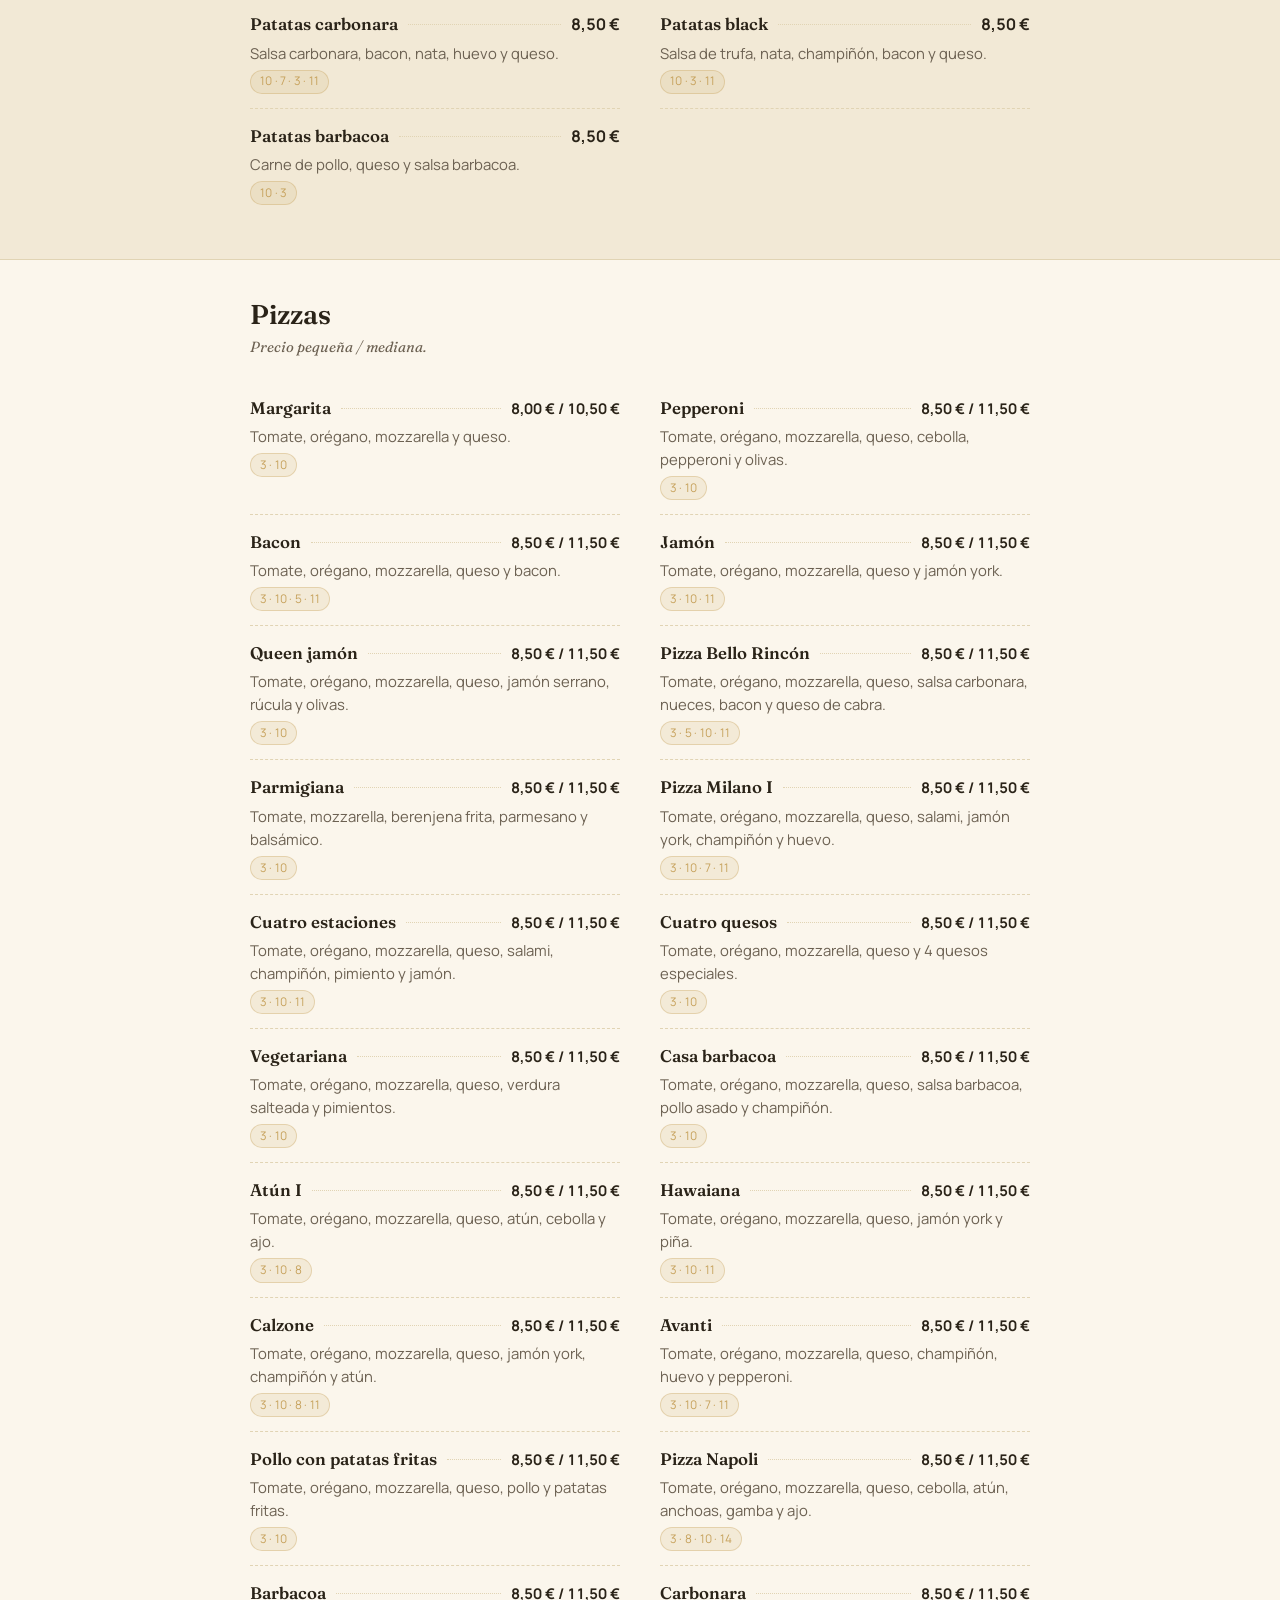
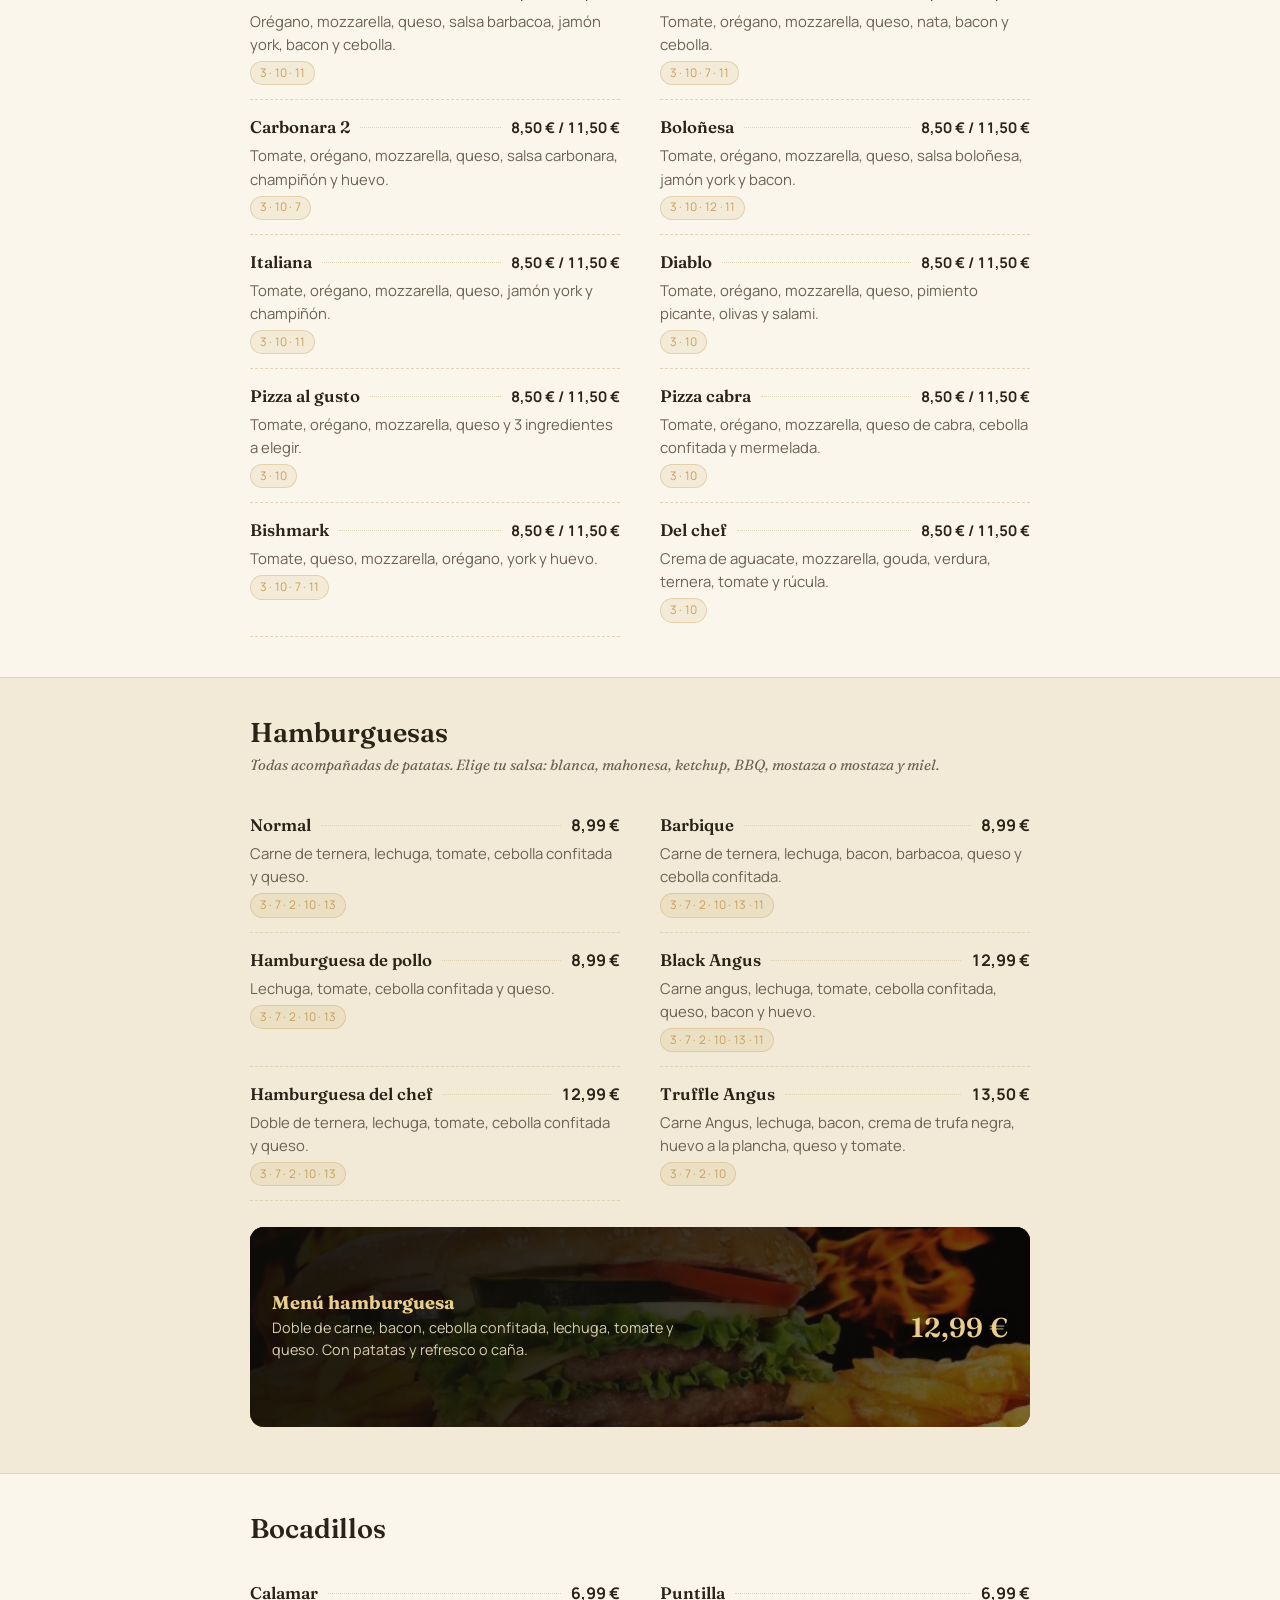
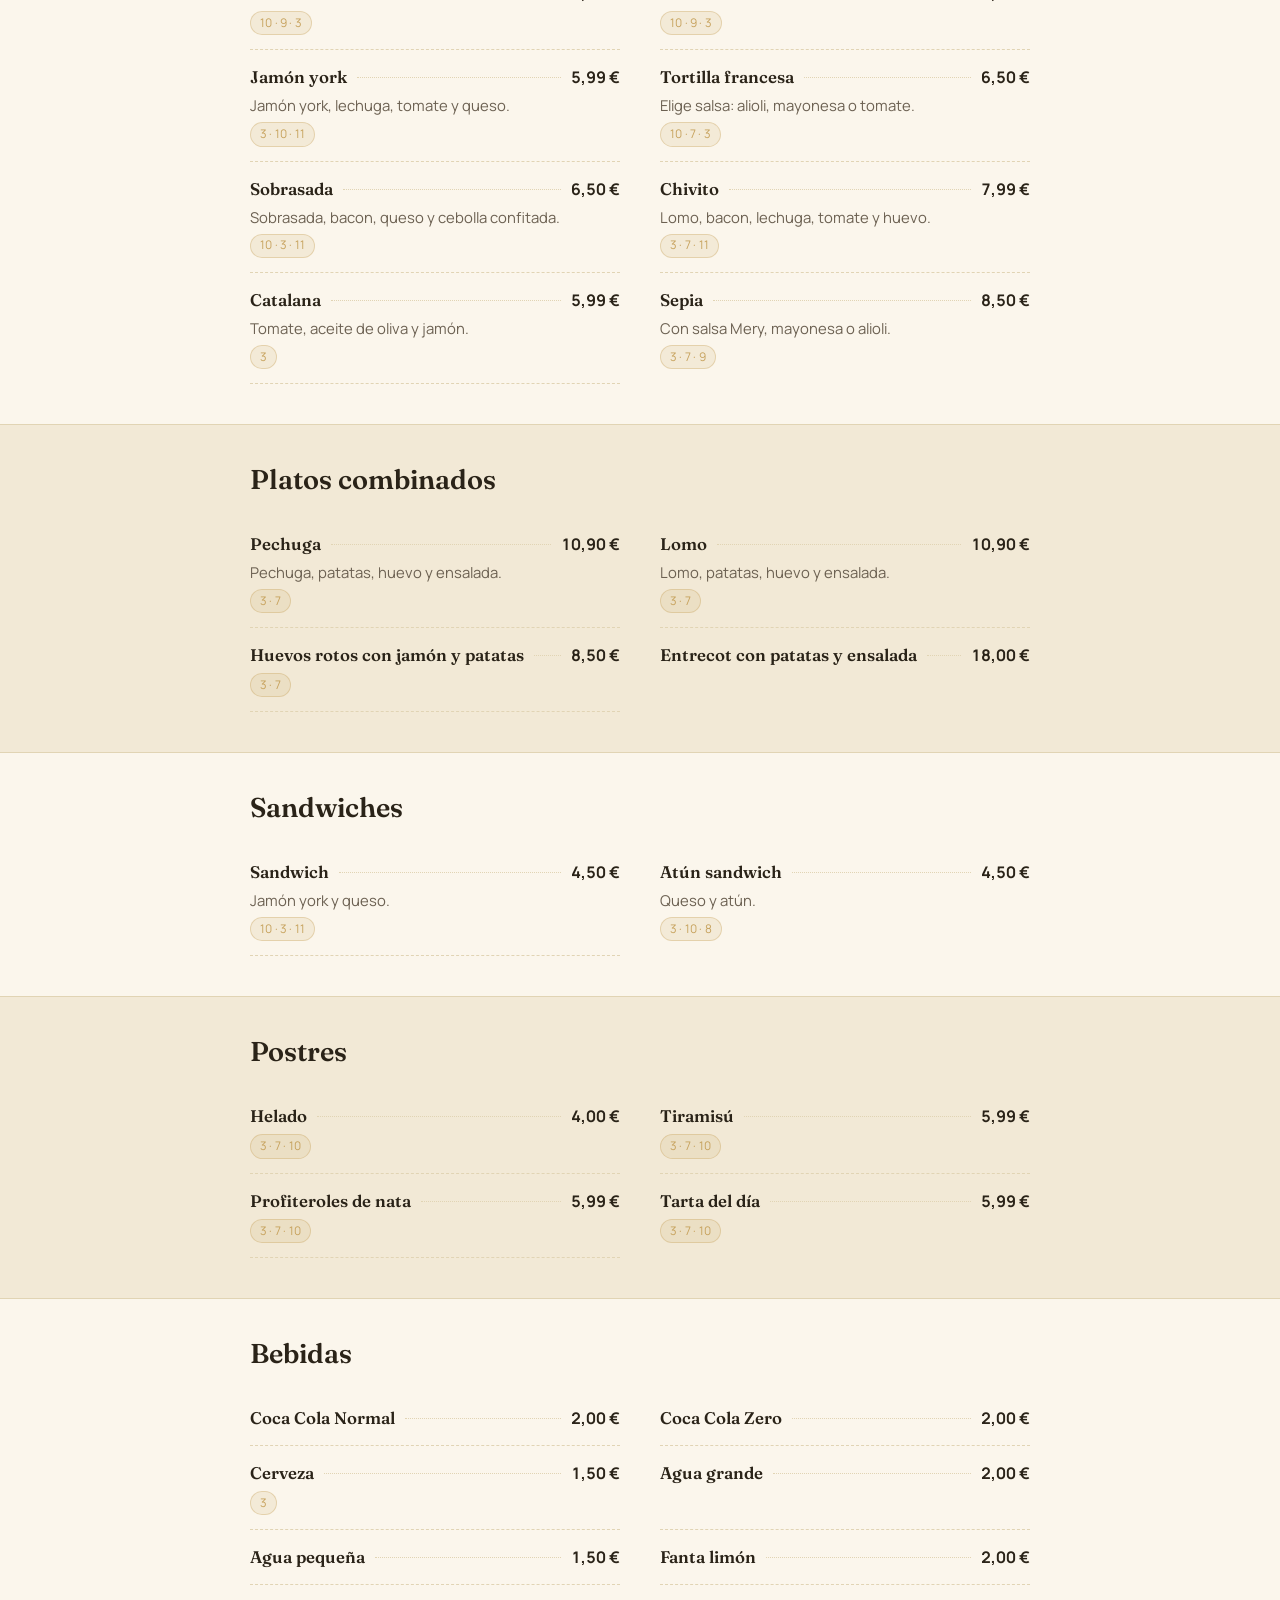
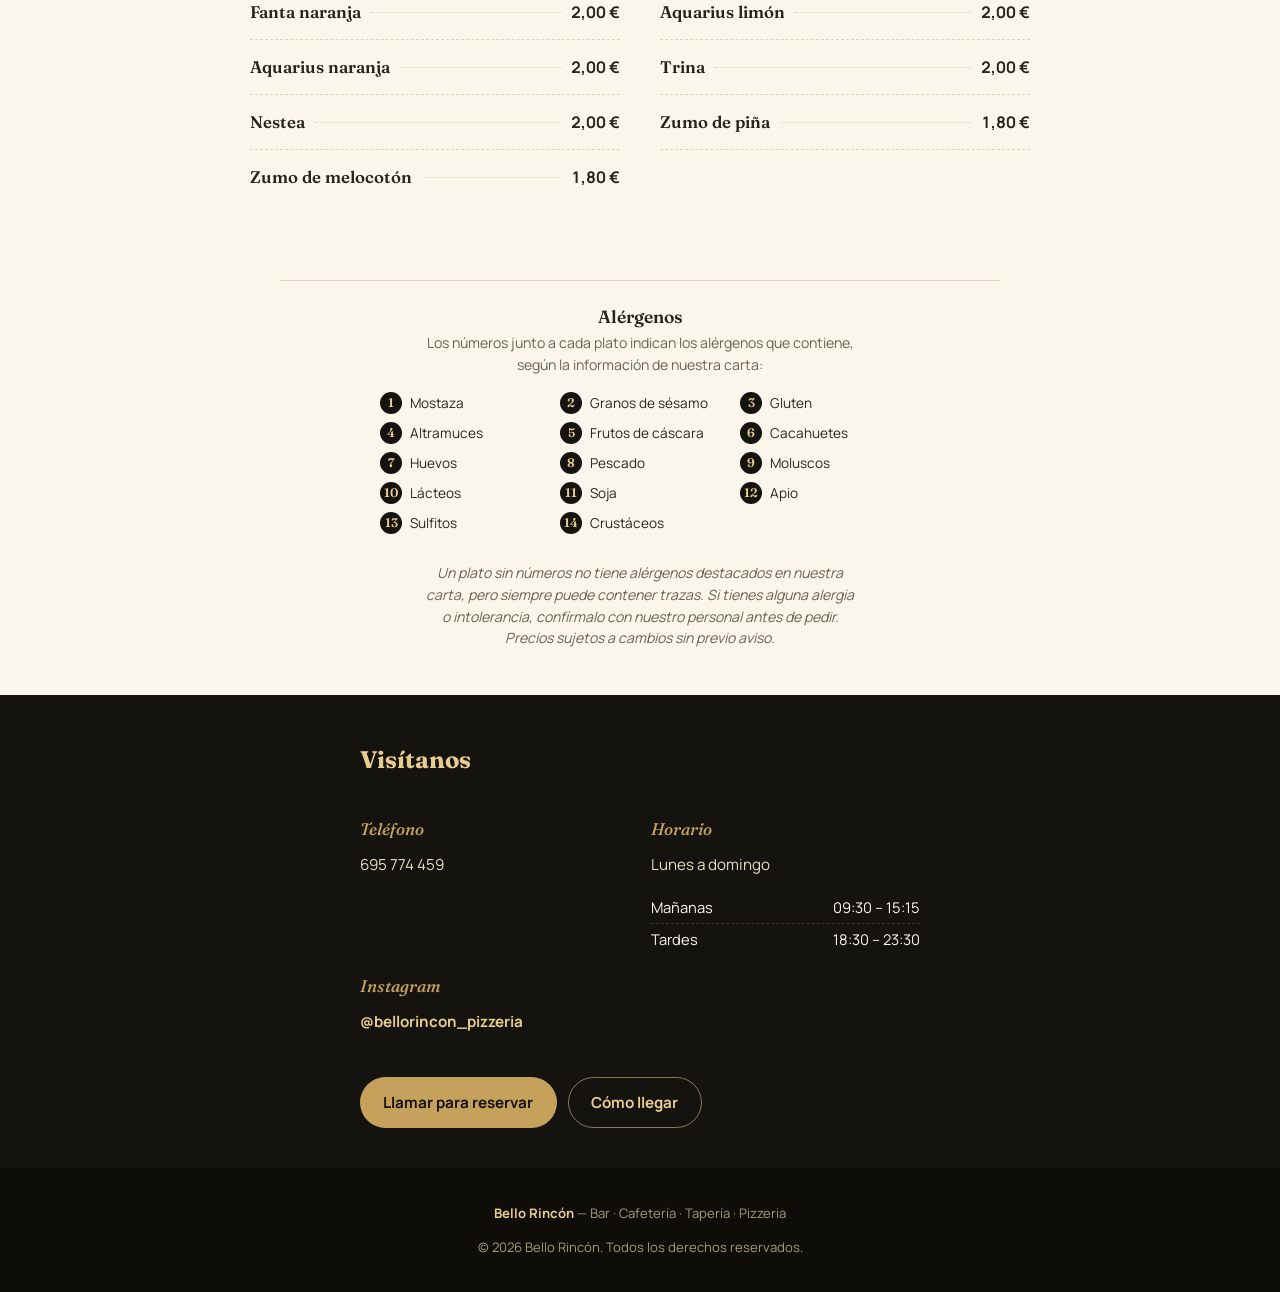
==== commit 5eaae704: "Add files via upload" ====
--- a/index.html
+++ b/index.html
@@ -77,7 +77,7 @@
         <img class="hero-logo" src="img/logo-banner.png" alt="Bello Rincón — Bar, Cafetería, Tapería, Pizzeria" width="1800" height="377">
       </picture>
       <div>&nbsp</div>
-      <p class="hero-tag">Nacemos en Benetússer con el objetivo de convertirnos en el punto de encuentro de familias, amigos y amantes del buen comer. Creemos que una pizza, una comida, unas tapas o unos buenos bocatas, no solo se cocinan, se comparten. Por eso, en nuestro local cada detalle está pensado para que te sientas como en casa, ya sea disfrutando de un almuerzo, de una comida, de un tardeo con amigos o una cena familiar o con amigos cualquier día de la semana, o recogiendo tu pedido recién salido del horno para disfrutarlo en casa. Contamos con una magnífica y tranquila terraza en la calle. Sobre todo te ofrecemos cercanía y buen ambiente, además de buenos y ricos llantares que disfrutar en tus mejores momentos. Seguro que volverás.</p>
+      <p class="hero-tag">Nacemos en Benetússer para ser el punto de encuentro de familias, amigos y amantes del buen comer. Una pizza, unas tapas o un buen bocata no solo se cocinan, se comparten. Por eso cuidamos cada detalle para que te sientas como en casa, en la mesa o en nuestra tranquila terraza en la calle. Cercanía, buen ambiente y buena comida en tus mejores momentos. Seguro que volverás.</p>
       <div class="hero-actions">
         <a href="#carta" class="btn btn-primary">Ver la carta</a>
         <a href="tel:+34695774459" class="btn btn-ghost">Llamar ahora</a>
@@ -451,7 +451,7 @@
       <!-- TODO: cuando tengas la dirección exacta, añádela aquí y sustituye el enlace de "Cómo llegar" por el de Google Maps del local -->
       <div class="info-actions">
         <a href="tel:+34695774459" class="btn btn-primary">Llamar para reservar</a>
-        <a href="https://www.google.com/maps/search/?api=1&query=Bello+Rinc%C3%B3n+Restaurante+Pizzeria" target="_blank" rel="noopener" class="btn btn-ghost">Cómo llegar</a>
+        <a href="https://maps.app.goo.gl/o9fak8UwY63JpA5T8" target="_blank" rel="noopener" class="btn btn-ghost">Cómo llegar</a>
       </div>
     </div>
   </section>
@@ -461,16 +461,11 @@
 <footer class="site-footer">
   <p><strong>Bello Rincón</strong> — Bar · Cafetería · Tapería · Pizzeria</p>
   <p>© <span id="year"></span> Bello Rincón. Todos los derechos reservados.</p>
-  <p class="footer-links">
-    <a href="aviso-legal.html">Aviso legal</a>
-    <span class="sep">·</span>
-    <a href="politica-privacidad.html">Política de privacidad</a>
-  </p>
 </footer>
 
 <div class="mobile-cta">
   <a href="tel:+34695774459" class="cta-call">Llamar</a>
-  <a href="https://www.google.com/maps/search/?api=1&query=Bello+Rinc%C3%B3n+Restaurante+Pizzeria" target="_blank" rel="noopener" class="cta-map">Cómo llegar</a>
+  <a href="https://maps.app.goo.gl/o9fak8UwY63JpA5T8" target="_blank" rel="noopener" class="cta-map">Cómo llegar</a>
 </div>
 
 <script src="js/script.js"></script>
--- a/css/style.css
+++ b/css/style.css
@@ -352,12 +352,13 @@
 
 .hero-tag{
   color:#e7ddc4;
-  font-size:1.6rem;
+  font-size:1.2rem;
   max-width:40ch;
   margin:0 auto;
   opacity:0;
   animation:hero-fade-in .7s ease-out 1.15s forwards;
-  font-family:"Seramonde Trial", var(--font-body);
+  font-family: var(--font-body);
+  /*font-family:"Seramonde Trial", var(--font-body);*/
 }
 
 .hero-actions{
@@ -1115,6 +1116,19 @@
     gap: 16px;
   }
 
+   @media (max-width: 640px){
+     .hero{
+       padding: 20px 16px 48px;
+     }
+     .hero-logo{
+       width: min(85%, 300px);
+     }
+     .hero-tag{
+       font-size: 1.05rem;
+       max-width: 32ch;
+     }
+   }
+
   .almuerzos-title{
     justify-content: center;
   }
@@ -1129,98 +1143,3 @@
      flex-basis: auto;
    }
 }
-
-
-/* =========================================================
-   PÁGINAS LEGALES (Aviso legal / Política de privacidad)
-   ========================================================= */
-
-.legal-page{
-  padding:40px 20px 70px;
-}
-
-.legal-page .container{
-  max-width:720px;
-}
-
-.back-link{
-  display:inline-flex;
-  align-items:center;
-  gap:.35rem;
-  color:var(--gold);
-  font-size:.85rem;
-  font-weight:600;
-  margin-bottom:22px;
-}
-
-.back-link:hover{
-  color:var(--text);
-}
-
-.legal-page h1{
-  font-size:1.9rem;
-  margin-bottom:.25em;
-}
-
-.legal-updated{
-  color:var(--text-soft);
-  font-size:.85rem;
-  margin:0 0 2rem;
-}
-
-.legal-page h2{
-  font-family:var(--font-display);
-  color:var(--gold);
-  font-size:1.2rem;
-  margin:2.1rem 0 .6rem;
-}
-
-.legal-page p,
-.legal-page li{
-  color:var(--text);
-  margin:0 0 1rem;
-}
-
-.legal-page ul{
-  padding-left:1.2rem;
-  margin:0 0 1rem;
-}
-
-.legal-page a.inline-link{
-  color:var(--gold);
-  text-decoration:underline;
-  text-underline-offset:2px;
-}
-
-.legal-page a.inline-link:hover{
-  color:var(--text);
-}
-
-.legal-placeholder{
-  background:var(--cream-2);
-  border:1px dashed var(--line);
-  border-radius:5px;
-  padding:1px 7px;
-  color:var(--text-soft);
-  font-style:italic;
-  white-space:nowrap;
-}
-
-.footer-links{
-  margin:6px 0 0;
-}
-
-.footer-links a{
-  color:var(--gold-bright);
-  text-decoration:underline;
-  text-underline-offset:2px;
-}
-
-.footer-links a:hover{
-  color:#fff;
-}
-
-.footer-links .sep{
-  margin:0 .5rem;
-  color:#5c5340;
-}
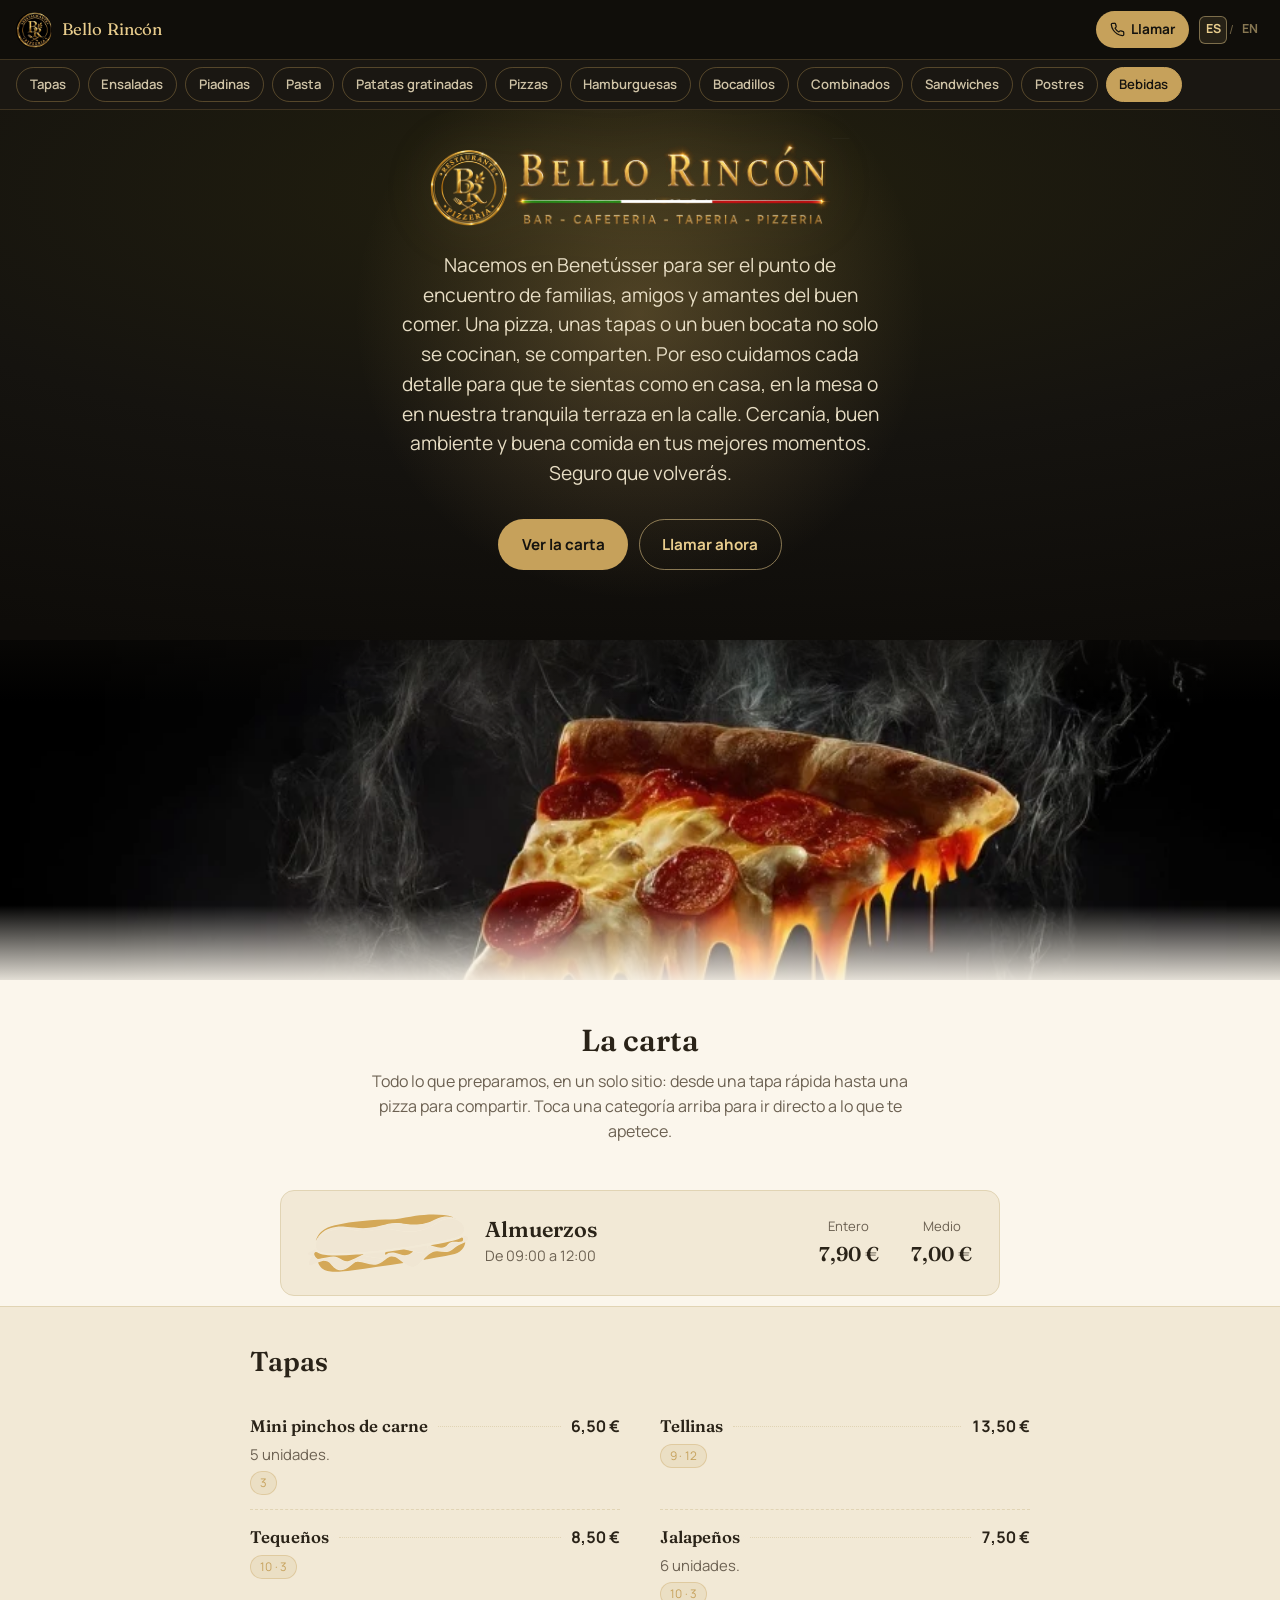
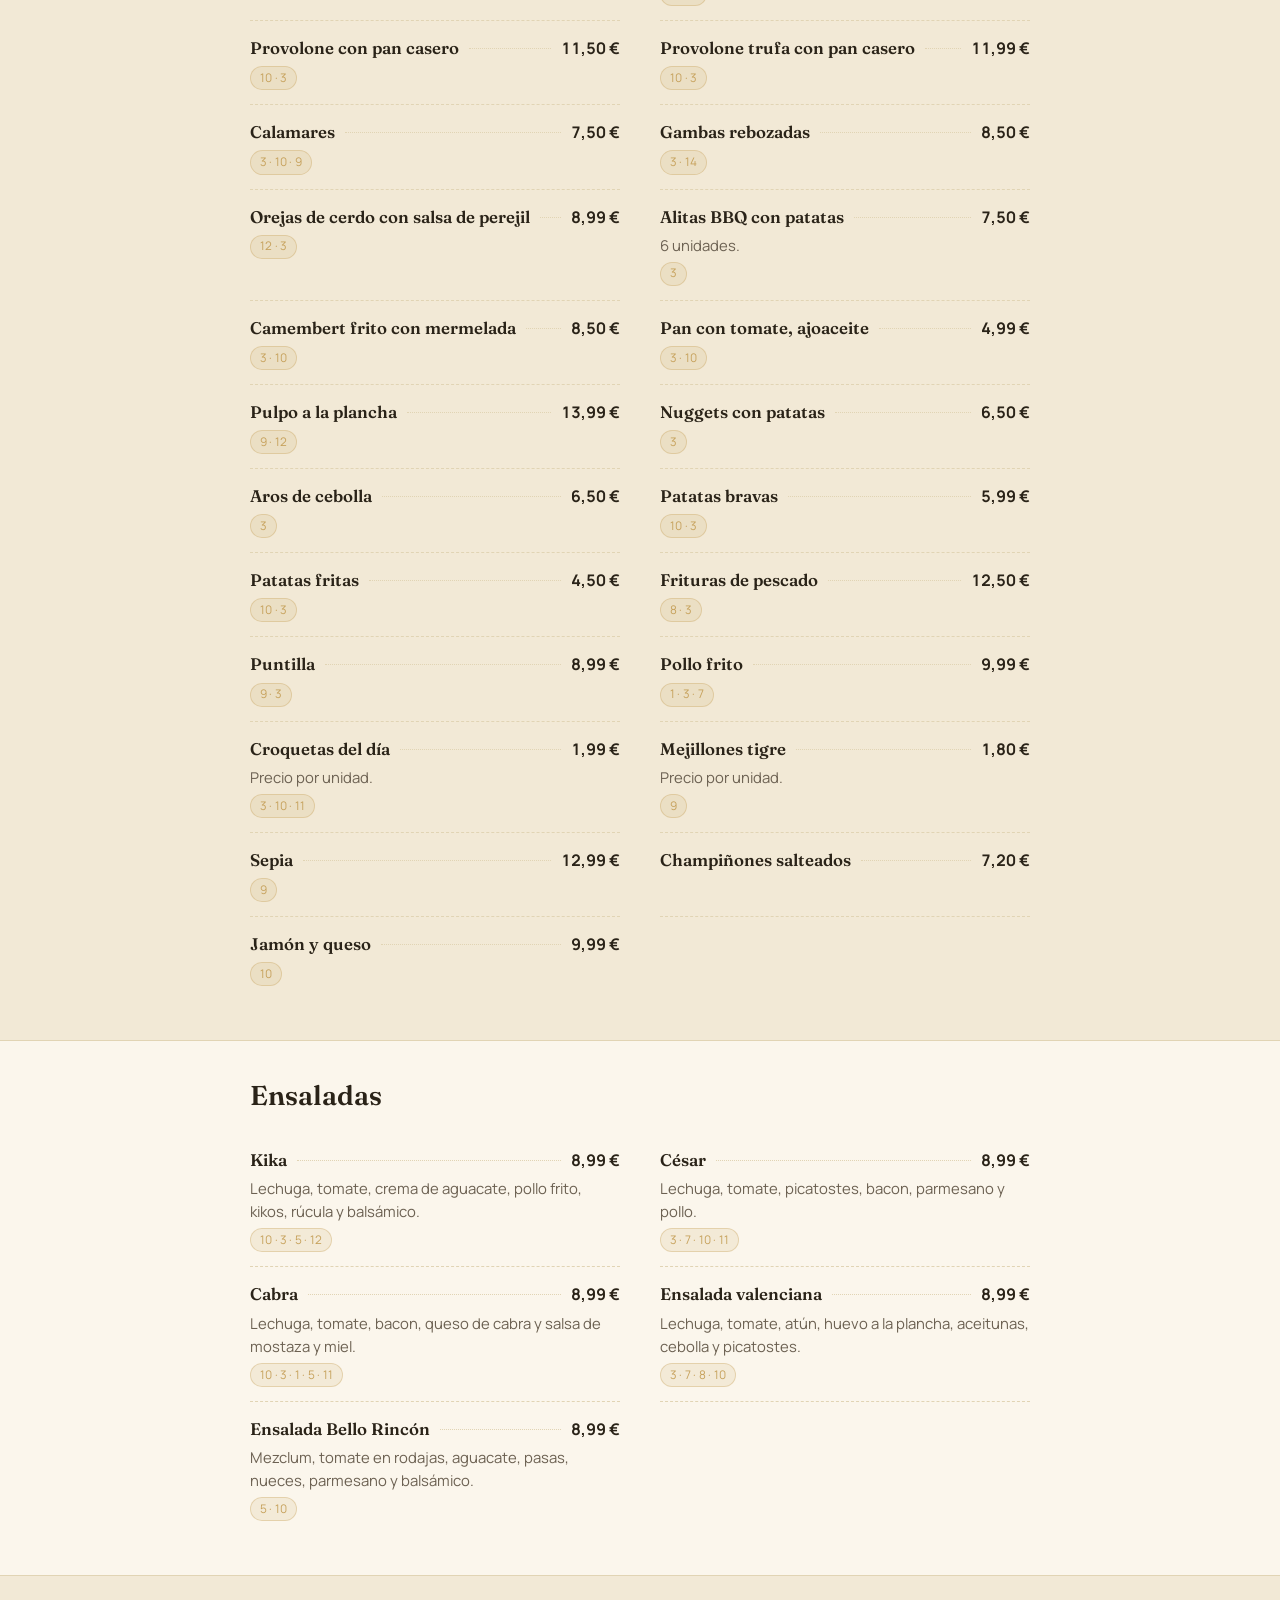
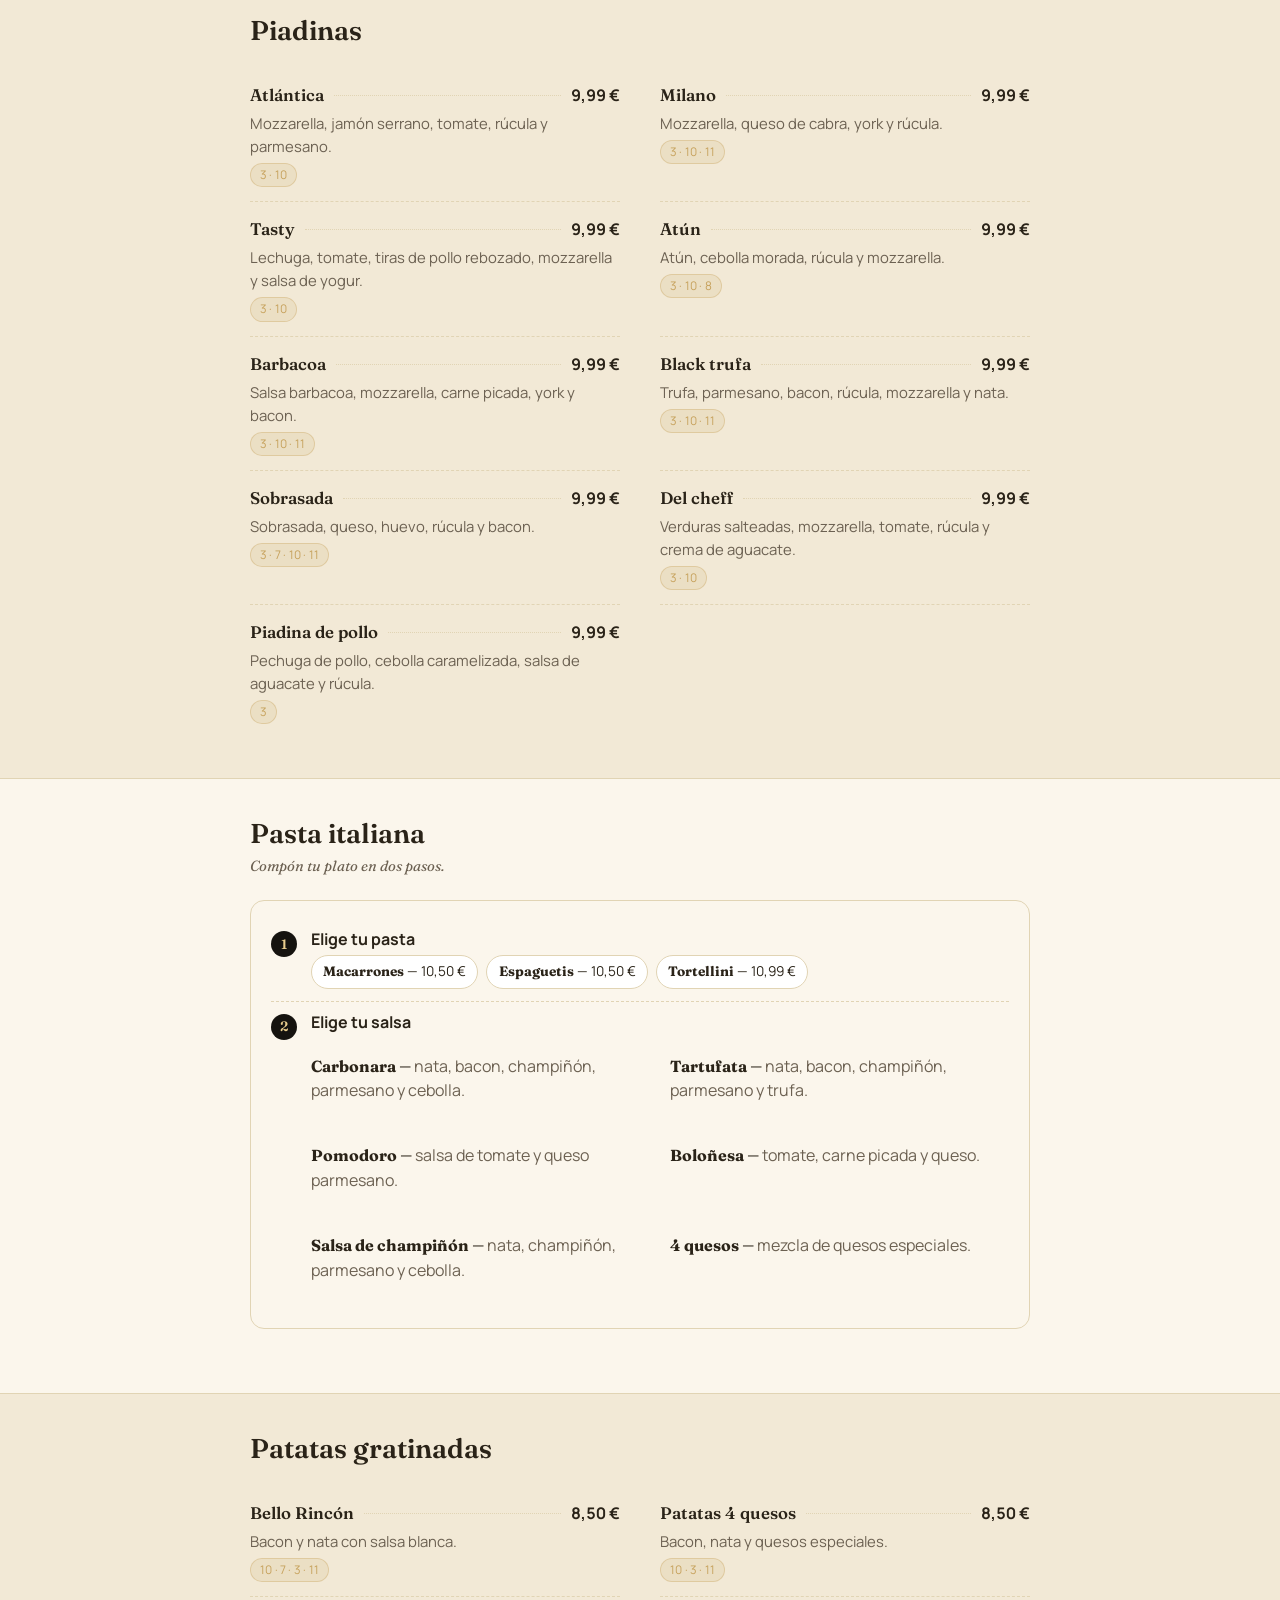
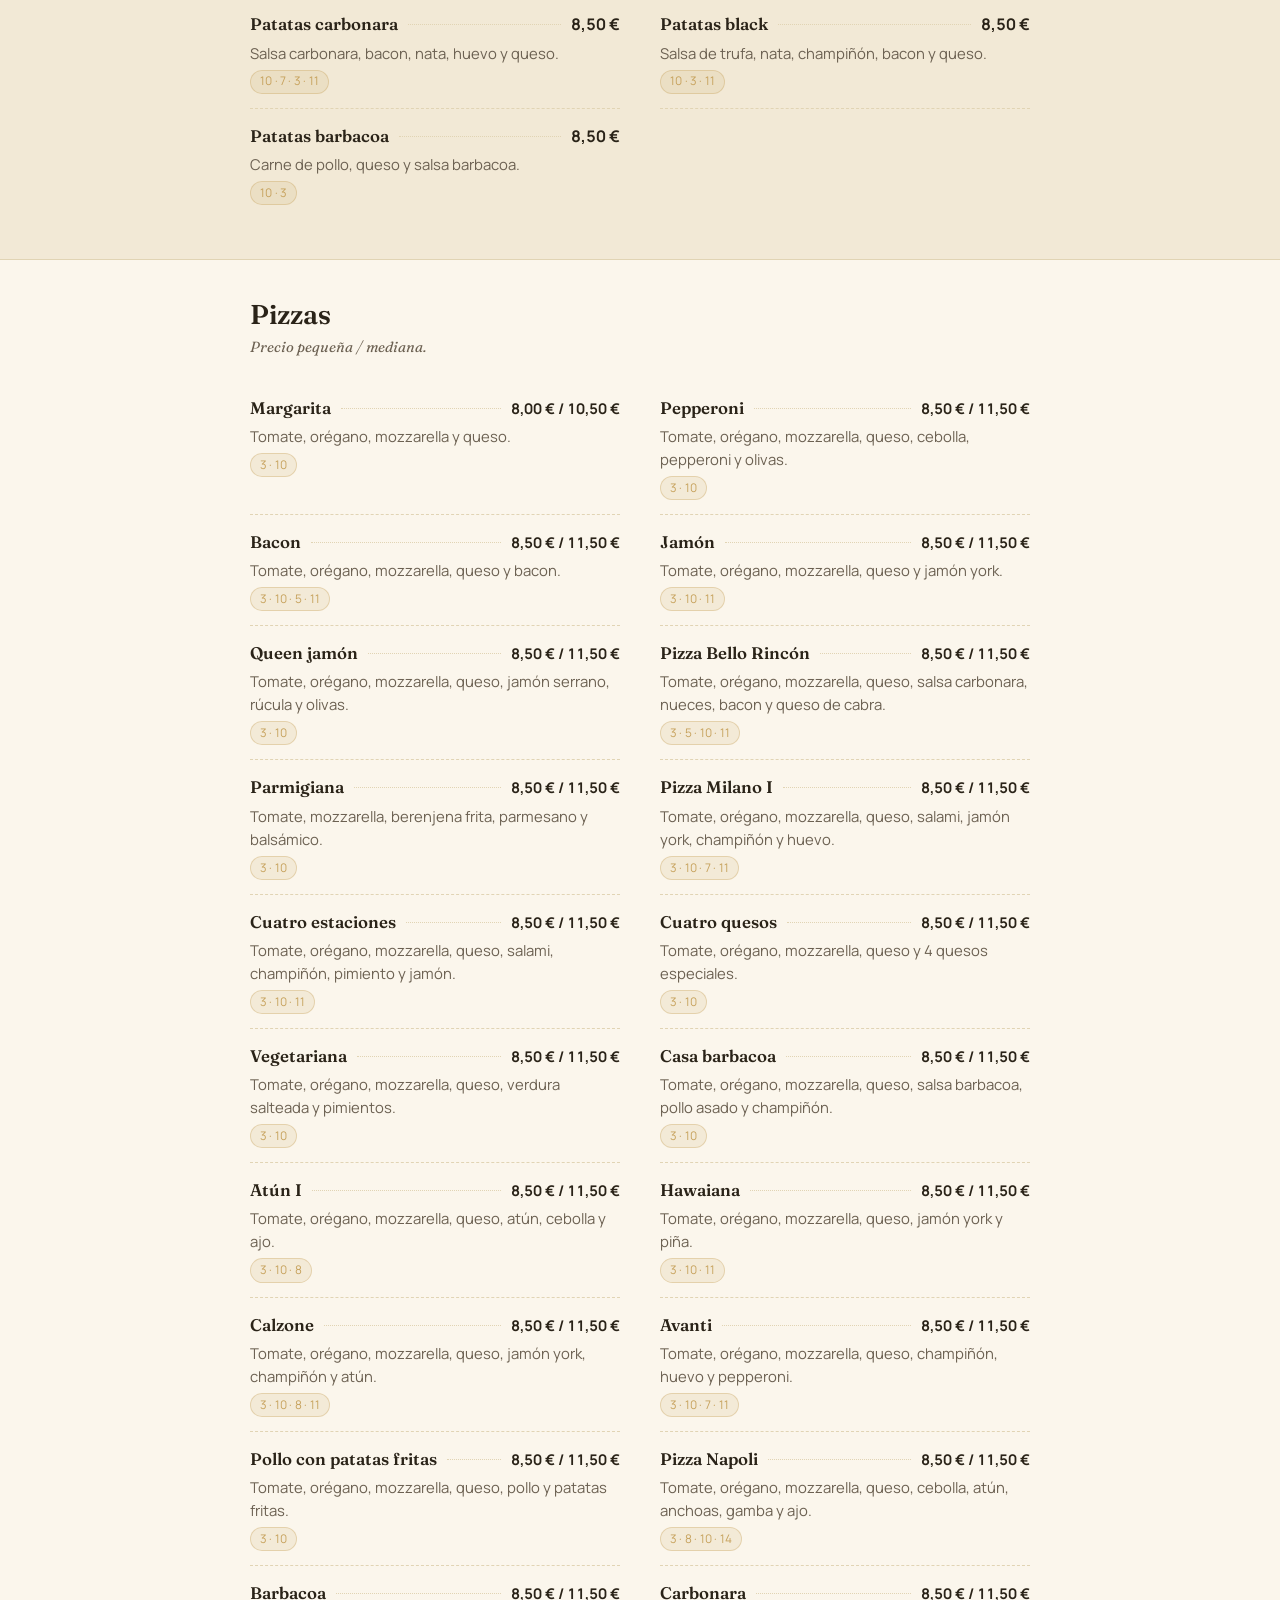
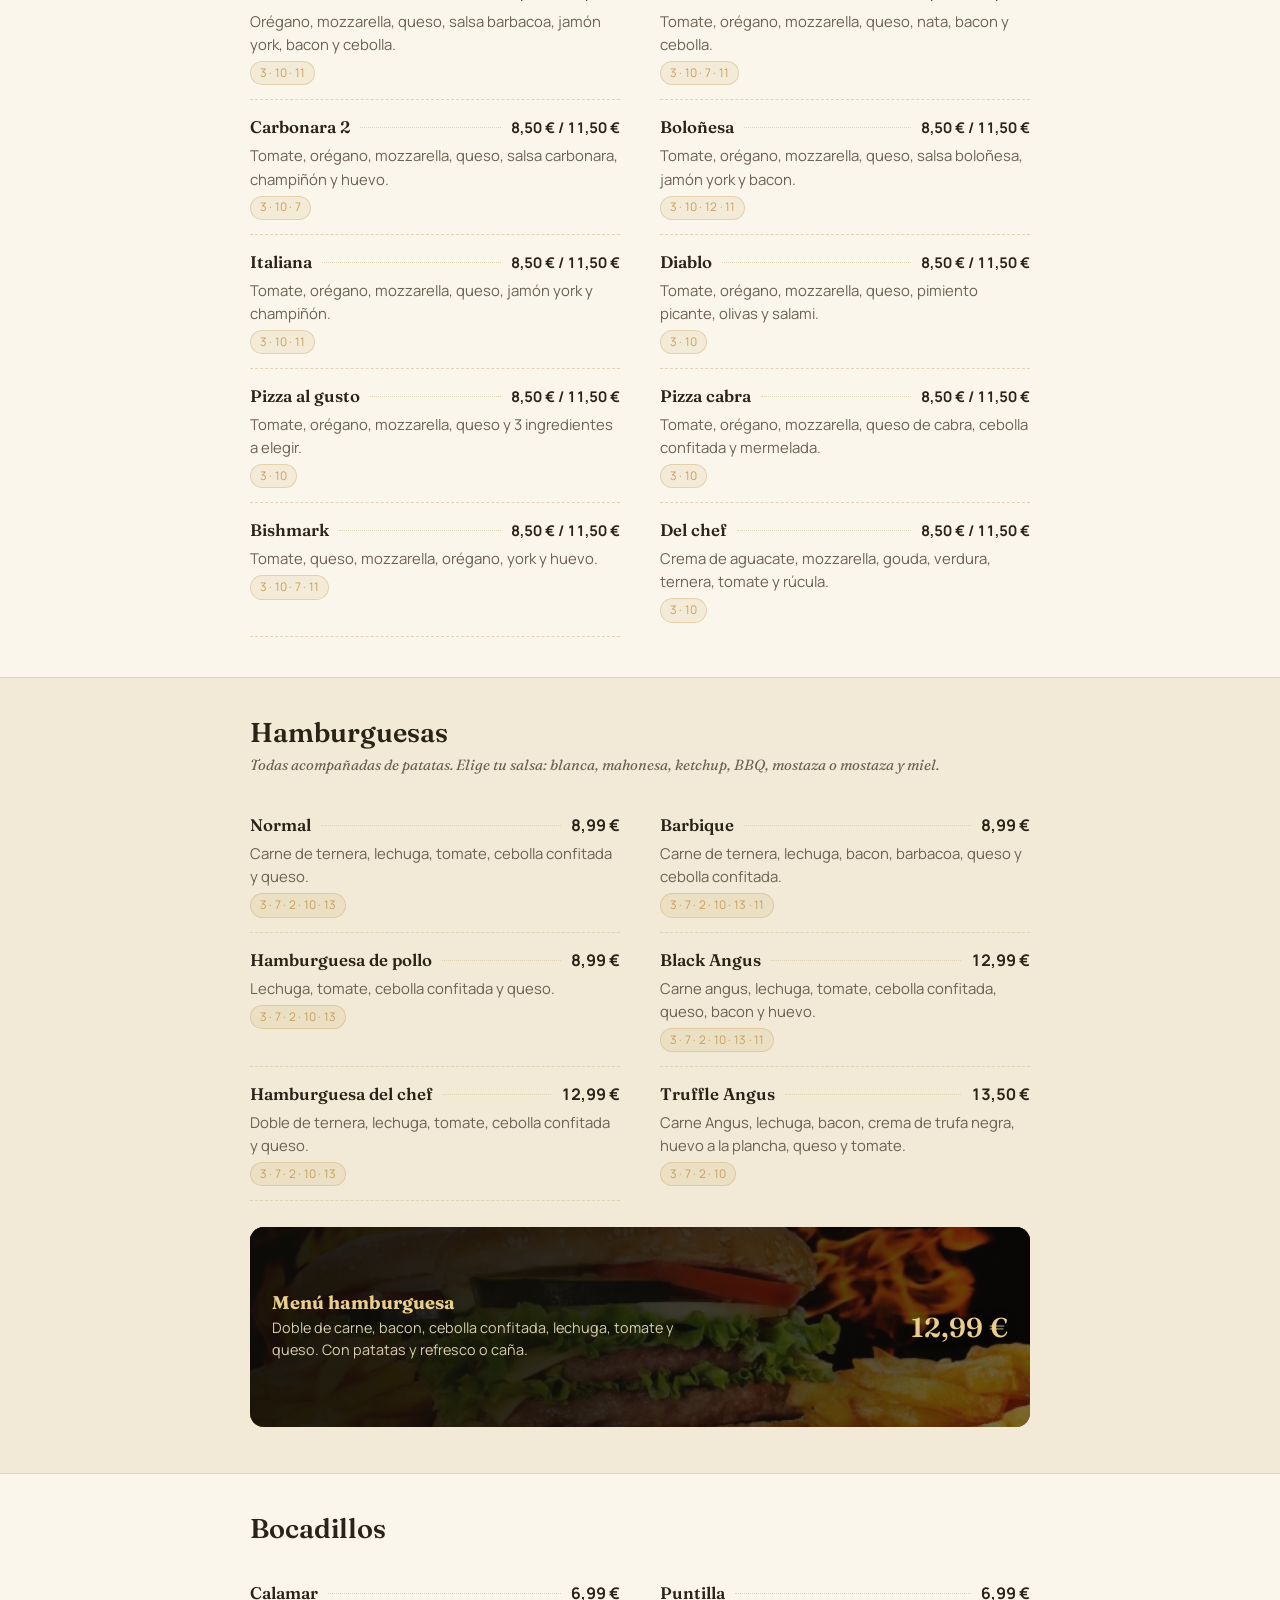
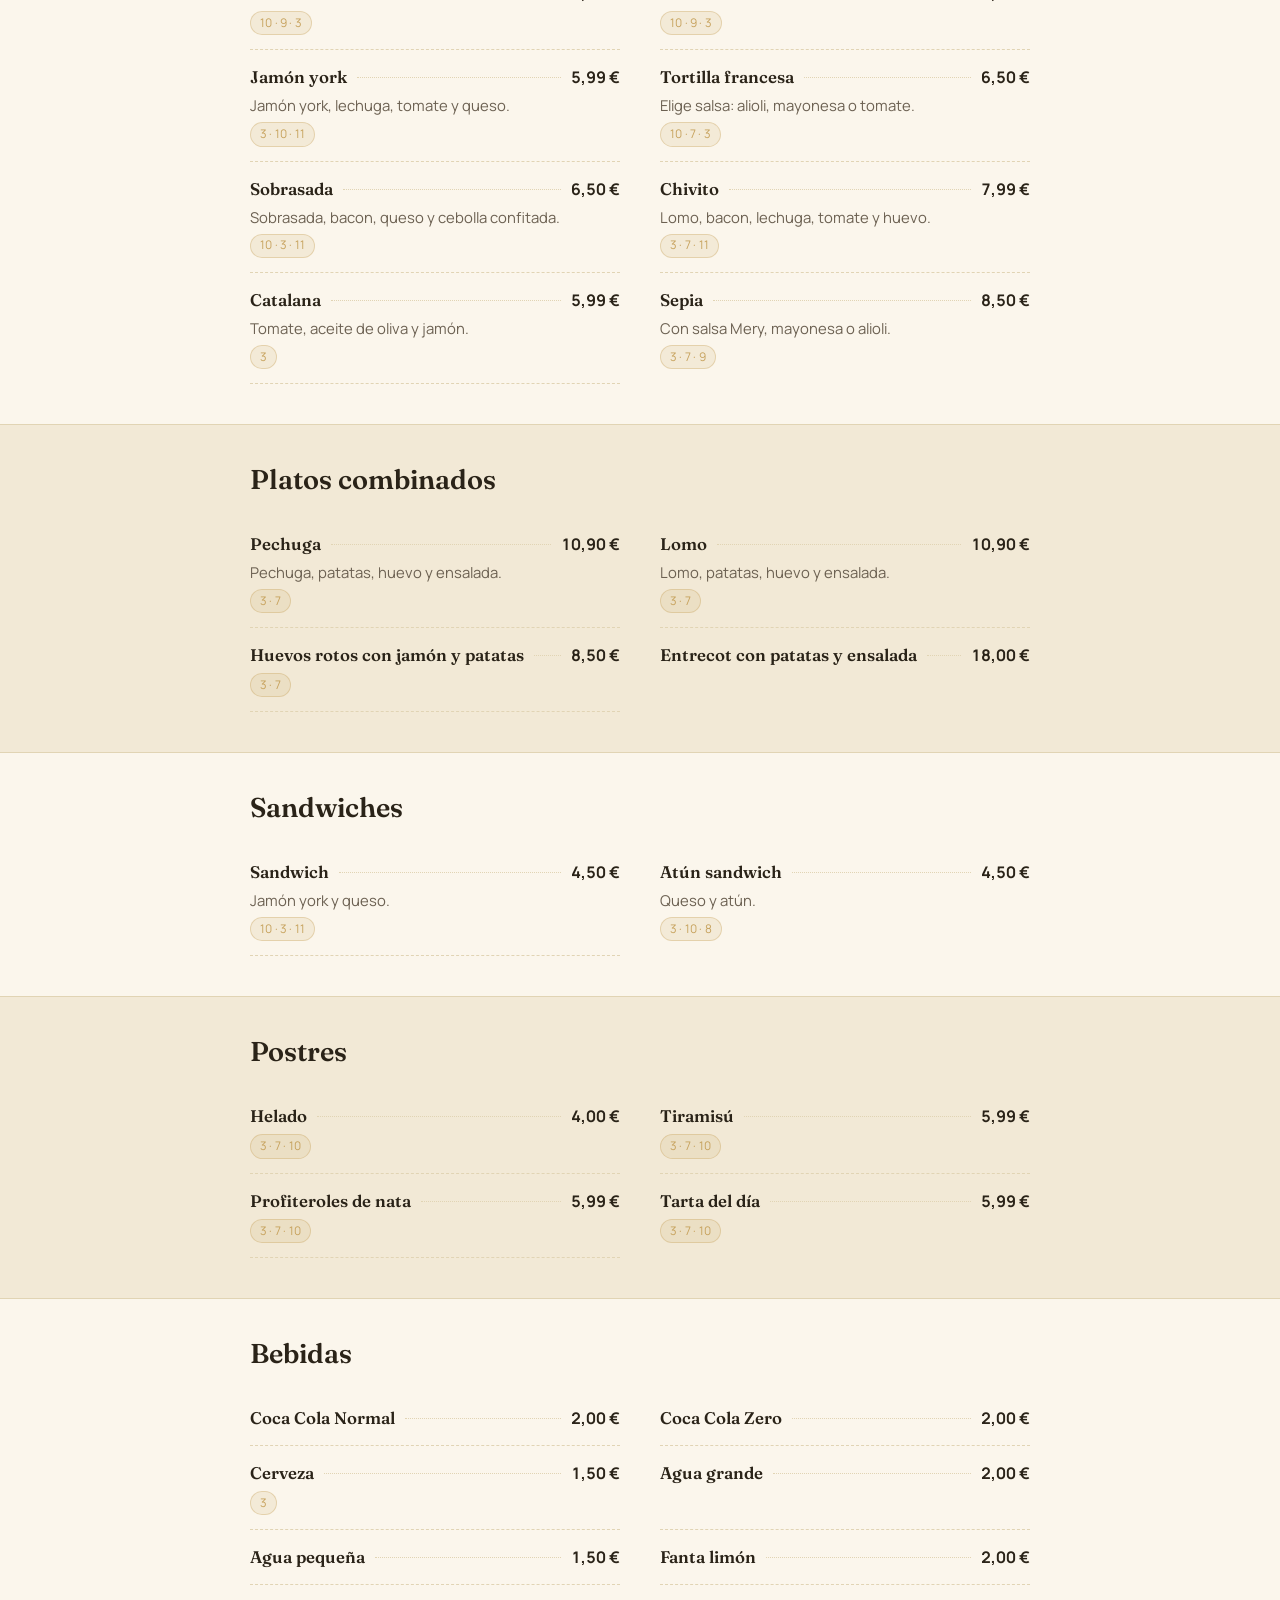
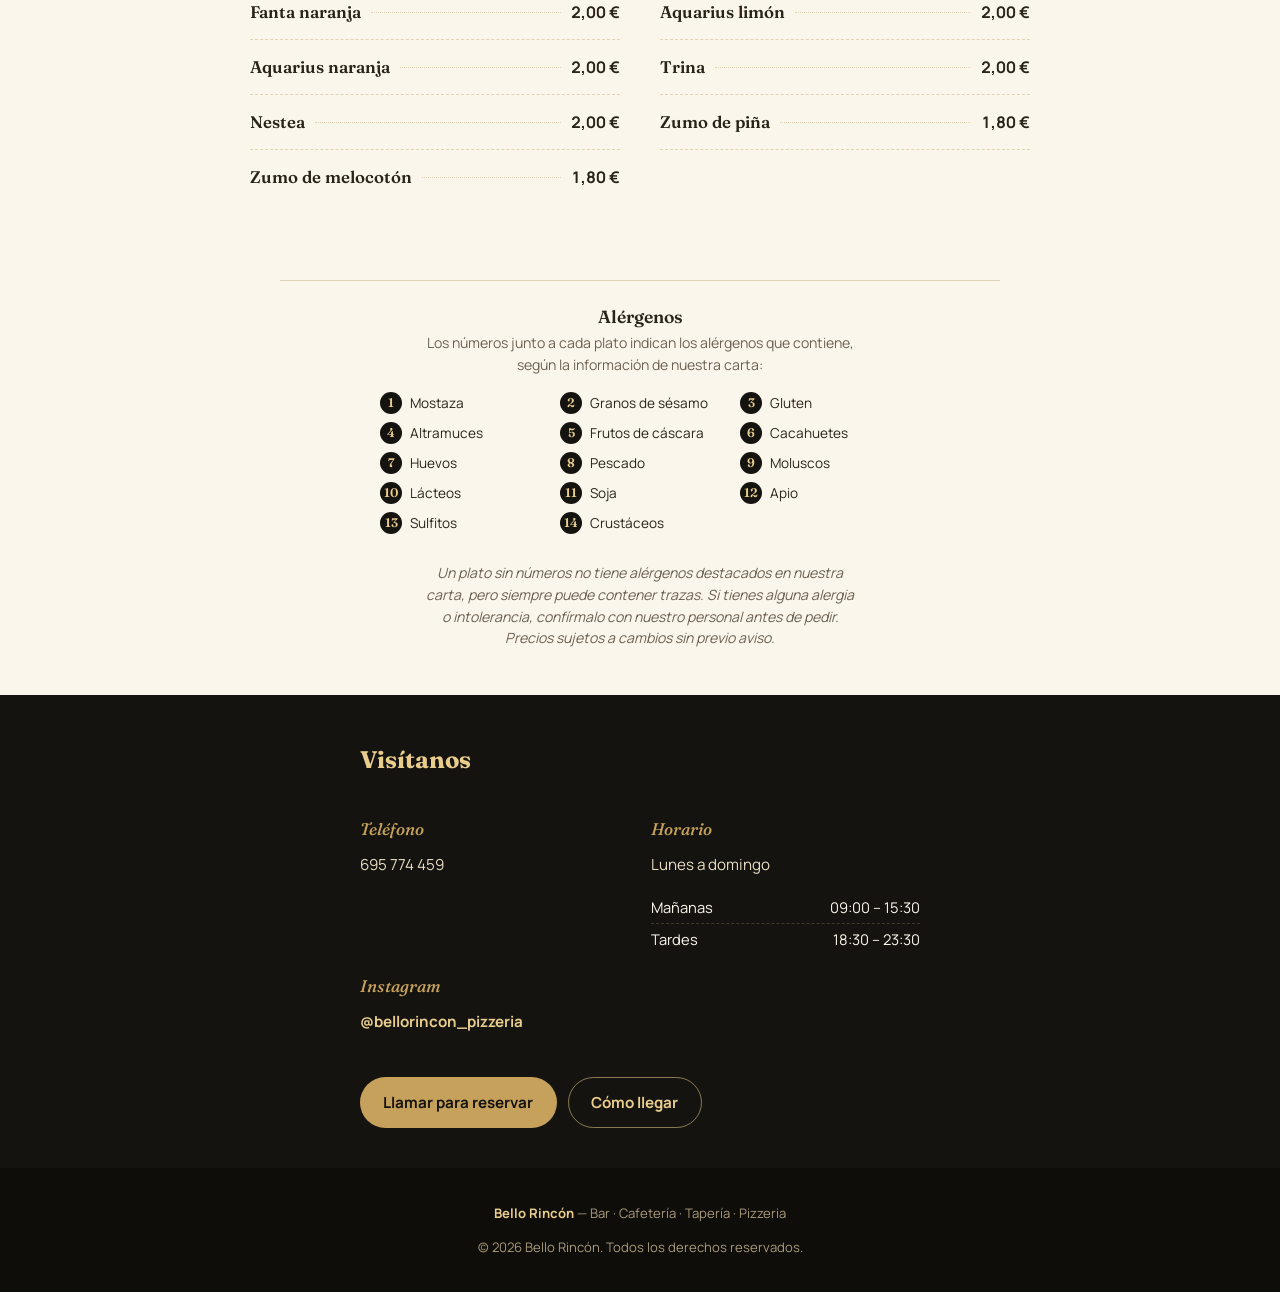
==== commit ab40652f: "Update index.html update horario" ====
--- a/index.html
+++ b/index.html
@@ -431,7 +431,7 @@
         <div class="info-block">
           <h3>Horario</h3>
           <p class="hours-days">Lunes a domingo</p>
-          <div class="hours-row"><span>Mañanas</span><span>09:30 – 15:15</span></div>
+          <div class="hours-row"><span>Mañanas</span><span>09:00 – 15:30</span></div>
           <div class="hours-row"><span>Tardes</span><span>18:30 – 23:30</span></div>
         </div>
         <div class="info-block">
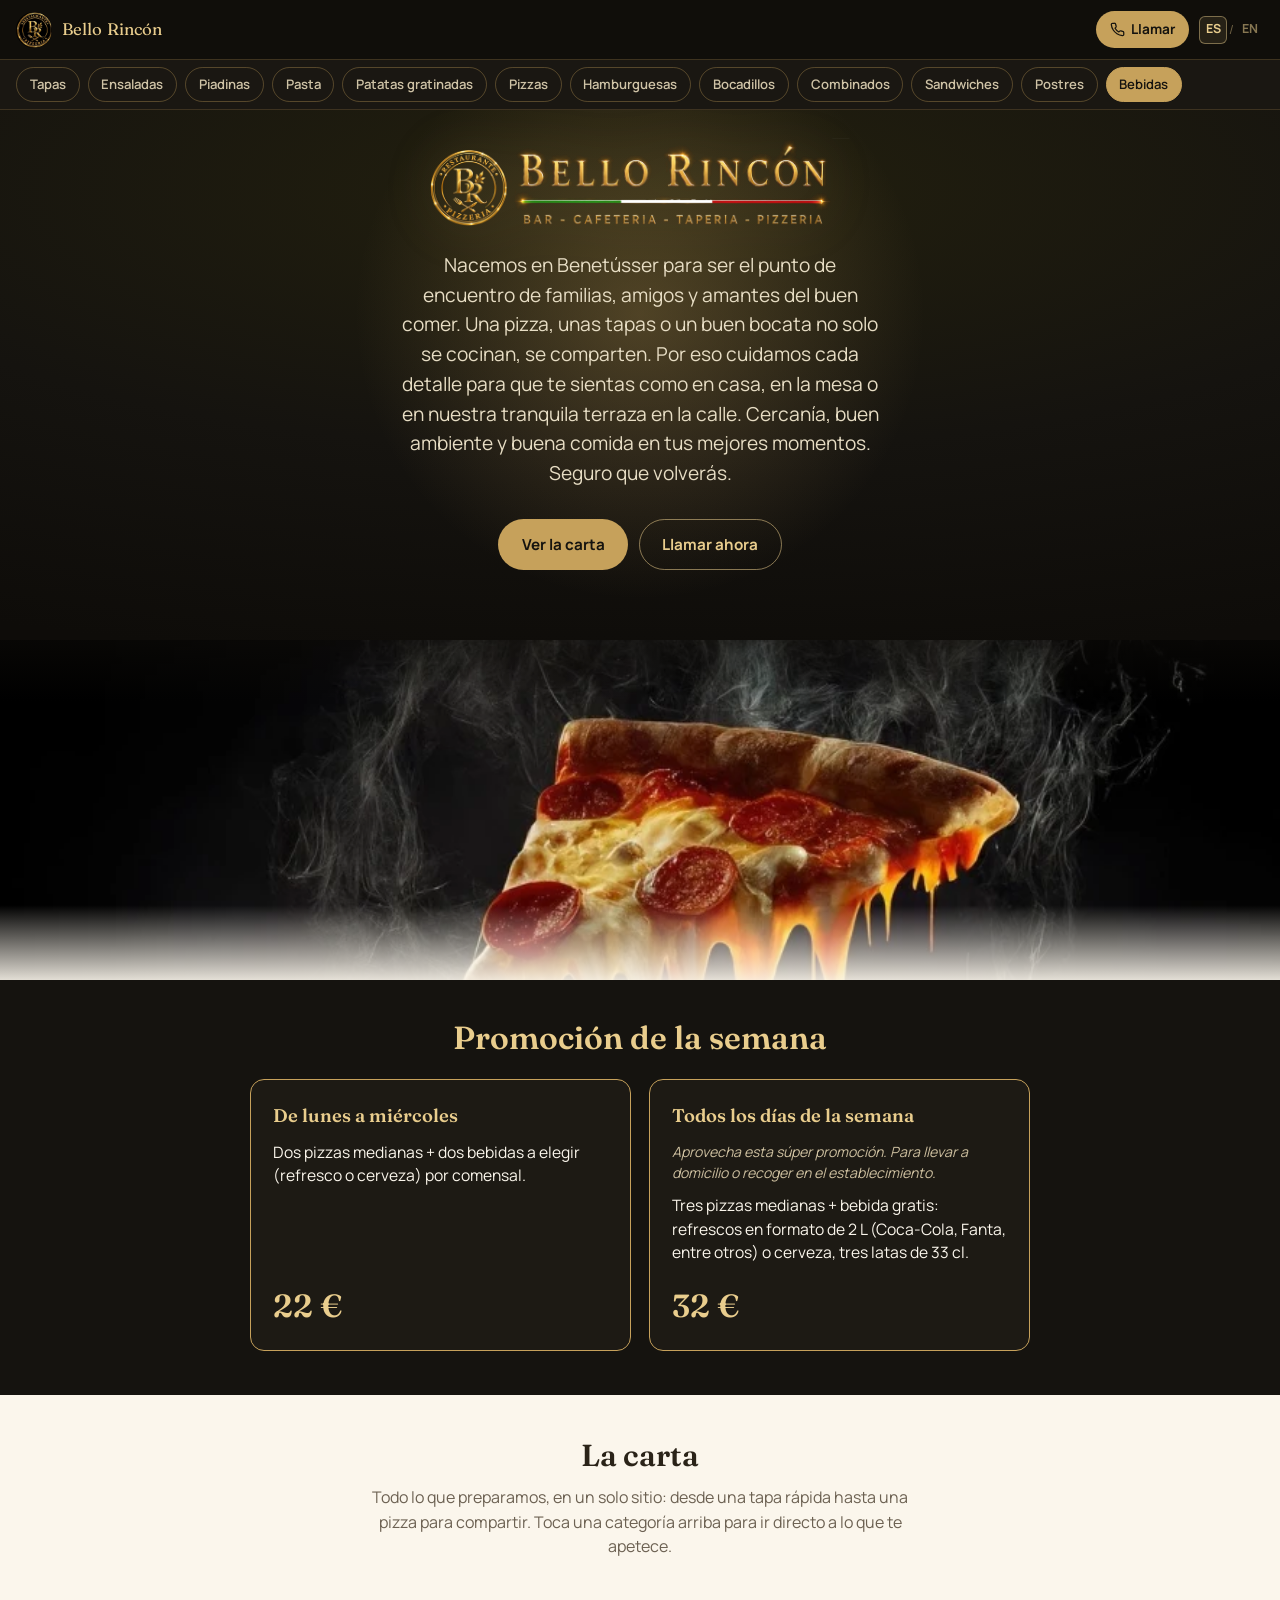
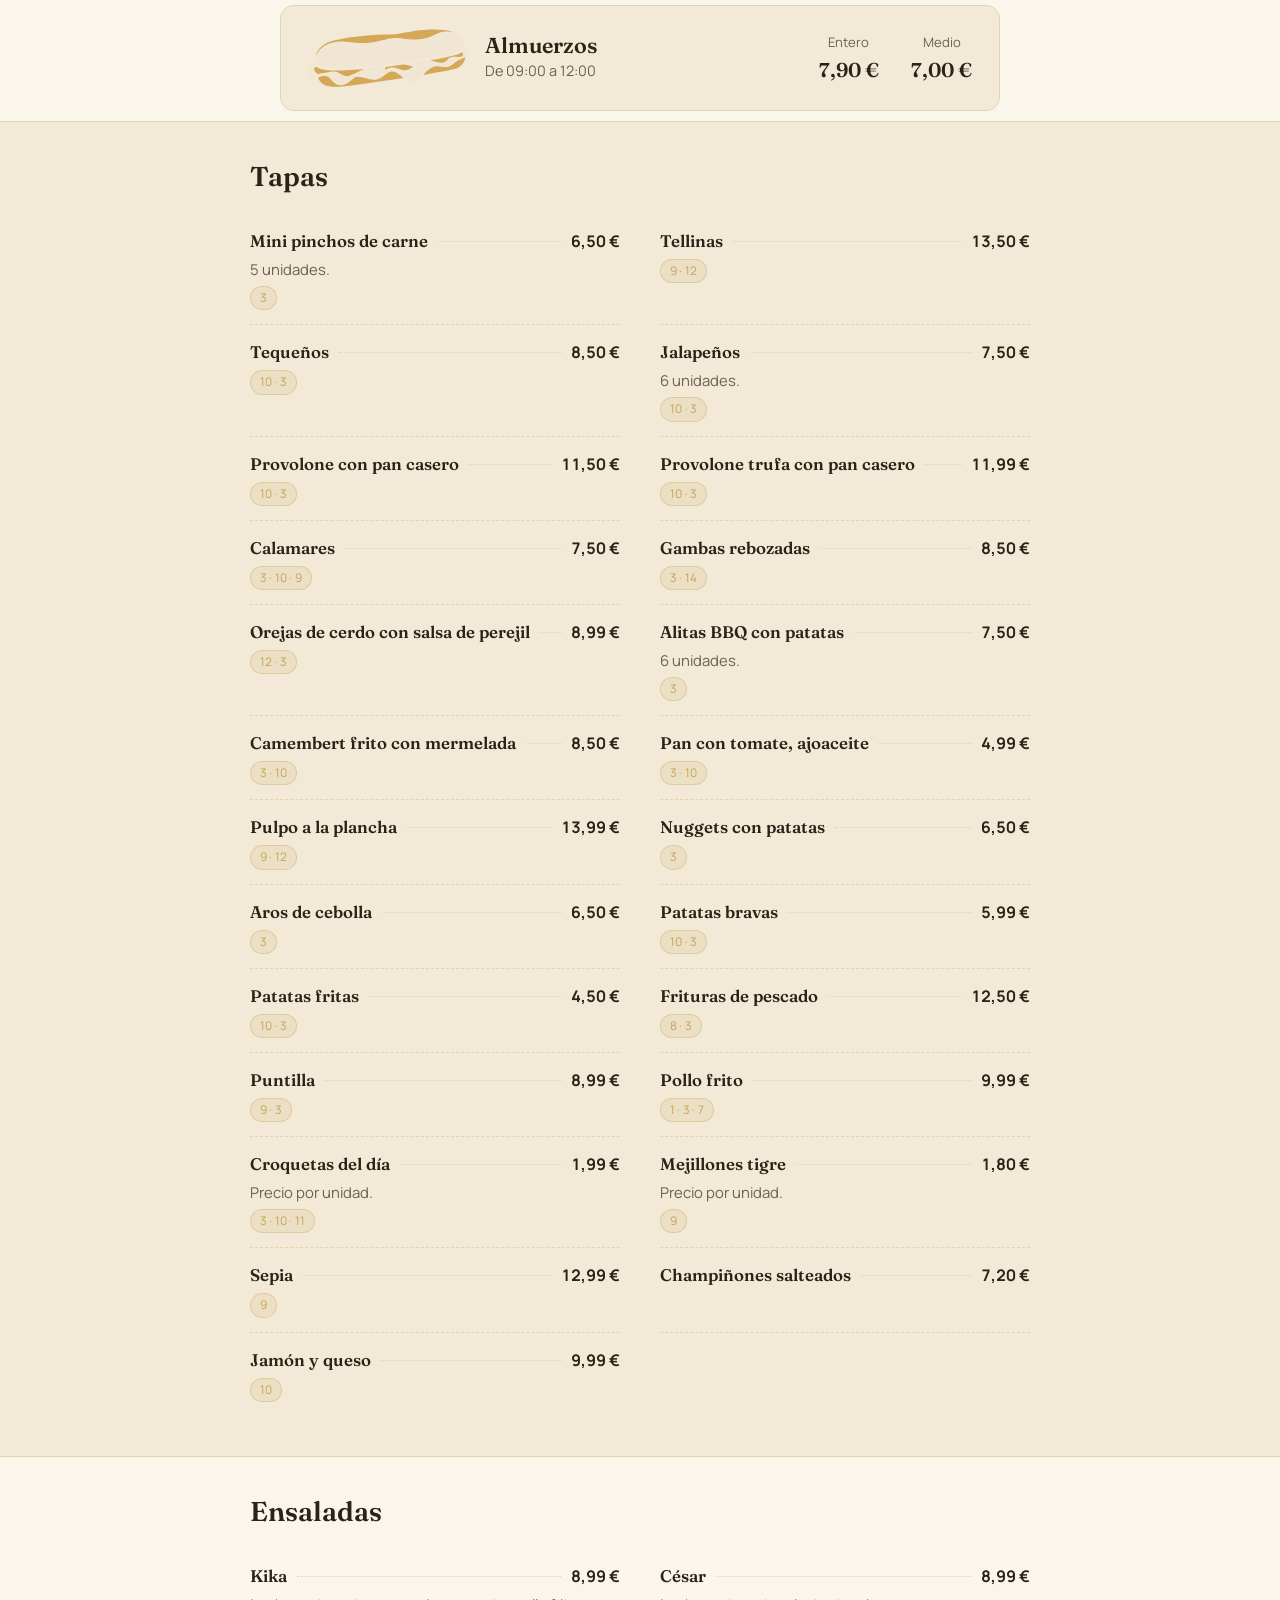
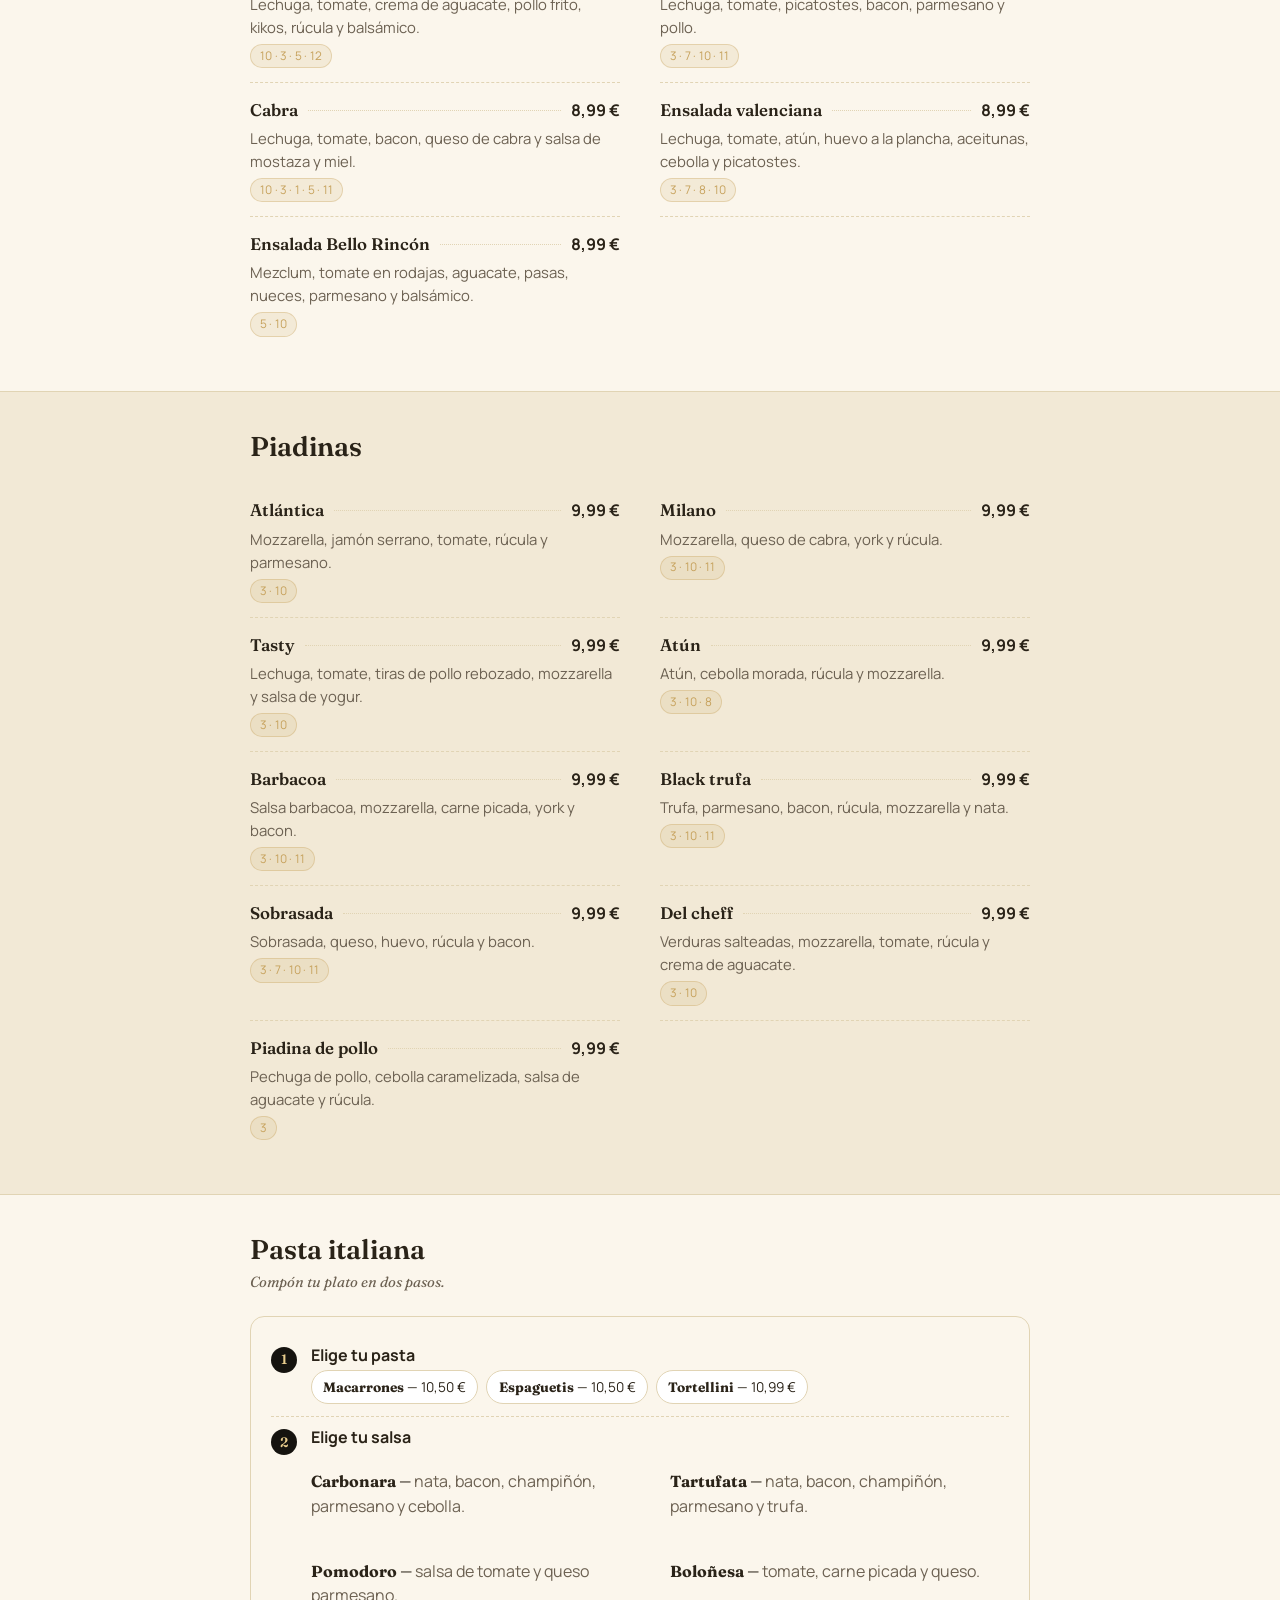
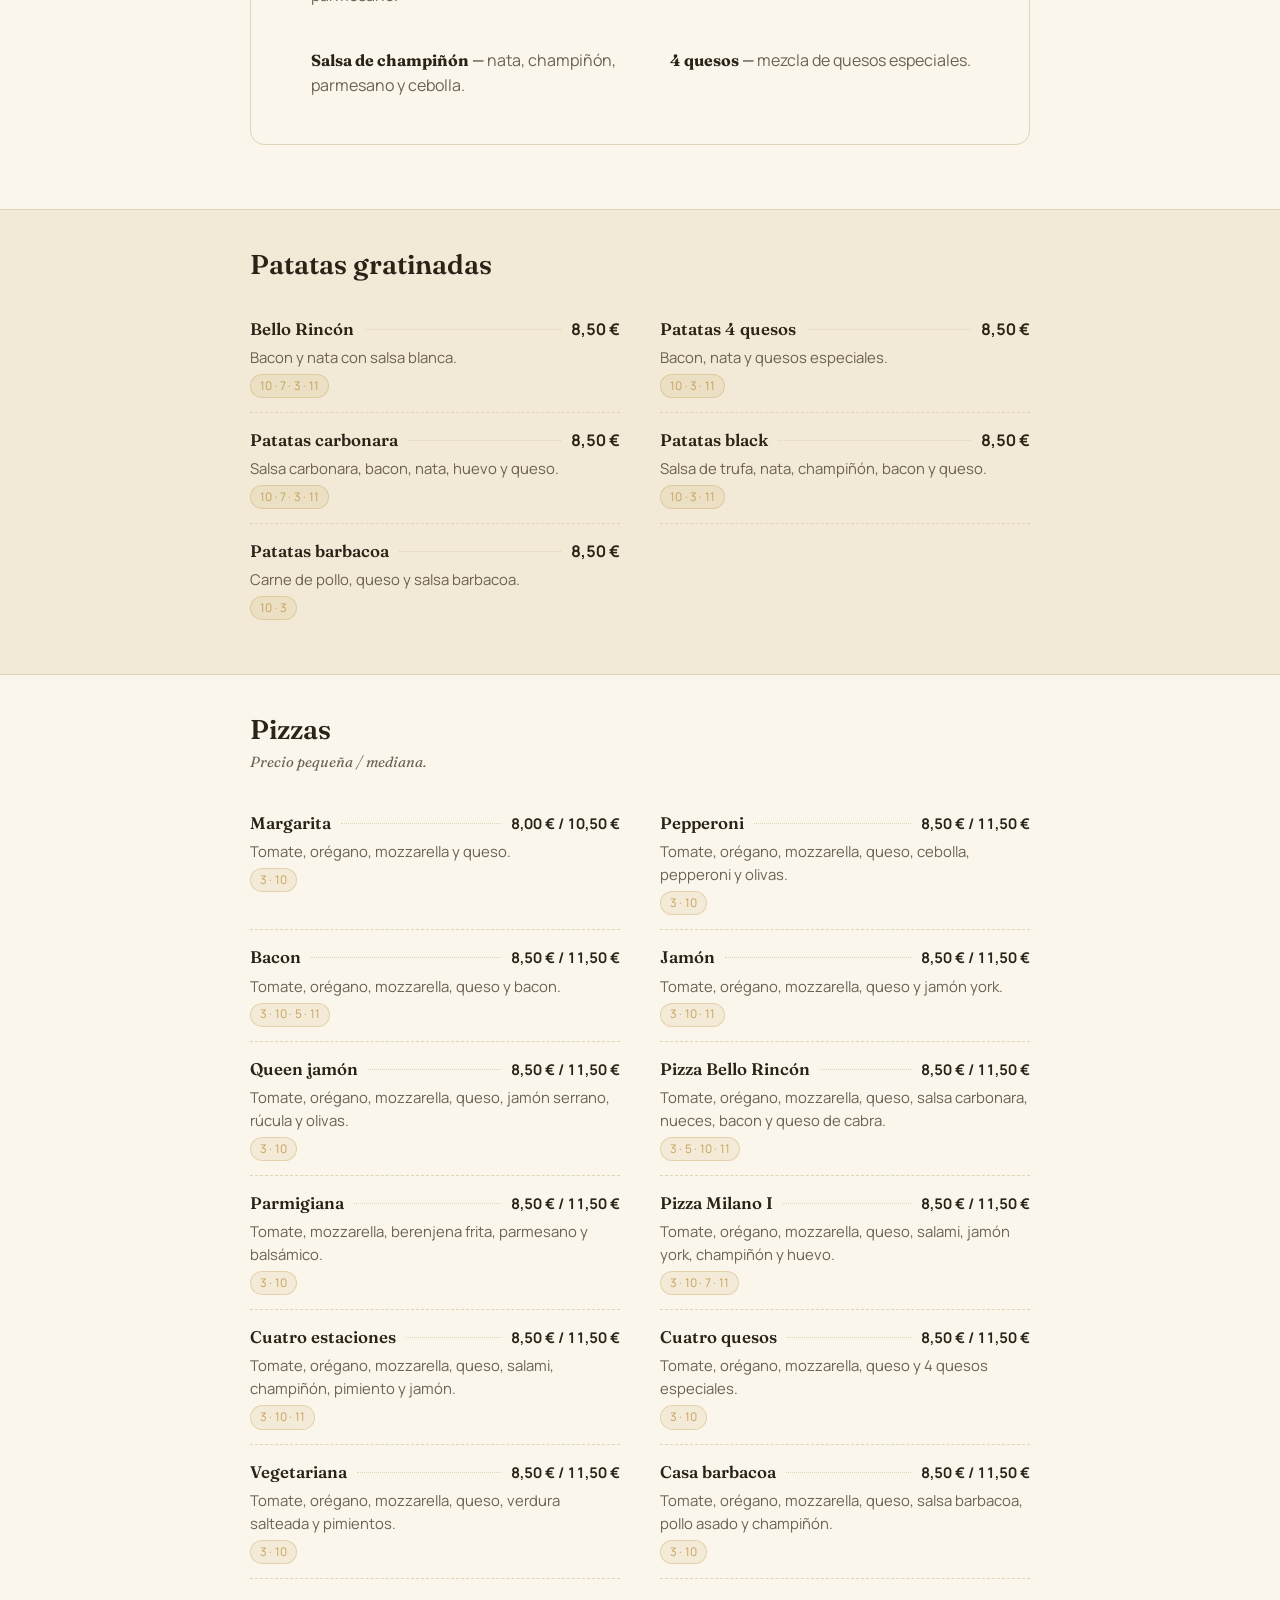
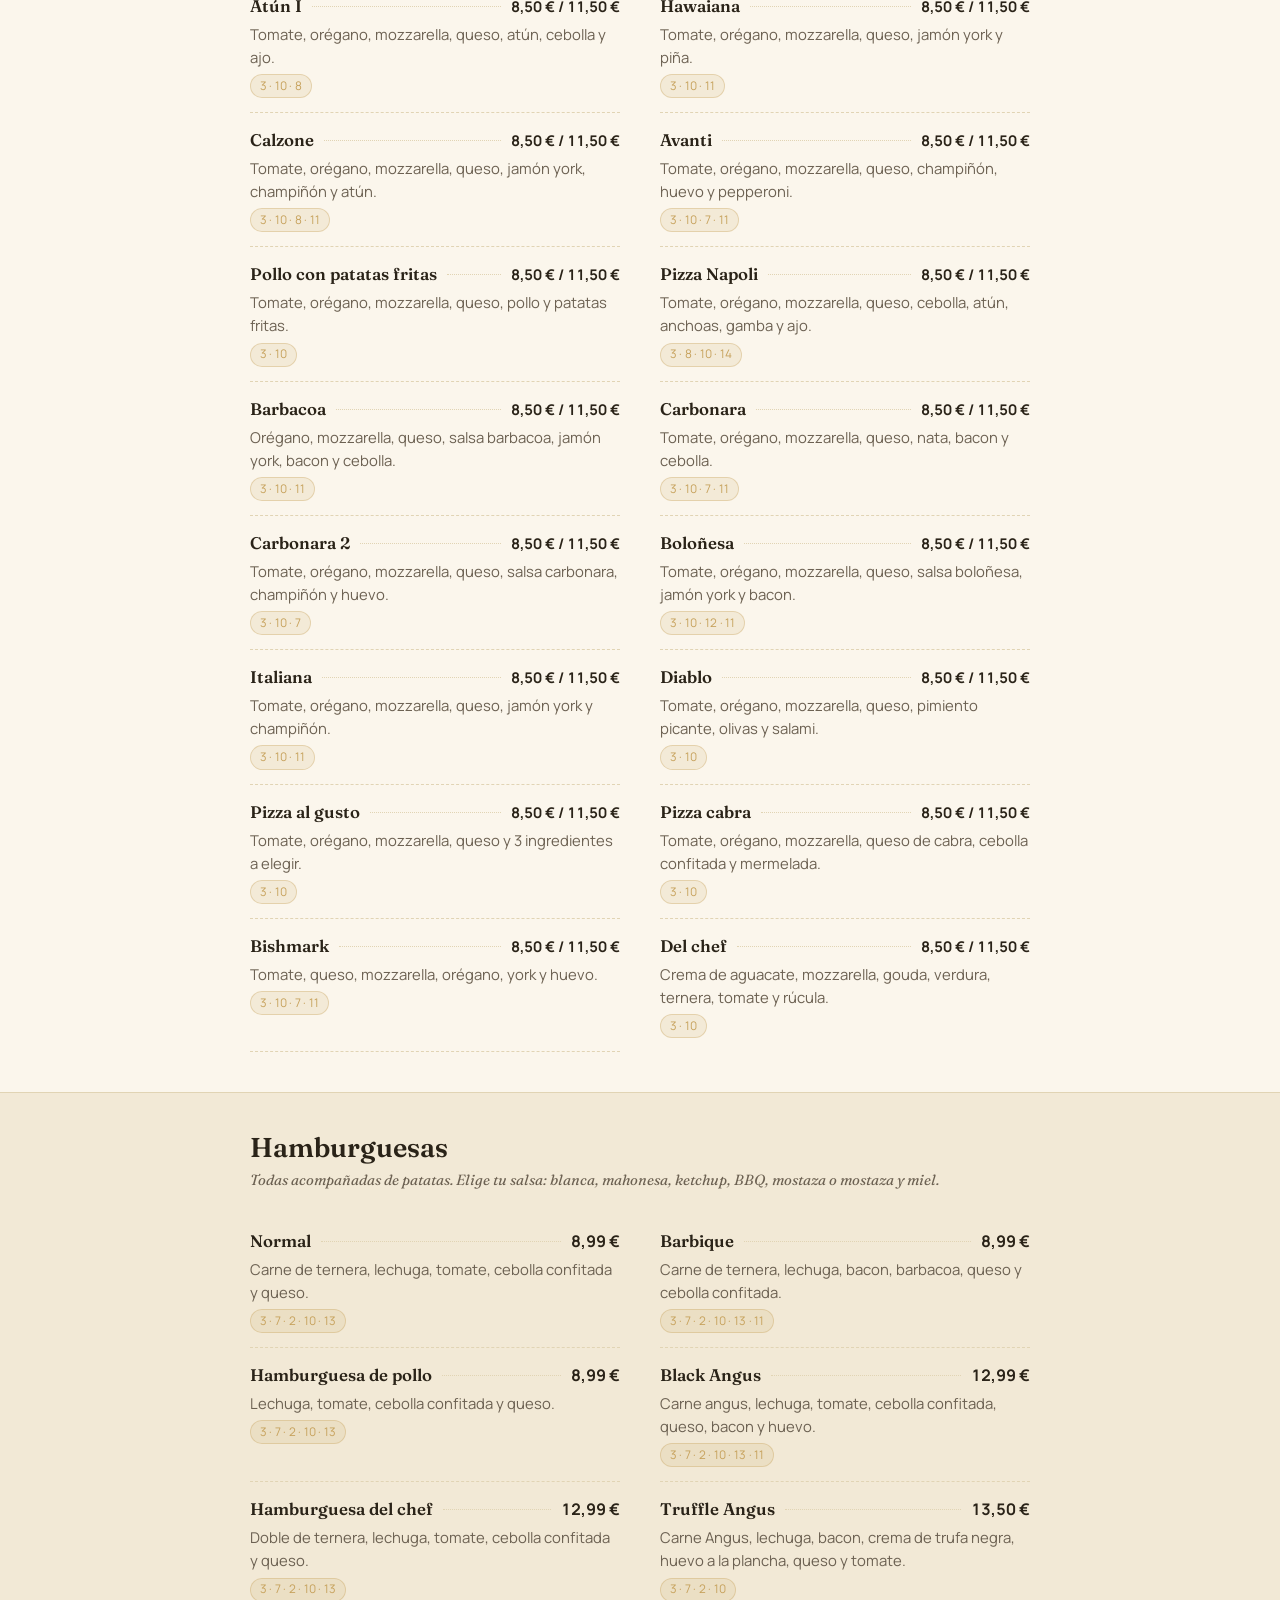
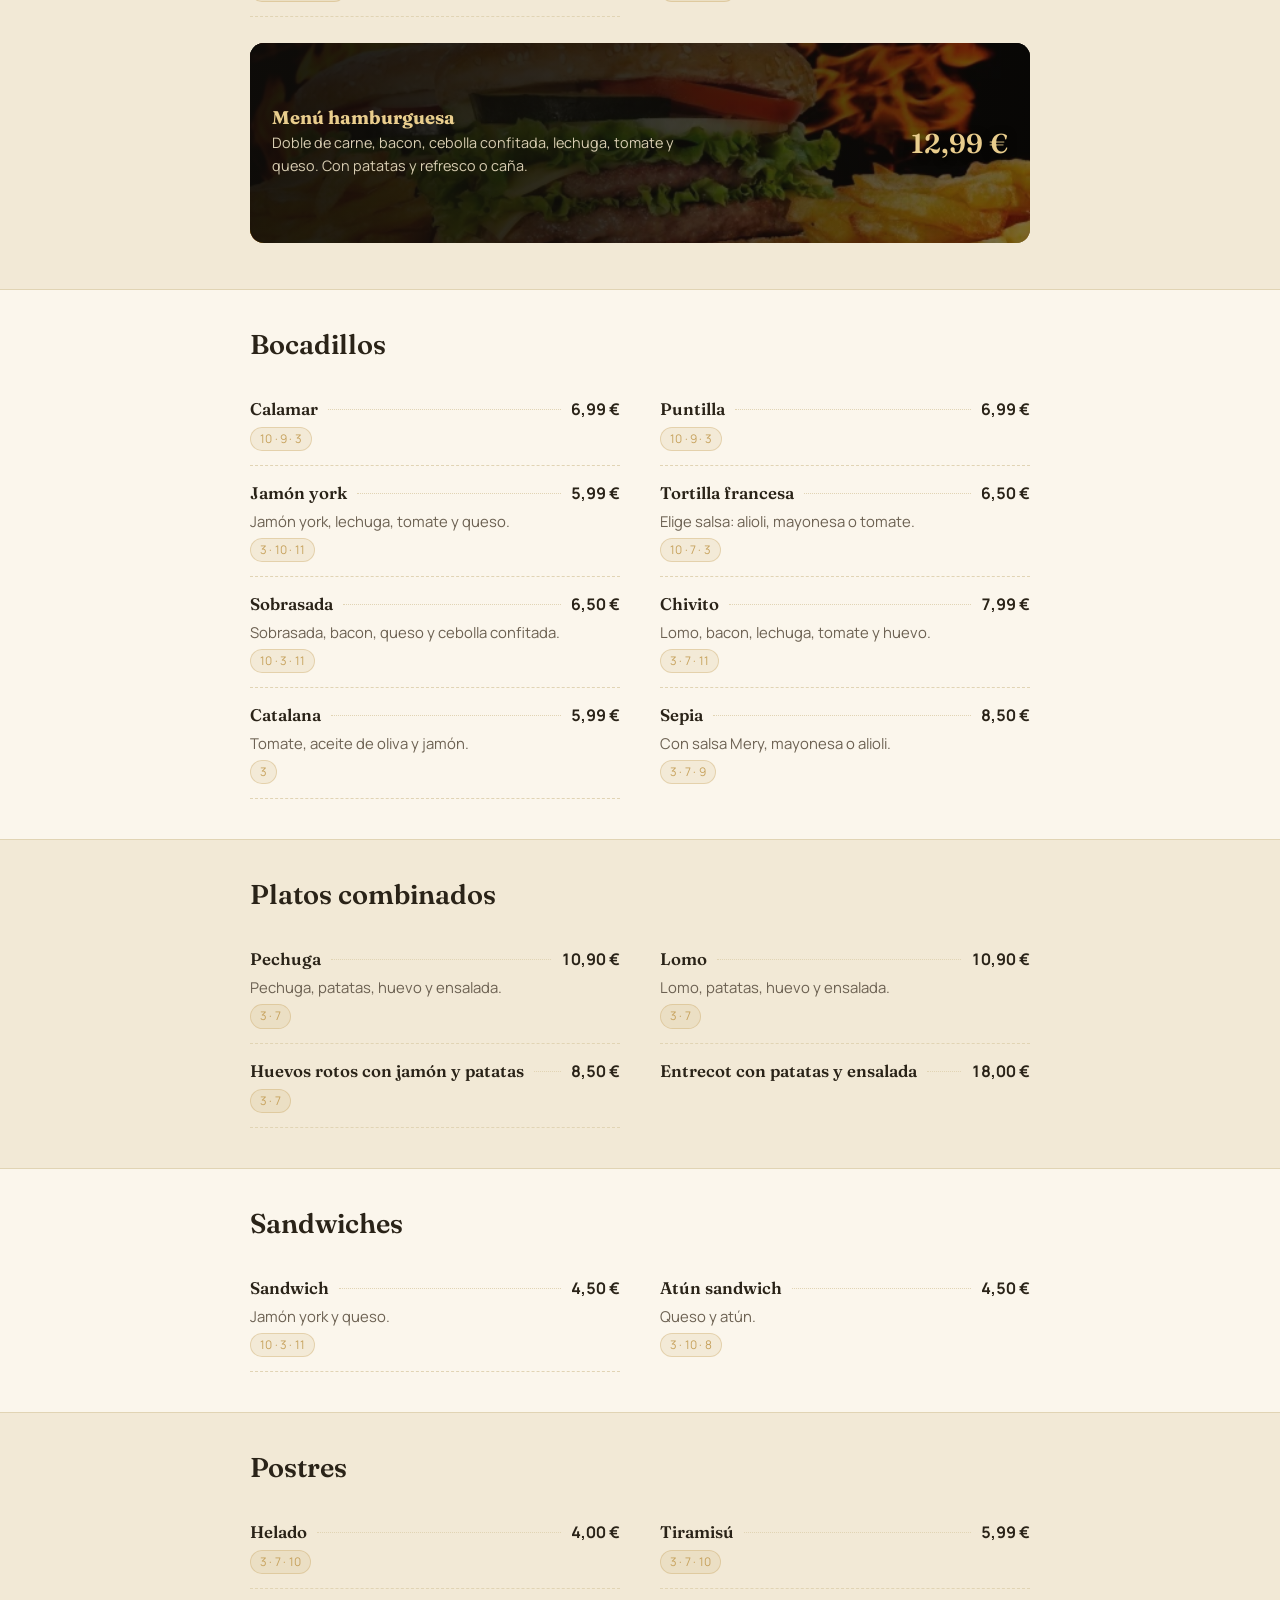
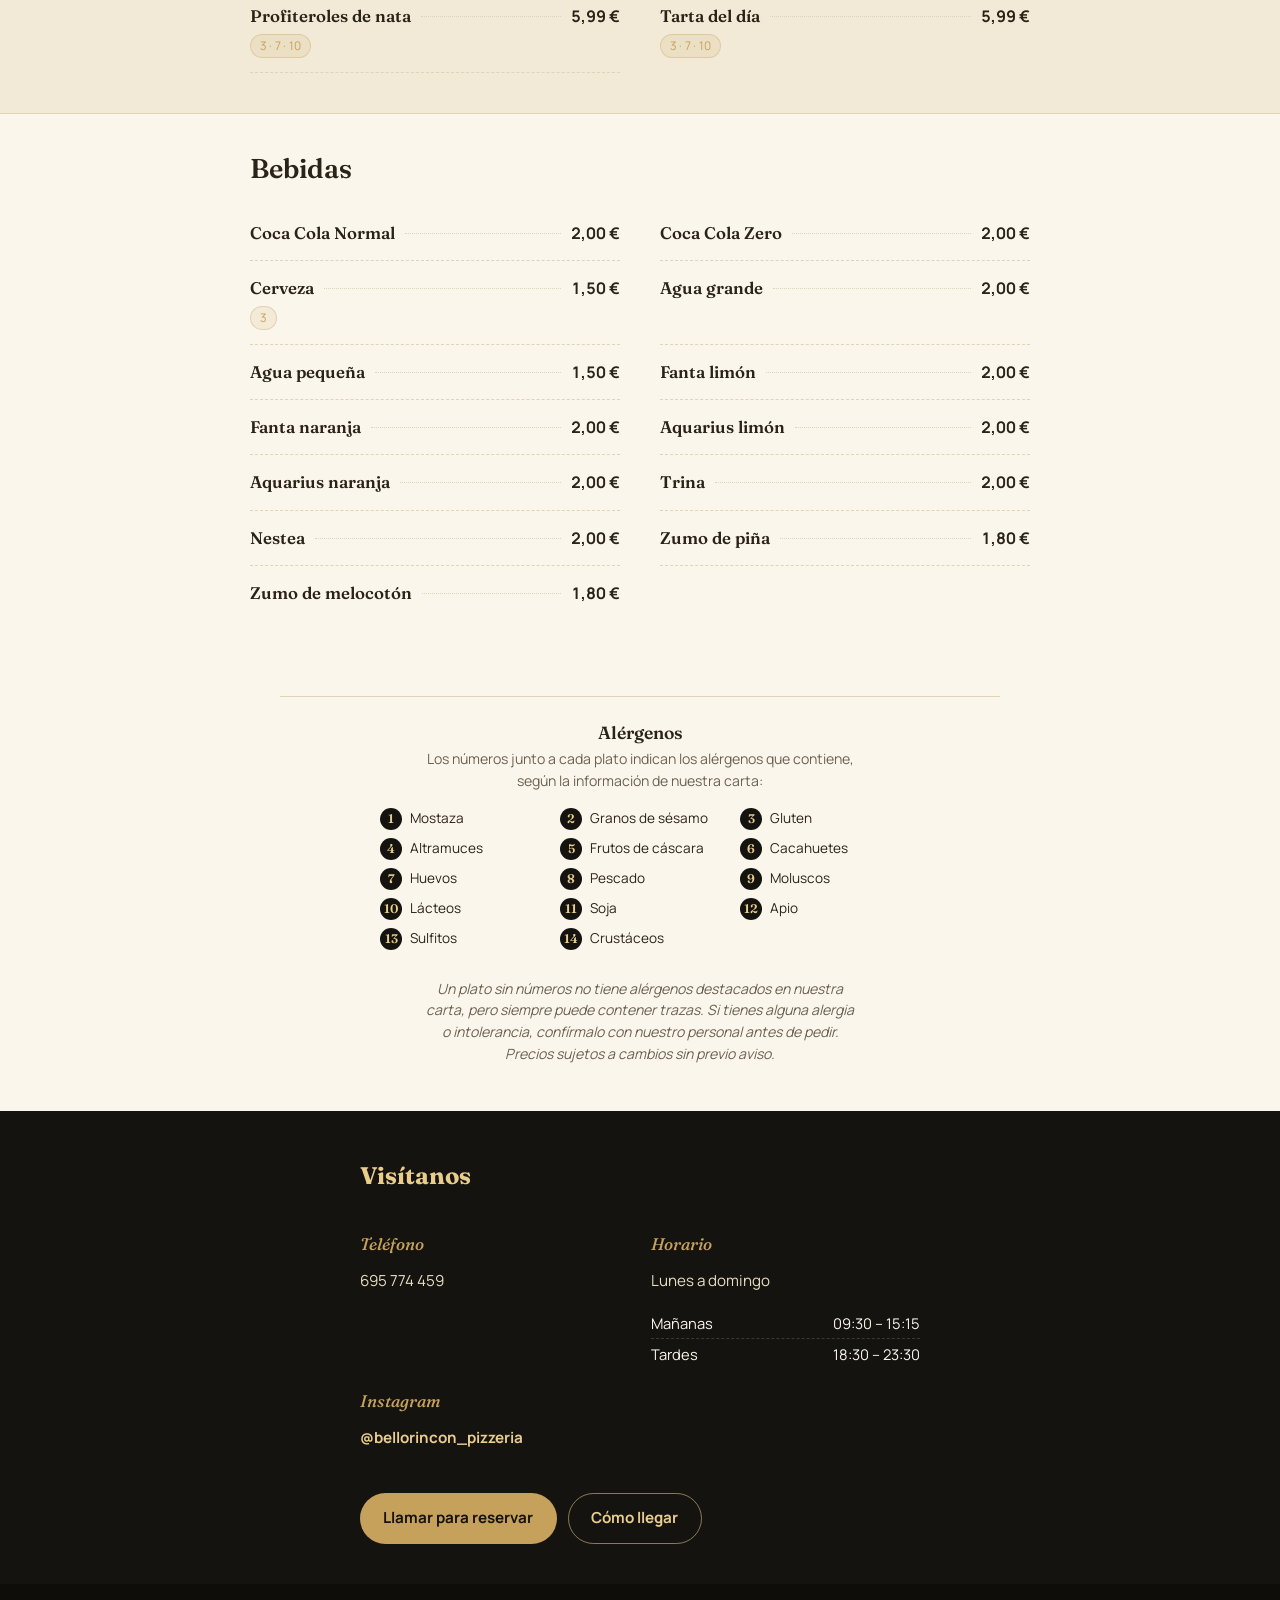
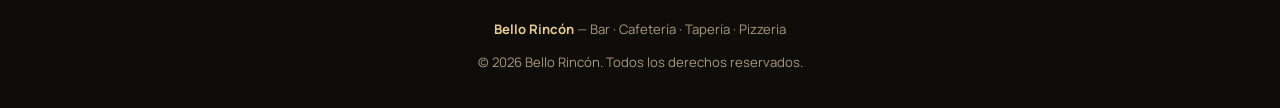
==== commit 3983edd4: "Add files via upload" ====
--- a/index.html
+++ b/index.html
@@ -90,6 +90,29 @@
       <source srcset="img/pizza-banner.webp" type="image/webp">
       <img src="img/pizza-banner.jpg" alt="" loading="lazy" width="885" height="587">
     </picture>
+  </section>
+
+  <section class="promo" id="promociones">
+    <div class="container">
+      <div class="promo-head">
+        <h2 class="promo-title">Promoción de la semana</h2>
+      </div>
+
+      <div class="promo-cards">
+        <article class="promo-card" id="promo-1">
+          <p class="promo-when">De lunes a miércoles</p>
+          <p class="promo-desc">Dos pizzas medianas + dos bebidas a elegir (refresco o cerveza) por comensal.</p>
+          <p class="promo-price">22 €</p>
+        </article>
+
+        <article class="promo-card" id="promo-2">
+          <p class="promo-when">Todos los días de la semana</p>
+          <p class="promo-tagline">Aprovecha esta súper promoción. Para llevar a domicilio o recoger en el establecimiento.</p>
+          <p class="promo-desc">Tres pizzas medianas + bebida gratis: refrescos en formato de 2 L (Coca-Cola, Fanta, entre otros) o cerveza, tres latas de 33 cl.</p>
+          <p class="promo-price">32 €</p>
+        </article>
+      </div>
+    </div>
   </section>
 
   <section class="intro" id="carta">
@@ -431,7 +454,7 @@
         <div class="info-block">
           <h3>Horario</h3>
           <p class="hours-days">Lunes a domingo</p>
-          <div class="hours-row"><span>Mañanas</span><span>09:00 – 15:30</span></div>
+          <div class="hours-row"><span>Mañanas</span><span>09:30 – 15:15</span></div>
           <div class="hours-row"><span>Tardes</span><span>18:30 – 23:30</span></div>
         </div>
         <div class="info-block">
--- a/css/style.css
+++ b/css/style.css
@@ -1143,3 +1143,84 @@
      flex-basis: auto;
    }
 }
+
+
+/* =========================================================
+   PROMOCIÓN DE LA SEMANA
+   ========================================================= */
+
+.promo{
+  scroll-margin-top:var(--nav-offset);
+  background:var(--ink);
+  color:var(--cream);
+  padding:40px 0 44px;
+}
+
+.promo-head{
+  text-align:center;
+  margin-bottom:24px;
+}
+
+.promo-title{
+  font-family:var(--font-display);
+  font-size:clamp(1.5rem,4.5vw,2rem);
+  font-weight:600;
+  color:var(--gold-bright);
+}
+
+.promo-cards{
+  display:grid;
+  grid-template-columns:1fr 1fr;
+  gap:18px;
+}
+
+.promo-card{
+  display:flex;
+  flex-direction:column;
+  gap:10px;
+  padding:22px 22px 20px;
+  border:1px solid var(--gold);
+  border-radius:14px;
+  background:var(--ink-2);
+}
+
+.promo-when{
+  margin:0;
+  font-family:var(--font-display);
+  font-size:1.15rem;
+  font-weight:600;
+  color:var(--gold-bright);
+}
+
+.promo-tagline{
+  margin:0;
+  font-size:.88rem;
+  font-style:italic;
+  color:#cdbf9f;
+}
+
+.promo-desc{
+  margin:0;
+  font-size:.98rem;
+  line-height:1.5;
+  color:var(--cream);
+}
+
+.promo-price{
+  margin:auto 0 0;
+  padding-top:6px;
+  font-family:var(--font-display);
+  font-size:2rem;
+  font-weight:600;
+  color:var(--gold-bright);
+}
+
+@media (max-width:640px){
+  .promo{
+    padding:32px 0 36px;
+  }
+
+  .promo-cards{
+    grid-template-columns:1fr;
+  }
+}
